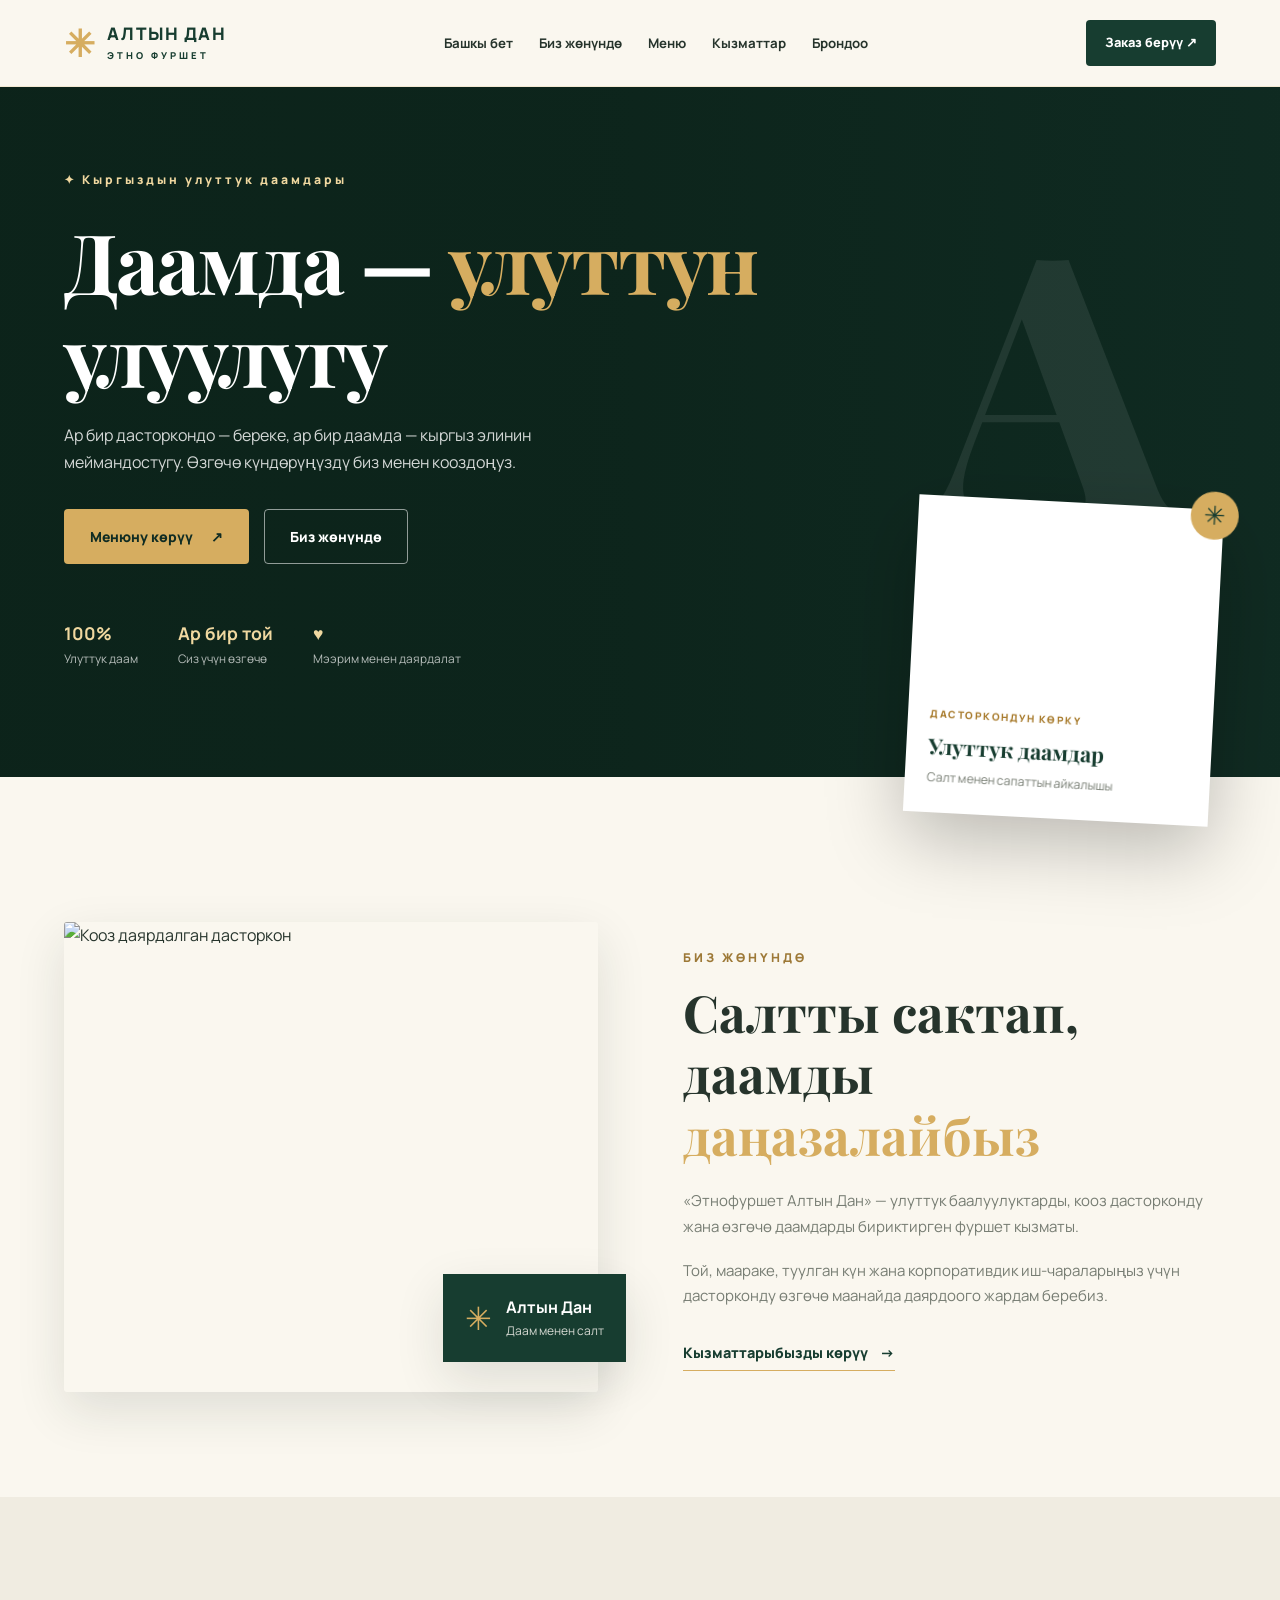
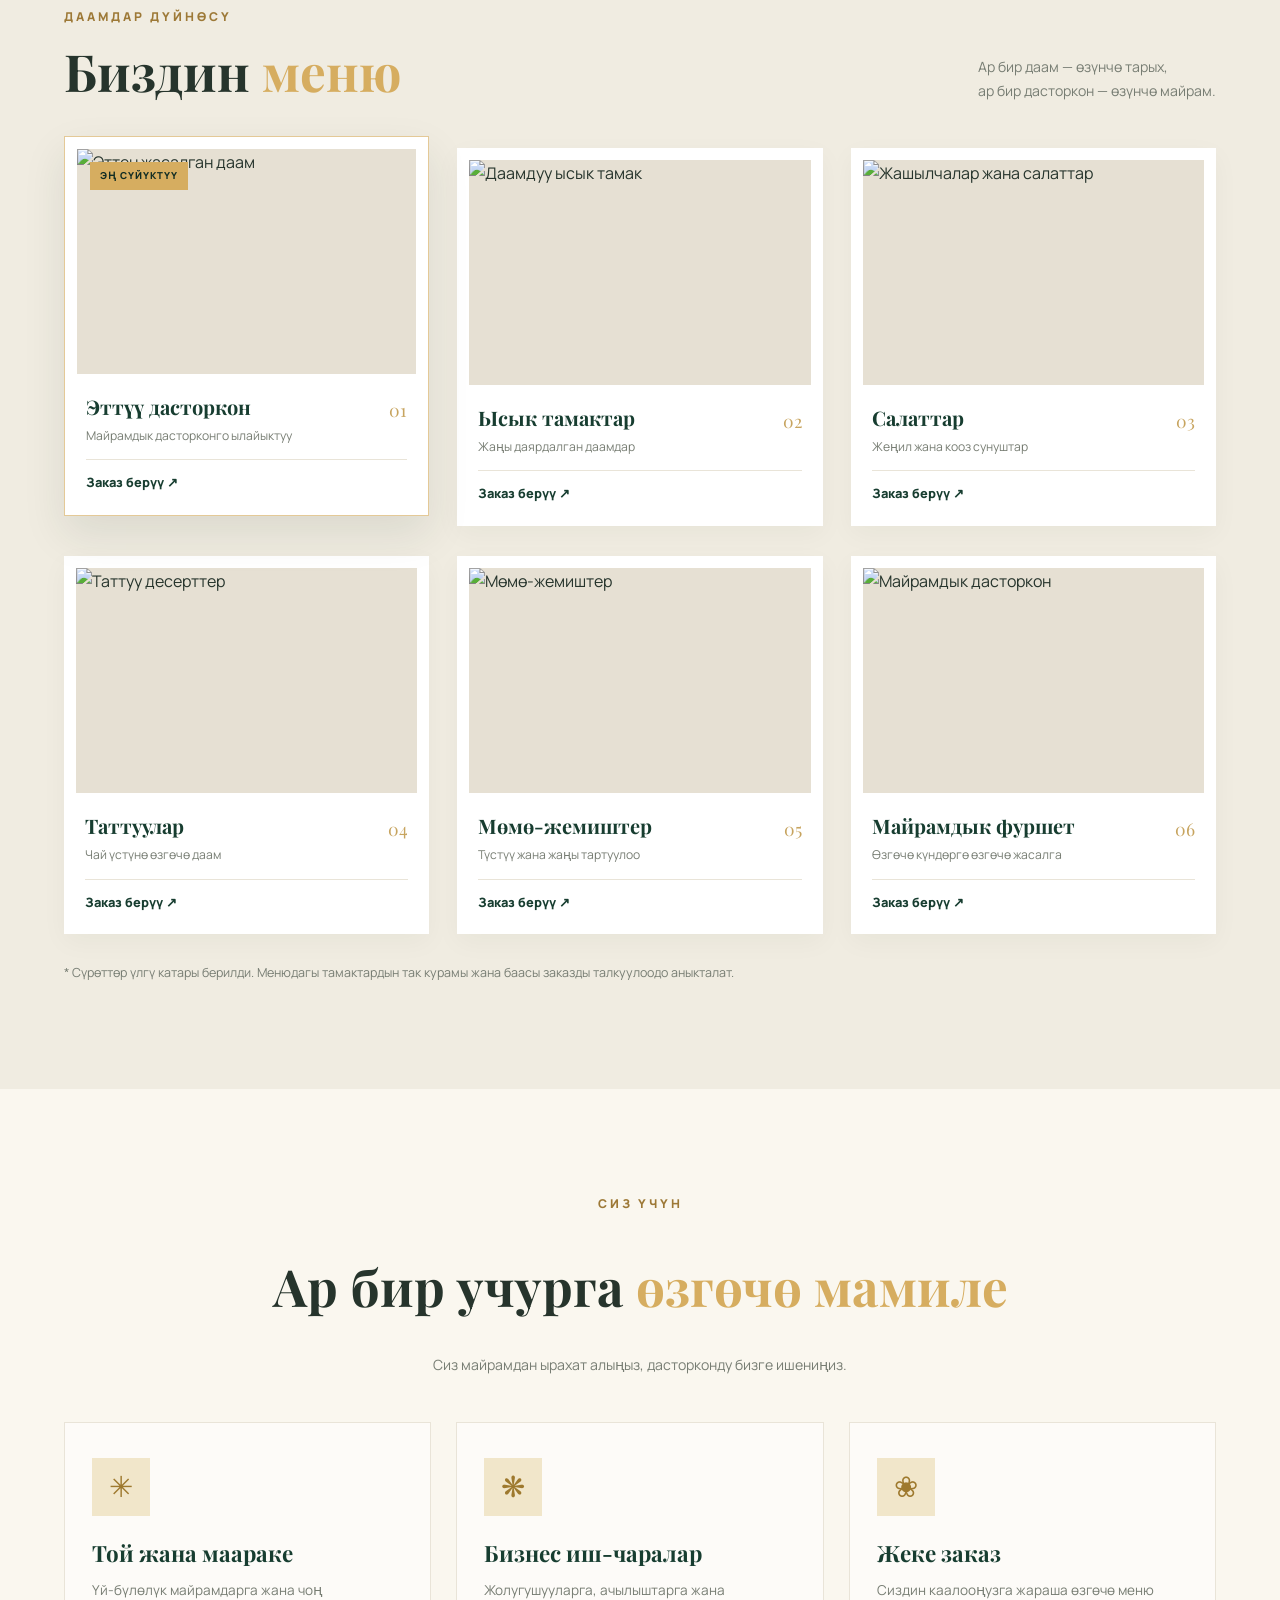
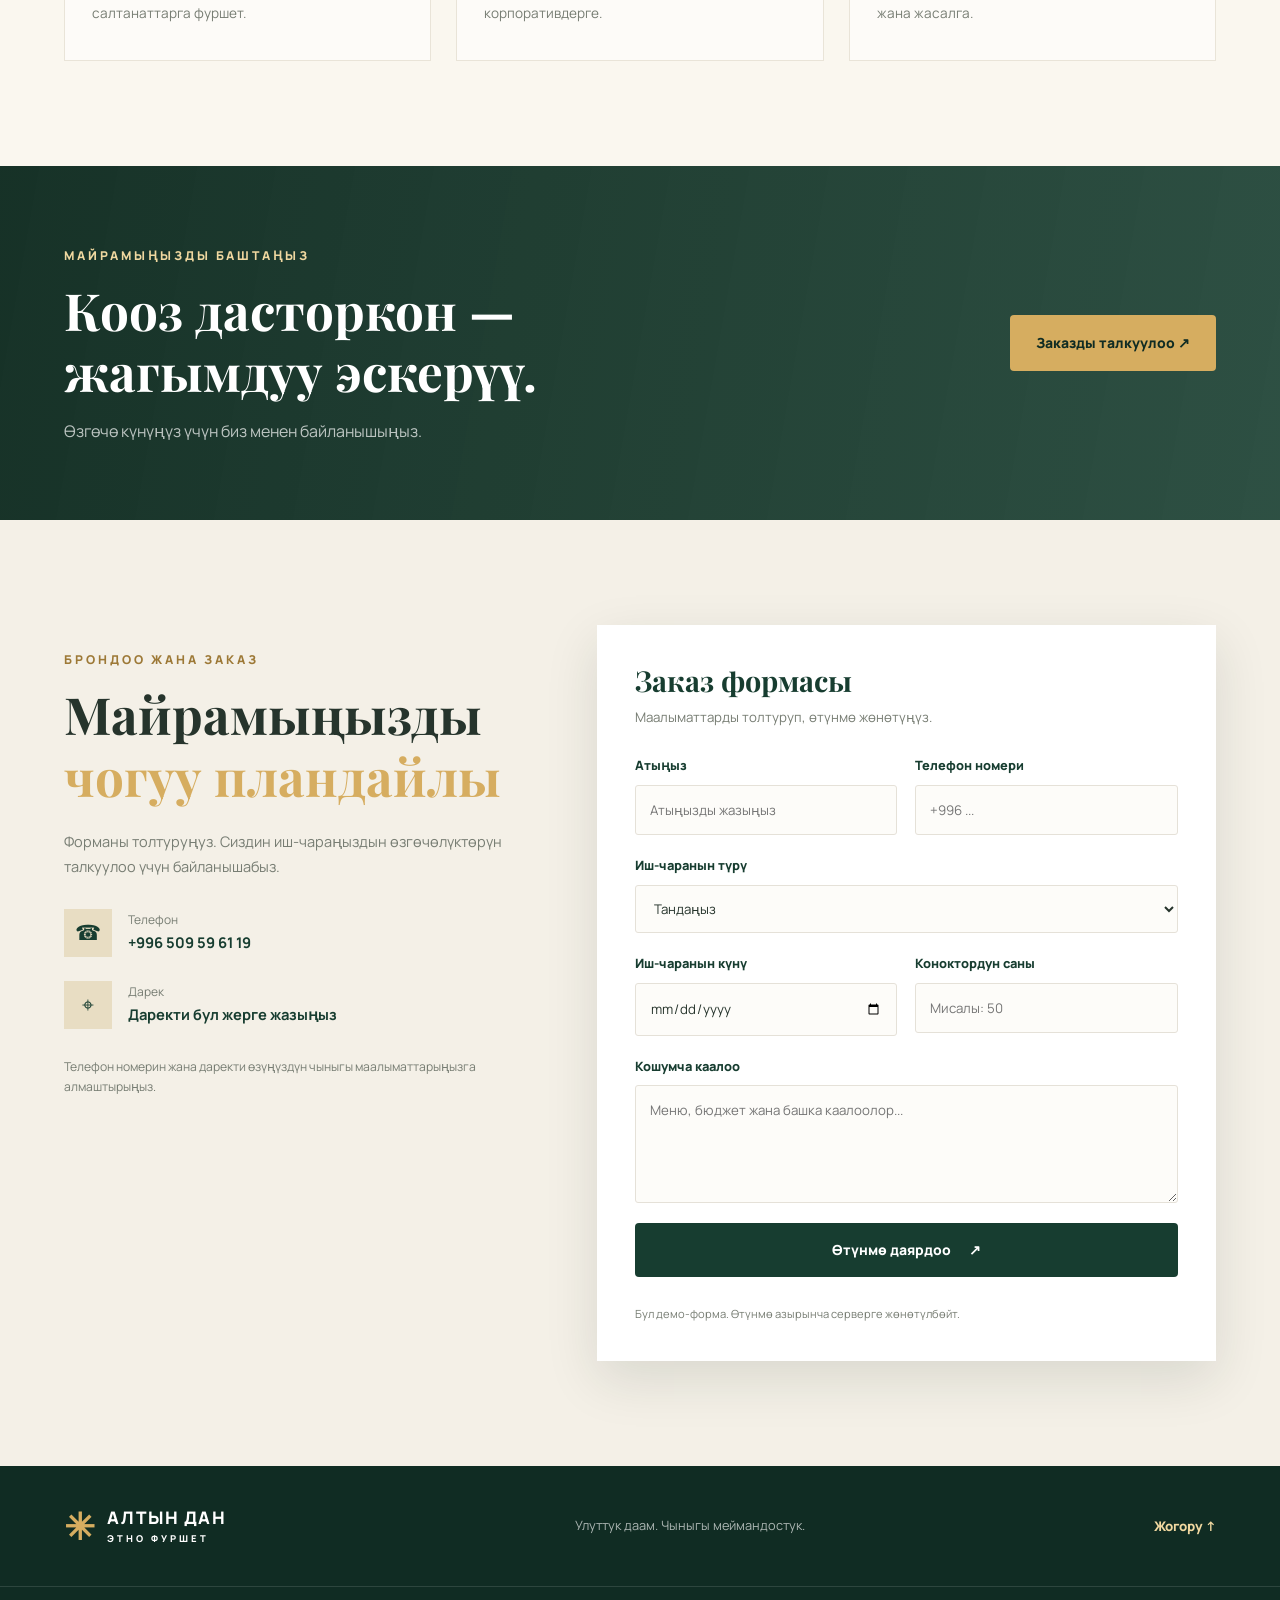
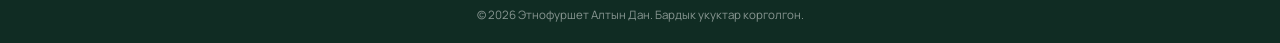
==== index.html @ cff551a9 "Add files via upload" ====
<!DOCTYPE html>
<html lang="ky">
<head>
    <meta charset="UTF-8">
    <meta name="viewport" content="width=device-width, initial-scale=1.0">
    <meta name="description" content="Этнофуршет Алтын Дан — улуттук даамдар, тойлор жана өзгөчө иш-чаралар үчүн фуршет.">
    <title>Этнофуршет Алтын Дан | Улуттук даамдар</title>

    <link rel="preconnect" href="https://fonts.googleapis.com">
    <link rel="preconnect" href="https://fonts.gstatic.com" crossorigin>
    <link href="https://fonts.googleapis.com/css2?family=Playfair+Display:wght@600;700;800&family=Manrope:wght@400;500;600;700;800&display=swap" rel="stylesheet">

    <link rel="stylesheet" href="style.css">
</head>
<body>

    <!-- HEADER -->
    <header class="header">
        <nav class="navbar container">
            <a href="#home" class="logo">
                <span class="logo-symbol">✳</span>
                <span>АЛТЫН ДАН<small>ЭТНО ФУРШЕТ</small></span>
            </a>

            <button class="menu-toggle" id="menuToggle"
                    aria-label="Менюну ачуу" aria-expanded="false">
                ☰
            </button>

            <ul class="nav-links" id="navLinks">
                <li><a href="#home">Башкы бет</a></li>
                <li><a href="#about">Биз жөнүндө</a></li>
                <li><a href="#menu">Меню</a></li>
                <li><a href="#services">Кызматтар</a></li>
                <li><a href="#booking">Брондоо</a></li>
            </ul>

            <a href="#booking" class="nav-button">Заказ берүү ↗</a>
        </nav>
    </header>

    <main>
        <!-- HERO -->
        <section class="hero" id="home">
            <div class="hero-overlay"></div>

            <div class="container hero-content">
                <span class="eyebrow light-eyebrow">
                    ✦ Кыргыздын улуттук даамдары
                </span>

                <h1>
                    Даамда — <span>улуттун</span><br>
                    улуулугу
                </h1>

                <p>
                    Ар бир дасторкондо — береке, ар бир даамда —
                    кыргыз элинин меймандостугу.
                    Өзгөчө күндөрүңүздү биз менен кооздоңуз.
                </p>

                <div class="hero-buttons">
                    <a href="#menu" class="btn btn-gold">
                        Менюну көрүү <span>↗</span>
                    </a>
                    <a href="#about" class="btn btn-outline">
                        Биз жөнүндө
                    </a>
                </div>

                <div class="hero-stats">
                    <div><strong>100%</strong><small>Улуттук даам</small></div>
                    <div><strong>Ар бир той</strong><small>Сиз үчүн өзгөчө</small></div>
                    <div><strong>♥</strong><small>Мээрим менен даярдалат</small></div>
                </div>
            </div>

            <!-- КӨТӨРҮЛҮП ТУРГАН КАРТОЧКА -->
            <div class="hero-card">
                <div class="hero-card-image"></div>
                <div class="hero-card-text">
                    <span>ДАСТОРКОНДУН КӨРКҮ</span>
                    <h3>Улуттук даамдар</h3>
                    <p>Салт менен сапаттын айкалышы</p>
                </div>
                <span class="hero-card-icon">✳</span>
            </div>

            <div class="hero-decoration">А</div>
        </section>

        <!-- INTRO -->
        <section class="intro section-padding" id="about">
            <div class="container intro-grid">
                <div class="intro-image-wrap">
                    <img
                        src="https://images.unsplash.com/photo-1547592180-85f173990554?auto=format&fit=crop&w=900&q=85"
                        alt="Кооз даярдалган дасторкон"
                        class="intro-image"
                        loading="lazy"
                    >
                    <div class="image-label">
                        <span>✳</span>
                        <div>
                            <strong>Алтын Дан</strong>
                            <small>Даам менен салт</small>
                        </div>
                    </div>
                </div>

                <div class="intro-text">
                    <span class="eyebrow">БИЗ ЖӨНҮНДӨ</span>
                    <h2>Салтты сактап,<br>даамды <span>даңазалайбыз</span></h2>
                    <p>
                        «Этнофуршет Алтын Дан» — улуттук баалуулуктарды,
                        кооз дасторконду жана өзгөчө даамдарды бириктирген
                        фуршет кызматы.
                    </p>
                    <p>
                        Той, маараке, туулган күн жана корпоративдик
                        иш-чараларыңыз үчүн дасторконду өзгөчө маанайда
                        даярдоого жардам беребиз.
                    </p>

                    <a href="#services" class="text-link">
                        Кызматтарыбызды көрүү <span>→</span>
                    </a>
                </div>
            </div>
        </section>

        <!-- MENU -->
        <section class="menu-section section-padding" id="menu">
            <div class="container">
                <div class="section-heading">
                    <div>
                        <span class="eyebrow">ДААМДАР ДҮЙНӨСҮ</span>
                        <h2>Биздин <span>меню</span></h2>
                    </div>
                    <p>Ар бир даам — өзүнчө тарых,<br>ар бир дасторкон — өзүнчө майрам.</p>
                </div>

                <div class="menu-grid">

                    <article class="food-card featured-food">
                        <div class="food-image">
                            <img
                                src="/imj/tasmal.jpeg"
                                alt="Эттен жасалган даам"
                                loading="lazy"
                            >
                            <span class="food-tag">ЭҢ СҮЙҮКТҮҮ</span>
                        </div>
                        <div class="food-info">
                            <div>
                                <h3>Эттүү дасторкон</h3>
                                <p>Майрамдык дасторконго ылайыктуу</p>
                            </div>
                            <span class="food-number">01</span>
                        </div>
                        <a href="#booking" class="food-link">Заказ берүү ↗</a>
                    </article>

                    <article class="food-card">
                        <div class="food-image">
                            <img
                                src="/imj/sumolok.jpeg"
                                alt="Даамдуу ысык тамак"
                                loading="lazy"
                            >
                        </div>
                        <div class="food-info">
                            <div>
                                <h3>Ысык тамактар</h3>
                                <p>Жаңы даярдалган даамдар</p>
                            </div>
                            <span class="food-number">02</span>
                        </div>
                        <a href="#booking" class="food-link">Заказ берүү ↗</a>
                    </article>

                    <article class="food-card">
                        <div class="food-image">
                            <img
                                src="https://images.unsplash.com/photo-1547592180-85f173990554?auto=format&fit=crop&w=850&q=85"
                                alt="Жашылчалар жана салаттар"
                                loading="lazy"
                            >
                        </div>
                        <div class="food-info">
                            <div>
                                <h3>Салаттар</h3>
                                <p>Жеңил жана кооз сунуштар</p>
                            </div>
                            <span class="food-number">03</span>
                        </div>
                        <a href="#booking" class="food-link">Заказ берүү ↗</a>
                    </article>

                    <article class="food-card">
                        <div class="food-image">
                            <img
                                src="https://images.unsplash.com/photo-1551024506-0bccd828d307?auto=format&fit=crop&w=850&q=85"
                                alt="Таттуу десерттер"
                                loading="lazy"
                            >
                        </div>
                        <div class="food-info">
                            <div>
                                <h3>Таттуулар</h3>
                                <p>Чай үстүнө өзгөчө даам</p>
                            </div>
                            <span class="food-number">04</span>
                        </div>
                        <a href="#booking" class="food-link">Заказ берүү ↗</a>
                    </article>

                    <article class="food-card">
                        <div class="food-image">
                            <img
                                src="https://www.englishdom.com/dynamicus/blog-post/000/001/884/1569315189_content_700x455.jpg"
                                alt="Мөмө-жемиштер"
                                loading="lazy"
                            >
                        </div>
                        <div class="food-info">
                            <div>
                                <h3>Мөмө-жемиштер</h3>
                                <p>Түстүү жана жаңы тартуулоо</p>
                            </div>
                            <span class="food-number">05</span>
                        </div>
                        <a href="#booking" class="food-link">Заказ берүү ↗</a>
                    </article>

                    <article class="food-card">
                        <div class="food-image">
                            <img
                                src="https://images.unsplash.com/photo-1517248135467-4c7edcad34c4?auto=format&fit=crop&w=850&q=85"
                                alt="Майрамдык дасторкон"
                                loading="lazy"
                            >
                        </div>
                        <div class="food-info">
                            <div>
                                <h3>Майрамдык фуршет</h3>
                                <p>Өзгөчө күндөргө өзгөчө жасалга</p>
                            </div>
                            <span class="food-number">06</span>
                        </div>
                        <a href="#booking" class="food-link">Заказ берүү ↗</a>
                    </article>

                </div>

                <p class="menu-note">
                    * Сүрөттөр үлгү катары берилди. Менюдагы тамактардын
                    так курамы жана баасы заказды талкуулоодо аныкталат.
                </p>
            </div>
        </section>

        <!-- SERVICES -->
        <section class="services section-padding" id="services">
            <div class="container">
                <div class="section-heading centered">
                    <span class="eyebrow">СИЗ ҮЧҮН</span>
                    <h2>Ар бир учурга <span>өзгөчө мамиле</span></h2>
                    <p>Сиз майрамдан ырахат алыңыз, дасторконду бизге ишениңиз.</p>
                </div>

                <div class="services-grid">
                    <article class="service-card">
                        <span class="service-icon">✳</span>
                        <h3>Той жана маараке</h3>
                        <p>Үй-бүлөлүк майрамдарга жана чоң салтанаттарга фуршет.</p>
                    </article>
                    <article class="service-card">
                        <span class="service-icon">❋</span>
                        <h3>Бизнес иш-чаралар</h3>
                        <p>Жолугушууларга, ачылыштарга жана корпоративдерге.</p>
                    </article>
                    <article class="service-card">
                        <span class="service-icon">❀</span>
                        <h3>Жеке заказ</h3>
                        <p>Сиздин каалооңузга жараша өзгөчө меню жана жасалга.</p>
                    </article>
                </div>
            </div>
        </section>

        <!-- CTA -->
        <section class="cta-section">
            <div class="container cta-content">
                <div>
                    <span class="eyebrow light-eyebrow">МАЙРАМЫҢЫЗДЫ БАШТАҢЫЗ</span>
                    <h2>Кооз дасторкон —<br>жагымдуу эскерүү.</h2>
                    <p>Өзгөчө күнүңүз үчүн биз менен байланышыңыз.</p>
                </div>
                <a href="#booking" class="btn btn-gold">Заказды талкуулоо ↗</a>
            </div>
        </section>

        <!-- BOOKING -->
        <section class="booking-section section-padding" id="booking">
            <div class="container booking-grid">
                <div class="booking-info">
                    <span class="eyebrow">БРОНДОО ЖАНА ЗАКАЗ</span>
                    <h2>Майрамыңызды<br><span>чогуу пландайлы</span></h2>
                    <p>
                        Форманы толтуруңуз. Сиздин иш-чараңыздын
                        өзгөчөлүктөрүн талкуулоо үчүн байланышабыз.
                    </p>

                    <div class="contact-detail">
                        <span class="contact-icon">☎</span>
                        <div>
                            <small>Телефон</small>
                            <strong>+996 509 59 61 19</strong>
                        </div>
                    </div>

                    <div class="contact-detail">
                        <span class="contact-icon">⌖</span>
                        <div>
                            <small>Дарек</small>
                            <strong>Даректи бул жерге жазыңыз</strong>
                        </div>
                    </div>

                    <p class="contact-note">
                        Телефон номерин жана даректи өзүңүздүн
                        чыныгы маалыматтарыңызга алмаштырыңыз.
                    </p>
                </div>

                <form class="booking-form" id="bookingForm">
                    <h3>Заказ формасы</h3>
                    <p>Маалыматтарды толтуруп, өтүнмө жөнөтүңүз.</p>

                    <div class="form-row">
                        <div class="form-group">
                            <label for="name">Атыңыз</label>
                            <input type="text" id="name" name="name"
                                   placeholder="Атыңызды жазыңыз" required>
                        </div>
                        <div class="form-group">
                            <label for="phone">Телефон номери</label>
                            <input type="tel" id="phone" name="phone"
                                   placeholder="+996 ..." required>
                        </div>
                    </div>

                    <div class="form-group">
                        <label for="event">Иш-чаранын түрү</label>
                        <select id="event" name="event" required>
                            <option value="">Тандаңыз</option>
                            <option>Той же маараке</option>
                            <option>Туулган күн</option>
                            <option>Корпоратив</option>
                            <option>Бизнес иш-чара</option>
                            <option>Башка</option>
                        </select>
                    </div>

                    <div class="form-row">
                        <div class="form-group">
                            <label for="date">Иш-чаранын күнү</label>
                            <input type="date" id="date" name="date" required>
                        </div>
                        <div class="form-group">
                            <label for="guests">Коноктордун саны</label>
                            <input type="number" id="guests" name="guests"
                                   min="1" placeholder="Мисалы: 50" required>
                        </div>
                    </div>

                    <div class="form-group">
                        <label for="message">Кошумча каалоо</label>
                        <textarea id="message" name="message" rows="4"
                                  placeholder="Меню, бюджет жана башка каалоолор..."></textarea>
                    </div>

                    <button type="submit" class="btn btn-submit">
                        Өтүнмө даярдоо <span>↗</span>
                    </button>

                    <p class="form-status" id="formStatus" role="status"
                       aria-live="polite"></p>
                    <small class="form-disclaimer">
                        Бул демо-форма. Өтүнмө азырынча серверге жөнөтүлбөйт.
                    </small>
                </form>
            </div>
        </section>
    </main>

    <!-- FOOTER -->
    <footer class="footer">
        <div class="container footer-content">
            <a href="#home" class="logo footer-logo">
                <span class="logo-symbol">✳</span>
                <span>АЛТЫН ДАН<small>ЭТНО ФУРШЕТ</small></span>
            </a>

            <p>Улуттук даам. Чыныгы меймандостук.</p>

            <a href="#home" class="back-top">Жогору ↑</a>
        </div>
        <div class="copyright">
            © 2026 Этнофуршет Алтын Дан. Бардык укуктар корголгон.
        </div>
    </footer>

    <script src="script.js"></script>
</body>
</html>
---- style.css ----
/* =========================
   1. НЕГИЗГИ НАСТРОЙКАЛАР
========================= */

:root {
    --green: #173d30;
    --green-dark: #102c23;
    --gold: #d6ad60;
    --gold-light: #f0d8a0;
    --cream: #faf7ef;
    --white: #ffffff;
    --text: #26342c;
    --muted: #777d73;
    --border: #e9e4d8;
    --shadow: 0 18px 50px rgba(22, 43, 31, 0.12);
}

* {
    margin: 0;
    padding: 0;
    box-sizing: border-box;
}

html {
    scroll-behavior: smooth;
    scroll-padding-top: 90px;
}

body {
    font-family: "Manrope", sans-serif;
    background: var(--cream);
    color: var(--text);
    line-height: 1.7;
    overflow-x: hidden;
}

img {
    display: block;
    width: 100%;
    height: 100%;
    object-fit: cover;
}

a {
    color: inherit;
    text-decoration: none;
}

button,
input,
select,
textarea {
    font: inherit;
}

button,
a {
    -webkit-tap-highlight-color: transparent;
}

.container {
    width: min(1180px, 90%);
    margin-inline: auto;
}

.section-padding {
    padding: 105px 0;
}

h1,
h2,
h3 {
    font-family: "Playfair Display", serif;
    line-height: 1.2;
}

h2 {
    font-size: clamp(2rem, 4vw, 3.4rem);
    margin: 12px 0 22px;
}

h2 span,
.hero h1 span {
    color: var(--gold);
}

.eyebrow {
    display: inline-block;
    color: #9d7937;
    font-size: 0.76rem;
    font-weight: 800;
    letter-spacing: 3px;
}

.light-eyebrow {
    color: var(--gold-light);
}

/* =========================
   2. HEADER + NAVIGATION
========================= */

.header {
    position: sticky;
    top: 0;
    z-index: 1000;
    background: rgba(250, 247, 239, 0.96);
    backdrop-filter: blur(15px);
    border-bottom: 1px solid rgba(214, 173, 96, 0.2);
}

.navbar {
    min-height: 86px;
    display: flex;
    align-items: center;
    justify-content: space-between;
    gap: 25px;
}

.logo {
    display: inline-flex;
    align-items: center;
    gap: 10px;
    color: var(--green);
    font-size: 1.08rem;
    font-weight: 800;
    line-height: 1.2;
    letter-spacing: 1.5px;
    flex-shrink: 0;
}

.logo-symbol {
    color: var(--gold);
    font-size: 2.3rem;
    transition: transform 0.4s ease;
}

.logo:hover .logo-symbol {
    transform: rotate(90deg);
}

.logo small {
    display: block;
    font-family: "Manrope", sans-serif;
    font-size: 0.59rem;
    letter-spacing: 3px;
    margin-top: 5px;
}

.nav-links {
    display: flex;
    align-items: center;
    gap: 26px;
    list-style: none;
}

.nav-links a {
    position: relative;
    display: inline-block;
    padding: 8px 0;
    font-size: 0.83rem;
    font-weight: 700;
    transition: color 0.3s ease;
}

.nav-links a::after {
    content: "";
    position: absolute;
    left: 0;
    bottom: 0;
    width: 0;
    height: 2px;
    background: var(--gold);
    transition: width 0.3s ease;
}

.nav-links a:hover {
    color: #a77a2b;
}

.nav-links a:hover::after {
    width: 100%;
}

.nav-button {
    padding: 12px 19px;
    background: var(--green);
    color: var(--white);
    border-radius: 4px;
    font-size: 0.8rem;
    font-weight: 800;
    white-space: nowrap;
    transition: background 0.3s ease, transform 0.3s ease;
}

.nav-button:hover {
    background: #2c624a;
    transform: translateY(-3px);
}

.menu-toggle {
    display: none;
    border: 0;
    background: none;
    color: var(--green);
    font-size: 1.8rem;
    cursor: pointer;
}

/* =========================
   3. HERO / БАШКЫ БЕТ
========================= */

.hero {
    min-height: 690px;
    position: relative;
    isolation: isolate;
    display: flex;
    align-items: center;
    overflow: visible;
    background:
        url("/imj/WhatsApp\ Image\ 2026-11-18\ at\ 01.10.52.jpeg")
        center 48% / cover no-repeat,
        var(--green-dark);
}

.hero-overlay {
    position: absolute;
    inset: 0;
    z-index: -1;
    background: linear-gradient(
        90deg,
        rgba(12, 35, 26, 0.96) 0%,
        rgba(12, 35, 26, 0.82) 46%,
        rgba(12, 35, 26, 0.2) 100%
    );
}

.hero-content {
    position: relative;
    z-index: 2;
    padding-top: 75px;
    padding-bottom: 105px;
    color: var(--white);
}

.hero h1 {
    max-width: 750px;
    margin: 22px 0;
    font-size: clamp(3rem, 6.5vw, 5.6rem);
    letter-spacing: -2px;
    line-height: 1.12;
}

.hero-content > p {
    max-width: 530px;
    color: rgba(255, 255, 255, 0.82);
    font-size: 1rem;
}

.hero-buttons {
    display: flex;
    align-items: center;
    flex-wrap: wrap;
    gap: 15px;
    margin-top: 32px;
}

.btn {
    display: inline-flex;
    align-items: center;
    justify-content: center;
    gap: 18px;
    padding: 15px 25px;
    border: 1px solid transparent;
    border-radius: 4px;
    cursor: pointer;
    font-size: 0.87rem;
    font-weight: 800;
    transition:
        transform 0.3s ease,
        background 0.3s ease,
        box-shadow 0.3s ease;
}

.btn:hover {
    transform: translateY(-4px);
}

.btn-gold {
    background: var(--gold);
    color: var(--green-dark);
}

.btn-gold:hover {
    background: var(--gold-light);
    box-shadow: 0 12px 28px rgba(214, 173, 96, 0.25);
}

.btn-outline {
    border-color: rgba(255, 255, 255, 0.55);
    color: var(--white);
}

.btn-outline:hover {
    background: rgba(255, 255, 255, 0.12);
    border-color: var(--gold);
}

.hero-stats {
    display: flex;
    flex-wrap: wrap;
    gap: 40px;
    margin-top: 55px;
}

.hero-stats div {
    display: flex;
    flex-direction: column;
}

.hero-stats strong {
    color: var(--gold-light);
    font-size: 1.1rem;
}

.hero-stats small {
    color: rgba(255, 255, 255, 0.7);
    font-size: 0.74rem;
}

.hero-decoration {
    position: absolute;
    right: 8%;
    top: 14%;
    color: rgba(255, 255, 255, 0.08);
    font-family: "Playfair Display", serif;
    font-size: 23rem;
    font-weight: 800;
    line-height: 1;
    z-index: 0;
    pointer-events: none;
}

/* z-index менен жогору көтөрүлгөн карточка */

.hero-card {
    position: absolute;
    z-index: 10;
    right: max(5%, calc((100% - 1180px) / 2));
    bottom: -42px;
    width: 305px;
    padding: 10px;
    background: var(--white);
    box-shadow: 0 25px 70px rgba(0, 0, 0, 0.25);
    transform: rotate(3deg);
    transition: transform 0.4s ease, box-shadow 0.4s ease;
}

.hero-card:hover {
    transform: translateY(-10px) rotate(0deg);
    box-shadow: 0 30px 70px rgba(0, 0, 0, 0.3);
}

.hero-card-image {
    height: 175px;
    background:
        url("/imj/kurut.jpeg")
        center / cover no-repeat;
}

.hero-card-text {
    padding: 18px 12px 14px;
}

.hero-card-text > span {
    color: #a77a2b;
    font-size: 0.63rem;
    font-weight: 800;
    letter-spacing: 1.5px;
}

.hero-card-text h3 {
    margin: 8px 0;
    color: var(--green);
    font-size: 1.35rem;
}

.hero-card-text p {
    color: var(--muted);
    font-size: 0.77rem;
}

.hero-card-icon {
    position: absolute;
    top: -18px;
    right: -15px;
    z-index: 11;
    display: grid;
    place-items: center;
    width: 48px;
    height: 48px;
    border-radius: 50%;
    background: var(--gold);
    color: var(--green);
    font-size: 1.6rem;
}

/* =========================
   4. INTRO
========================= */

.intro {
    padding-top: 145px;
}

.intro-grid {
    display: grid;
    grid-template-columns: 1fr 1fr;
    align-items: center;
    gap: 85px;
}

.intro-image-wrap {
    position: relative;
    min-width: 0;
}

.intro-image {
    height: 470px;
    border-radius: 3px;
    box-shadow: var(--shadow);
}

.image-label {
    position: absolute;
    right: -28px;
    bottom: 30px;
    display: flex;
    align-items: center;
    gap: 14px;
    padding: 17px 22px;
    background: var(--green);
    color: var(--white);
    box-shadow: var(--shadow);
}

.image-label > span {
    color: var(--gold);
    font-size: 2rem;
}

.image-label strong,
.image-label small {
    display: block;
}

.image-label small {
    color: #d5d9d2;
    font-size: 0.75rem;
}

.intro-text > p {
    margin-bottom: 18px;
    color: var(--muted);
    font-size: 0.94rem;
}

.text-link {
    display: inline-flex;
    gap: 12px;
    margin-top: 14px;
    padding-bottom: 5px;
    border-bottom: 1px solid var(--gold);
    color: var(--green);
    font-size: 0.9rem;
    font-weight: 800;
    transition: gap 0.3s ease, color 0.3s ease;
}

.text-link:hover {
    gap: 20px;
    color: #a77a2b;
}

/* =========================
   5. MENU КАРТОЧКАЛАРЫ
========================= */

.menu-section {
    background: #f0ece1;
}

.section-heading {
    display: flex;
    justify-content: space-between;
    align-items: end;
    gap: 30px;
    margin-bottom: 45px;
}

.section-heading h2 {
    margin-bottom: 0;
}

.section-heading > p {
    color: var(--muted);
    font-size: 0.88rem;
}

.menu-grid {
    display: grid;
    grid-template-columns: repeat(3, minmax(0, 1fr));
    gap: 28px;
    align-items: start;
}

.food-card {
    position: relative;
    z-index: 1;
    min-width: 0;
    padding: 12px;
    background: var(--white);
    box-shadow: 0 8px 25px rgba(30, 50, 35, 0.04);
    transition:
        transform 0.35s ease,
        box-shadow 0.35s ease,
        z-index 0s;
}

.food-card:hover {
    z-index: 5;
    transform: translateY(-9px);
    box-shadow: 0 22px 45px rgba(30, 50, 35, 0.14);
}

/* Баштапкы менюдагы биринчи карточка өзгөчө көрүнөт */

.featured-food {
    z-index: 2;
    transform: translateY(-12px);
    border: 1px solid rgba(214, 173, 96, 0.65);
    box-shadow: 0 18px 40px rgba(30, 50, 35, 0.1);
}

.featured-food:hover {
    z-index: 6;
    transform: translateY(-20px);
}

.food-image {
    position: relative;
    height: 225px;
    overflow: hidden;
    background: #e6e0d3;
}

.food-image img {
    transition: transform 0.6s ease;
}

.food-card:hover .food-image img {
    transform: scale(1.08);
}

.food-tag {
    position: absolute;
    top: 13px;
    left: 13px;
    z-index: 2;
    padding: 6px 10px;
    background: var(--gold);
    color: var(--green-dark);
    font-size: 0.6rem;
    font-weight: 800;
    letter-spacing: 1px;
}

.food-info {
    display: flex;
    justify-content: space-between;
    align-items: start;
    gap: 12px;
    padding: 21px 9px 13px;
}

.food-info h3 {
    color: var(--green);
    font-size: 1.25rem;
}

.food-info p {
    margin-top: 7px;
    color: var(--muted);
    font-size: 0.76rem;
}

.food-number {
    color: #c7a45f;
    font-family: "Playfair Display", serif;
    font-size: 1.1rem;
}

.food-link {
    display: flex;
    justify-content: space-between;
    margin: 0 9px;
    padding: 12px 0 9px;
    border-top: 1px solid var(--border);
    color: var(--green);
    font-size: 0.8rem;
    font-weight: 800;
    transition: color 0.3s ease;
}

.food-link:hover {
    color: #b18334;
}

.menu-note {
    margin-top: 28px;
    color: var(--muted);
    font-size: 0.78rem;
}

/* =========================
   6. SERVICES
========================= */

.services {
    background: var(--cream);
}

.centered {
    display: flex;
    flex-direction: column;
    align-items: center;
    text-align: center;
}

.centered > p {
    margin-top: 5px;
}

.services-grid {
    display: grid;
    grid-template-columns: repeat(3, minmax(0, 1fr));
    gap: 25px;
    margin-top: 45px;
}

.service-card {
    padding: 35px 27px;
    border: 1px solid var(--border);
    background: rgba(255, 255, 255, 0.6);
    transition:
        transform 0.3s ease,
        border-color 0.3s ease,
        box-shadow 0.3s ease;
}

.service-card:hover {
    transform: translateY(-8px);
    border-color: var(--gold);
    box-shadow: var(--shadow);
}

.service-icon {
    display: grid;
    place-items: center;
    width: 58px;
    height: 58px;
    margin-bottom: 24px;
    background: #f1e6ca;
    color: #9e792e;
    font-size: 1.8rem;
}

.service-card h3 {
    margin-bottom: 12px;
    color: var(--green);
    font-size: 1.4rem;
}

.service-card p {
    color: var(--muted);
    font-size: 0.85rem;
}

/* =========================
   7. CTA
========================= */

.cta-section {
    position: relative;
    overflow: hidden;
    background:
        linear-gradient(100deg, rgba(15, 43, 32, 0.97), rgba(23, 61, 48, 0.9)),
        url("/imj/etno.jpeg")
        center / cover;
}

.cta-content {
    display: flex;
    align-items: center;
    justify-content: space-between;
    gap: 35px;
    padding-top: 75px;
    padding-bottom: 75px;
    color: var(--white);
}

.cta-content h2 {
    margin-bottom: 15px;
    font-size: clamp(2rem, 4vw, 3.5rem);
}

.cta-content p {
    color: rgba(255, 255, 255, 0.7);
}

/* =========================
   8. BOOKING FORM
========================= */

.booking-section {
    background: #f4f0e7;
}

.booking-grid {
    display: grid;
    grid-template-columns: 0.85fr 1.15fr;
    align-items: start;
    gap: 75px;
}

.booking-info {
    padding-top: 20px;
}

.booking-info > p {
    max-width: 440px;
    margin-bottom: 30px;
    color: var(--muted);
    font-size: 0.91rem;
}

.contact-detail {
    display: flex;
    align-items: center;
    gap: 16px;
    margin-top: 24px;
}

.contact-icon {
    display: grid;
    place-items: center;
    width: 48px;
    height: 48px;
    flex-shrink: 0;
    background: #e8ddc3;
    color: var(--green);
    font-size: 1.3rem;
}

.contact-detail small,
.contact-detail strong {
    display: block;
}

.contact-detail small {
    color: var(--muted);
    font-size: 0.75rem;
}

.contact-detail strong {
    color: var(--green);
    font-size: 0.92rem;
    overflow-wrap: anywhere;
}

.booking-info .contact-note {
    margin-top: 28px;
    font-size: 0.76rem;
}

.booking-form {
    padding: 38px;
    background: var(--white);
    box-shadow: var(--shadow);
}

.booking-form h3 {
    color: var(--green);
    font-size: 1.8rem;
}

.booking-form > p {
    margin: 8px 0 27px;
    color: var(--muted);
    font-size: 0.83rem;
}

.form-row {
    display: grid;
    grid-template-columns: 1fr 1fr;
    gap: 18px;
}

.form-group {
    display: flex;
    flex-direction: column;
    gap: 8px;
    margin-bottom: 20px;
}

.form-group label {
    color: var(--green);
    font-size: 0.8rem;
    font-weight: 800;
}

.form-group input,
.form-group select,
.form-group textarea {
    width: 100%;
    min-width: 0;
    padding: 13px 14px;
    border: 1px solid #e5e1d8;
    border-radius: 3px;
    outline: none;
    background: #fdfcf9;
    color: var(--text);
    font-size: 0.83rem;
    transition: border-color 0.3s ease, box-shadow 0.3s ease;
}

.form-group input:focus,
.form-group select:focus,
.form-group textarea:focus {
    border-color: var(--gold);
    box-shadow: 0 0 0 3px rgba(214, 173, 96, 0.16);
}

.form-group textarea {
    resize: vertical;
}

.btn-submit {
    width: 100%;
    border: none;
    background: var(--green);
    color: var(--white);
}

.btn-submit:hover {
    background: #285740;
    box-shadow: 0 10px 25px rgba(23, 61, 48, 0.18);
}

.form-status {
    margin-top: 15px;
    font-size: 0.85rem;
    font-weight: 700;
}

.form-disclaimer {
    display: block;
    margin-top: 12px;
    color: var(--muted);
    font-size: 0.7rem;
}

/* =========================
   9. FOOTER
========================= */

.footer {
    background: var(--green-dark);
    color: var(--white);
}

.footer-content {
    display: flex;
    justify-content: space-between;
    align-items: center;
    gap: 25px;
    padding-top: 38px;
    padding-bottom: 38px;
}

.footer-logo {
    color: var(--white);
}

.footer-content > p {
    color: rgba(255, 255, 255, 0.65);
    font-size: 0.8rem;
}

.back-top {
    color: var(--gold-light);
    font-weight: 800;
    font-size: 0.83rem;
    transition: color 0.3s ease;
}

.back-top:hover {
    color: var(--white);
}

.copyright {
    padding: 18px 5%;
    border-top: 1px solid rgba(255, 255, 255, 0.12);
    text-align: center;
    color: rgba(255, 255, 255, 0.5);
    font-size: 0.72rem;
}

/* =========================
   10. АДАПТИВДҮҮ ДИЗАЙН
========================= */

@media (max-width: 1000px) {
    .nav-links {
        gap: 15px;
    }

    .nav-links a {
        font-size: 0.76rem;
    }

    .nav-button {
        padding: 11px 13px;
        font-size: 0.74rem;
    }

    .intro-grid {
        gap: 45px;
    }

    .menu-grid {
        grid-template-columns: repeat(2, minmax(0, 1fr));
    }

    .booking-grid {
        gap: 35px;
    }

    .hero-card {
        right: 5%;
        width: 260px;
    }
}

@media (max-width: 760px) {
    .section-padding {
        padding: 75px 0;
    }

    .navbar {
        min-height: 74px;
        gap: 12px;
    }

    .logo {
        font-size: 0.94rem;
    }

    .logo-symbol {
        font-size: 1.9rem;
    }

    .logo small {
        font-size: 0.5rem;
    }

    .menu-toggle {
        display: block;
        margin-left: auto;
    }

    .nav-button {
        display: none;
    }

    .nav-links {
        position: absolute;
        top: calc(100% + 1px);
        left: 0;
        right: 0;
        z-index: 1001;
        display: none;
        flex-direction: column;
        align-items: stretch;
        gap: 0;
        padding: 12px 5% 20px;
        background: var(--cream);
        border-bottom: 1px solid var(--border);
        box-shadow: 0 15px 25px rgba(0, 0, 0, 0.08);
    }

    .nav-links.active {
        display: flex;
    }

    .nav-links li {
        width: 100%;
    }

    .nav-links a {
        display: block;
        padding: 12px 0;
        font-size: 0.9rem;
    }

    .hero {
        min-height: 680px;
    }

    .hero-overlay {
        background: linear-gradient(
            90deg,
            rgba(12, 35, 26, 0.94),
            rgba(12, 35, 26, 0.68)
        );
    }

    .hero-content {
        padding-top: 65px;
        padding-bottom: 140px;
    }

    .hero h1 {
        font-size: clamp(2.7rem, 9vw, 4.2rem);
        letter-spacing: -1px;
    }

    .hero-stats {
        gap: 20px;
    }

    .hero-stats div {
        min-width: 105px;
    }

    .hero-card {
        right: 7%;
        bottom: -35px;
        width: 225px;
        transform: rotate(2deg);
    }

    .hero-card-image {
        height: 115px;
    }

    .hero-card-text {
        padding: 12px 8px;
    }

    .hero-card-text h3 {
        font-size: 1.1rem;
    }

    .intro {
        padding-top: 100px;
    }

    .intro-grid {
        grid-template-columns: 1fr;
        gap: 45px;
    }

    .intro-image {
        height: 350px;
    }

    .image-label {
        right: -5px;
        bottom: 20px;
    }

    .section-heading {
        align-items: start;
        flex-direction: column;
        gap: 15px;
    }

    .menu-grid {
        gap: 18px;
    }

    .food-image {
        height: 190px;
    }

    .food-info h3 {
        font-size: 1.08rem;
    }

    .services-grid {
        grid-template-columns: 1fr;
        gap: 16px;
        margin-top: 30px;
    }

    .service-card {
        padding: 25px;
    }

    .service-icon {
        margin-bottom: 15px;
    }

    .cta-content {
        align-items: flex-start;
        flex-direction: column;
        padding-top: 60px;
        padding-bottom: 60px;
    }

    .booking-grid {
        grid-template-columns: 1fr;
        gap: 35px;
    }

    .booking-form {
        padding: 25px;
    }

    .footer-content {
        align-items: flex-start;
        flex-direction: column;
        gap: 18px;
    }
}

@media (max-width: 430px) {
    .container {
        width: 92%;
    }

    .hero h1 {
        font-size: 2.55rem;
    }

    .hero-content > p {
        font-size: 0.88rem;
    }

    .hero-buttons {
        align-items: stretch;
        flex-direction: column;
        max-width: 250px;
    }

    .hero-stats {
        gap: 14px;
    }

    .hero-stats strong {
        font-size: 0.9rem;
    }

    .hero-stats small {
        font-size: 0.67rem;
    }

    .menu-grid {
        grid-template-columns: 1fr;
        gap: 22px;
    }

    .featured-food {
        transform: translateY(0);
    }

    .featured-food:hover {
        transform: translateY(-7px);
    }

    .food-image {
        height: 235px;
    }

    .form-row {
        grid-template-columns: 1fr;
        gap: 0;
    }

    .booking-form {
        padding: 21px 16px;
    }

    .intro-image {
        height: 290px;
    }

    .hero-card {
        width: 200px;
    }
}

/* Анимация: сайт ачылганда элементтер акырын пайда болот */

@media (prefers-reduced-motion: no-preference) {
    .hero-content {
        animation: fadeUp 0.8s ease both;
    }

    @keyframes fadeUp {
        from {
            opacity: 0;
            transform: translateY(20px);
        }
        to {
            opacity: 1;
            transform: translateY(0);
        }
    }
}
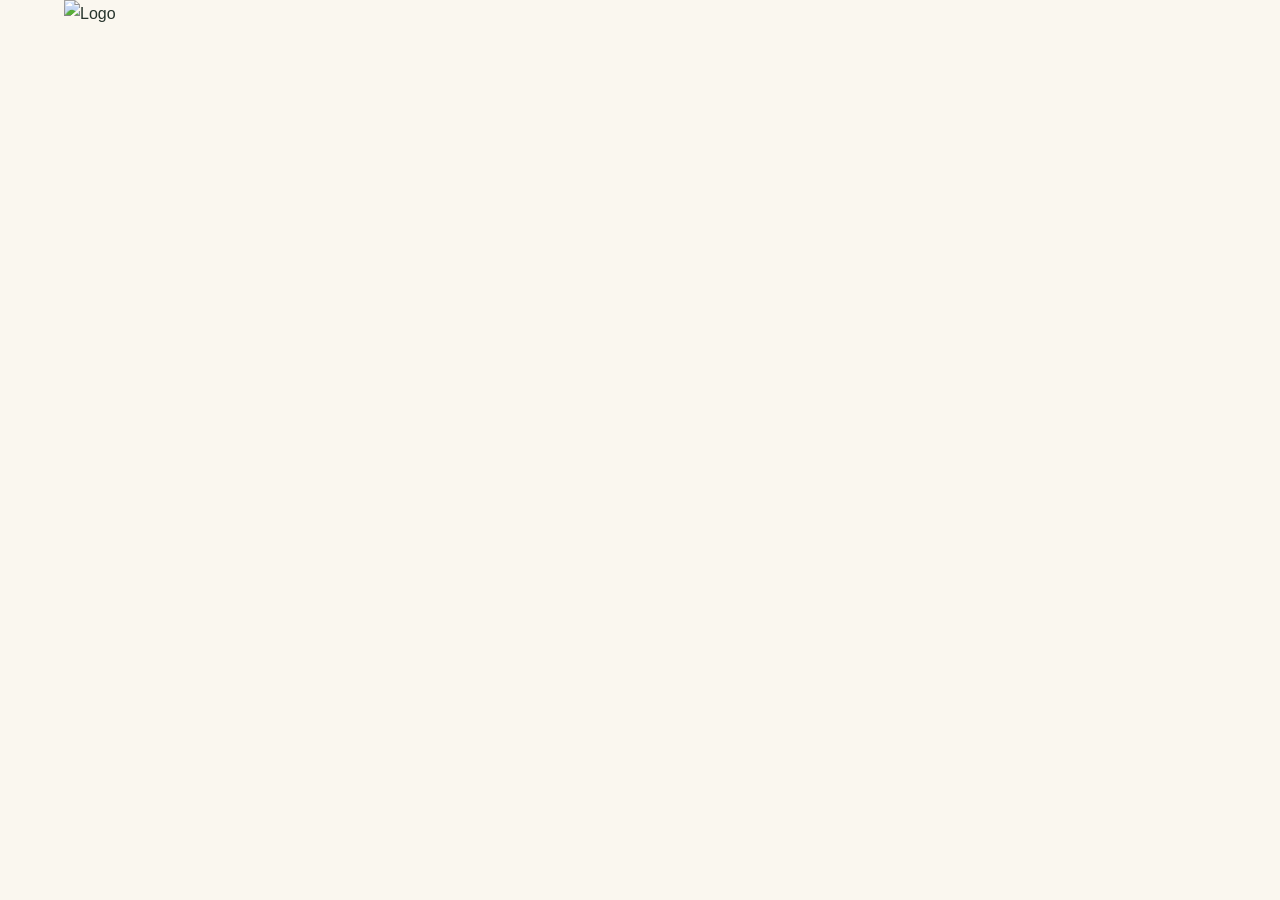
==== commit 9d3f37e0: "Add files via upload" ====
--- a/index.html
+++ b/index.html
@@ -1,419 +1,22 @@
-
 <!DOCTYPE html>
-<html lang="ky">
+<html lang="en">
 <head>
     <meta charset="UTF-8">
     <meta name="viewport" content="width=device-width, initial-scale=1.0">
-    <meta name="description" content="Этнофуршет Алтын Дан — улуттук даамдар, тойлор жана өзгөчө иш-чаралар үчүн фуршет.">
-    <title>Этнофуршет Алтын Дан | Улуттук даамдар</title>
-
-    <link rel="preconnect" href="https://fonts.googleapis.com">
-    <link rel="preconnect" href="https://fonts.gstatic.com" crossorigin>
-    <link href="https://fonts.googleapis.com/css2?family=Playfair+Display:wght@600;700;800&family=Manrope:wght@400;500;600;700;800&display=swap" rel="stylesheet">
-
+    <title>Document</title>
     <link rel="stylesheet" href="style.css">
 </head>
 <body>
-
-    <!-- HEADER -->
-    <header class="header">
-        <nav class="navbar container">
-            <a href="#home" class="logo">
-                <span class="logo-symbol">✳</span>
-                <span>АЛТЫН ДАН<small>ЭТНО ФУРШЕТ</small></span>
-            </a>
-
-            <button class="menu-toggle" id="menuToggle"
-                    aria-label="Менюну ачуу" aria-expanded="false">
-                ☰
-            </button>
-
-            <ul class="nav-links" id="navLinks">
-                <li><a href="#home">Башкы бет</a></li>
-                <li><a href="#about">Биз жөнүндө</a></li>
-                <li><a href="#menu">Меню</a></li>
-                <li><a href="#services">Кызматтар</a></li>
-                <li><a href="#booking">Брондоо</a></li>
-            </ul>
-
-            <a href="#booking" class="nav-button">Заказ берүү ↗</a>
-        </nav>
-    </header>
-
     <main>
-        <!-- HERO -->
-        <section class="hero" id="home">
-            <div class="hero-overlay"></div>
-
-            <div class="container hero-content">
-                <span class="eyebrow light-eyebrow">
-                    ✦ Кыргыздын улуттук даамдары
-                </span>
-
-                <h1>
-                    Даамда — <span>улуттун</span><br>
-                    улуулугу
-                </h1>
-
-                <p>
-                    Ар бир дасторкондо — береке, ар бир даамда —
-                    кыргыз элинин меймандостугу.
-                    Өзгөчө күндөрүңүздү биз менен кооздоңуз.
-                </p>
-
-                <div class="hero-buttons">
-                    <a href="#menu" class="btn btn-gold">
-                        Менюну көрүү <span>↗</span>
-                    </a>
-                    <a href="#about" class="btn btn-outline">
-                        Биз жөнүндө
-                    </a>
-                </div>
-
-                <div class="hero-stats">
-                    <div><strong>100%</strong><small>Улуттук даам</small></div>
-                    <div><strong>Ар бир той</strong><small>Сиз үчүн өзгөчө</small></div>
-                    <div><strong>♥</strong><small>Мээрим менен даярдалат</small></div>
-                </div>
-            </div>
-
-            <!-- КӨТӨРҮЛҮП ТУРГАН КАРТОЧКА -->
-            <div class="hero-card">
-                <div class="hero-card-image"></div>
-                <div class="hero-card-text">
-                    <span>ДАСТОРКОНДУН КӨРКҮ</span>
-                    <h3>Улуттук даамдар</h3>
-                    <p>Салт менен сапаттын айкалышы</p>
-                </div>
-                <span class="hero-card-icon">✳</span>
-            </div>
-
-            <div class="hero-decoration">А</div>
-        </section>
-
-        <!-- INTRO -->
-        <section class="intro section-padding" id="about">
-            <div class="container intro-grid">
-                <div class="intro-image-wrap">
-                    <img
-                        src="https://images.unsplash.com/photo-1547592180-85f173990554?auto=format&fit=crop&w=900&q=85"
-                        alt="Кооз даярдалган дасторкон"
-                        class="intro-image"
-                        loading="lazy"
-                    >
-                    <div class="image-label">
-                        <span>✳</span>
-                        <div>
-                            <strong>Алтын Дан</strong>
-                            <small>Даам менен салт</small>
-                        </div>
+        <header class="container">
+            <nav>
+                
+                    <div class="nav-logo">
+                        <img src="/img/logo-desktop.png" alt="Logo">
                     </div>
-                </div>
-
-                <div class="intro-text">
-                    <span class="eyebrow">БИЗ ЖӨНҮНДӨ</span>
-                    <h2>Салтты сактап,<br>даамды <span>даңазалайбыз</span></h2>
-                    <p>
-                        «Этнофуршет Алтын Дан» — улуттук баалуулуктарды,
-                        кооз дасторконду жана өзгөчө даамдарды бириктирген
-                        фуршет кызматы.
-                    </p>
-                    <p>
-                        Той, маараке, туулган күн жана корпоративдик
-                        иш-чараларыңыз үчүн дасторконду өзгөчө маанайда
-                        даярдоого жардам беребиз.
-                    </p>
-
-                    <a href="#services" class="text-link">
-                        Кызматтарыбызды көрүү <span>→</span>
-                    </a>
-                </div>
-            </div>
-        </section>
-
-        <!-- MENU -->
-        <section class="menu-section section-padding" id="menu">
-            <div class="container">
-                <div class="section-heading">
-                    <div>
-                        <span class="eyebrow">ДААМДАР ДҮЙНӨСҮ</span>
-                        <h2>Биздин <span>меню</span></h2>
-                    </div>
-                    <p>Ар бир даам — өзүнчө тарых,<br>ар бир дасторкон — өзүнчө майрам.</p>
-                </div>
-
-                <div class="menu-grid">
-
-                    <article class="food-card featured-food">
-                        <div class="food-image">
-                            <img
-                                src="/imj/tasmal.jpeg"
-                                alt="Эттен жасалган даам"
-                                loading="lazy"
-                            >
-                            <span class="food-tag">ЭҢ СҮЙҮКТҮҮ</span>
-                        </div>
-                        <div class="food-info">
-                            <div>
-                                <h3>Эттүү дасторкон</h3>
-                                <p>Майрамдык дасторконго ылайыктуу</p>
-                            </div>
-                            <span class="food-number">01</span>
-                        </div>
-                        <a href="#booking" class="food-link">Заказ берүү ↗</a>
-                    </article>
-
-                    <article class="food-card">
-                        <div class="food-image">
-                            <img
-                                src="/imj/sumolok.jpeg"
-                                alt="Даамдуу ысык тамак"
-                                loading="lazy"
-                            >
-                        </div>
-                        <div class="food-info">
-                            <div>
-                                <h3>Ысык тамактар</h3>
-                                <p>Жаңы даярдалган даамдар</p>
-                            </div>
-                            <span class="food-number">02</span>
-                        </div>
-                        <a href="#booking" class="food-link">Заказ берүү ↗</a>
-                    </article>
-
-                    <article class="food-card">
-                        <div class="food-image">
-                            <img
-                                src="https://images.unsplash.com/photo-1547592180-85f173990554?auto=format&fit=crop&w=850&q=85"
-                                alt="Жашылчалар жана салаттар"
-                                loading="lazy"
-                            >
-                        </div>
-                        <div class="food-info">
-                            <div>
-                                <h3>Салаттар</h3>
-                                <p>Жеңил жана кооз сунуштар</p>
-                            </div>
-                            <span class="food-number">03</span>
-                        </div>
-                        <a href="#booking" class="food-link">Заказ берүү ↗</a>
-                    </article>
-
-                    <article class="food-card">
-                        <div class="food-image">
-                            <img
-                                src="https://images.unsplash.com/photo-1551024506-0bccd828d307?auto=format&fit=crop&w=850&q=85"
-                                alt="Таттуу десерттер"
-                                loading="lazy"
-                            >
-                        </div>
-                        <div class="food-info">
-                            <div>
-                                <h3>Таттуулар</h3>
-                                <p>Чай үстүнө өзгөчө даам</p>
-                            </div>
-                            <span class="food-number">04</span>
-                        </div>
-                        <a href="#booking" class="food-link">Заказ берүү ↗</a>
-                    </article>
-
-                    <article class="food-card">
-                        <div class="food-image">
-                            <img
-                                src="https://www.englishdom.com/dynamicus/blog-post/000/001/884/1569315189_content_700x455.jpg"
-                                alt="Мөмө-жемиштер"
-                                loading="lazy"
-                            >
-                        </div>
-                        <div class="food-info">
-                            <div>
-                                <h3>Мөмө-жемиштер</h3>
-                                <p>Түстүү жана жаңы тартуулоо</p>
-                            </div>
-                            <span class="food-number">05</span>
-                        </div>
-                        <a href="#booking" class="food-link">Заказ берүү ↗</a>
-                    </article>
-
-                    <article class="food-card">
-                        <div class="food-image">
-                            <img
-                                src="https://images.unsplash.com/photo-1517248135467-4c7edcad34c4?auto=format&fit=crop&w=850&q=85"
-                                alt="Майрамдык дасторкон"
-                                loading="lazy"
-                            >
-                        </div>
-                        <div class="food-info">
-                            <div>
-                                <h3>Майрамдык фуршет</h3>
-                                <p>Өзгөчө күндөргө өзгөчө жасалга</p>
-                            </div>
-                            <span class="food-number">06</span>
-                        </div>
-                        <a href="#booking" class="food-link">Заказ берүү ↗</a>
-                    </article>
-
-                </div>
-
-                <p class="menu-note">
-                    * Сүрөттөр үлгү катары берилди. Менюдагы тамактардын
-                    так курамы жана баасы заказды талкуулоодо аныкталат.
-                </p>
-            </div>
-        </section>
-
-        <!-- SERVICES -->
-        <section class="services section-padding" id="services">
-            <div class="container">
-                <div class="section-heading centered">
-                    <span class="eyebrow">СИЗ ҮЧҮН</span>
-                    <h2>Ар бир учурга <span>өзгөчө мамиле</span></h2>
-                    <p>Сиз майрамдан ырахат алыңыз, дасторконду бизге ишениңиз.</p>
-                </div>
-
-                <div class="services-grid">
-                    <article class="service-card">
-                        <span class="service-icon">✳</span>
-                        <h3>Той жана маараке</h3>
-                        <p>Үй-бүлөлүк майрамдарга жана чоң салтанаттарга фуршет.</p>
-                    </article>
-                    <article class="service-card">
-                        <span class="service-icon">❋</span>
-                        <h3>Бизнес иш-чаралар</h3>
-                        <p>Жолугушууларга, ачылыштарга жана корпоративдерге.</p>
-                    </article>
-                    <article class="service-card">
-                        <span class="service-icon">❀</span>
-                        <h3>Жеке заказ</h3>
-                        <p>Сиздин каалооңузга жараша өзгөчө меню жана жасалга.</p>
-                    </article>
-                </div>
-            </div>
-        </section>
-
-        <!-- CTA -->
-        <section class="cta-section">
-            <div class="container cta-content">
-                <div>
-                    <span class="eyebrow light-eyebrow">МАЙРАМЫҢЫЗДЫ БАШТАҢЫЗ</span>
-                    <h2>Кооз дасторкон —<br>жагымдуу эскерүү.</h2>
-                    <p>Өзгөчө күнүңүз үчүн биз менен байланышыңыз.</p>
-                </div>
-                <a href="#booking" class="btn btn-gold">Заказды талкуулоо ↗</a>
-            </div>
-        </section>
-
-        <!-- BOOKING -->
-        <section class="booking-section section-padding" id="booking">
-            <div class="container booking-grid">
-                <div class="booking-info">
-                    <span class="eyebrow">БРОНДОО ЖАНА ЗАКАЗ</span>
-                    <h2>Майрамыңызды<br><span>чогуу пландайлы</span></h2>
-                    <p>
-                        Форманы толтуруңуз. Сиздин иш-чараңыздын
-                        өзгөчөлүктөрүн талкуулоо үчүн байланышабыз.
-                    </p>
-
-                    <div class="contact-detail">
-                        <span class="contact-icon">☎</span>
-                        <div>
-                            <small>Телефон</small>
-                            <strong>+996 509 59 61 19</strong>
-                        </div>
-                    </div>
-
-                    <div class="contact-detail">
-                        <span class="contact-icon">⌖</span>
-                        <div>
-                            <small>Дарек</small>
-                            <strong>Даректи бул жерге жазыңыз</strong>
-                        </div>
-                    </div>
-
-                    <p class="contact-note">
-                        Телефон номерин жана даректи өзүңүздүн
-                        чыныгы маалыматтарыңызга алмаштырыңыз.
-                    </p>
-                </div>
-
-                <form class="booking-form" id="bookingForm">
-                    <h3>Заказ формасы</h3>
-                    <p>Маалыматтарды толтуруп, өтүнмө жөнөтүңүз.</p>
-
-                    <div class="form-row">
-                        <div class="form-group">
-                            <label for="name">Атыңыз</label>
-                            <input type="text" id="name" name="name"
-                                   placeholder="Атыңызды жазыңыз" required>
-                        </div>
-                        <div class="form-group">
-                            <label for="phone">Телефон номери</label>
-                            <input type="tel" id="phone" name="phone"
-                                   placeholder="+996 ..." required>
-                        </div>
-                    </div>
-
-                    <div class="form-group">
-                        <label for="event">Иш-чаранын түрү</label>
-                        <select id="event" name="event" required>
-                            <option value="">Тандаңыз</option>
-                            <option>Той же маараке</option>
-                            <option>Туулган күн</option>
-                            <option>Корпоратив</option>
-                            <option>Бизнес иш-чара</option>
-                            <option>Башка</option>
-                        </select>
-                    </div>
-
-                    <div class="form-row">
-                        <div class="form-group">
-                            <label for="date">Иш-чаранын күнү</label>
-                            <input type="date" id="date" name="date" required>
-                        </div>
-                        <div class="form-group">
-                            <label for="guests">Коноктордун саны</label>
-                            <input type="number" id="guests" name="guests"
-                                   min="1" placeholder="Мисалы: 50" required>
-                        </div>
-                    </div>
-
-                    <div class="form-group">
-                        <label for="message">Кошумча каалоо</label>
-                        <textarea id="message" name="message" rows="4"
-                                  placeholder="Меню, бюджет жана башка каалоолор..."></textarea>
-                    </div>
-
-                    <button type="submit" class="btn btn-submit">
-                        Өтүнмө даярдоо <span>↗</span>
-                    </button>
-
-                    <p class="form-status" id="formStatus" role="status"
-                       aria-live="polite"></p>
-                    <small class="form-disclaimer">
-                        Бул демо-форма. Өтүнмө азырынча серверге жөнөтүлбөйт.
-                    </small>
-                </form>
-            </div>
-        </section>
-    </main>
-
-    <!-- FOOTER -->
-    <footer class="footer">
-        <div class="container footer-content">
-            <a href="#home" class="logo footer-logo">
-                <span class="logo-symbol">✳</span>
-                <span>АЛТЫН ДАН<small>ЭТНО ФУРШЕТ</small></span>
-            </a>
-
-            <p>Улуттук даам. Чыныгы меймандостук.</p>
-
-            <a href="#home" class="back-top">Жогору ↑</a>
-        </div>
-        <div class="copyright">
-            © 2026 Этнофуршет Алтын Дан. Бардык укуктар корголгон.
-        </div>
-    </footer>
-
-    <script src="script.js"></script>
-</body>
-</html>
+                    <ul class="nav-links">
+                        <li></li>
+                        
+                
+            </nav>
+        </header>
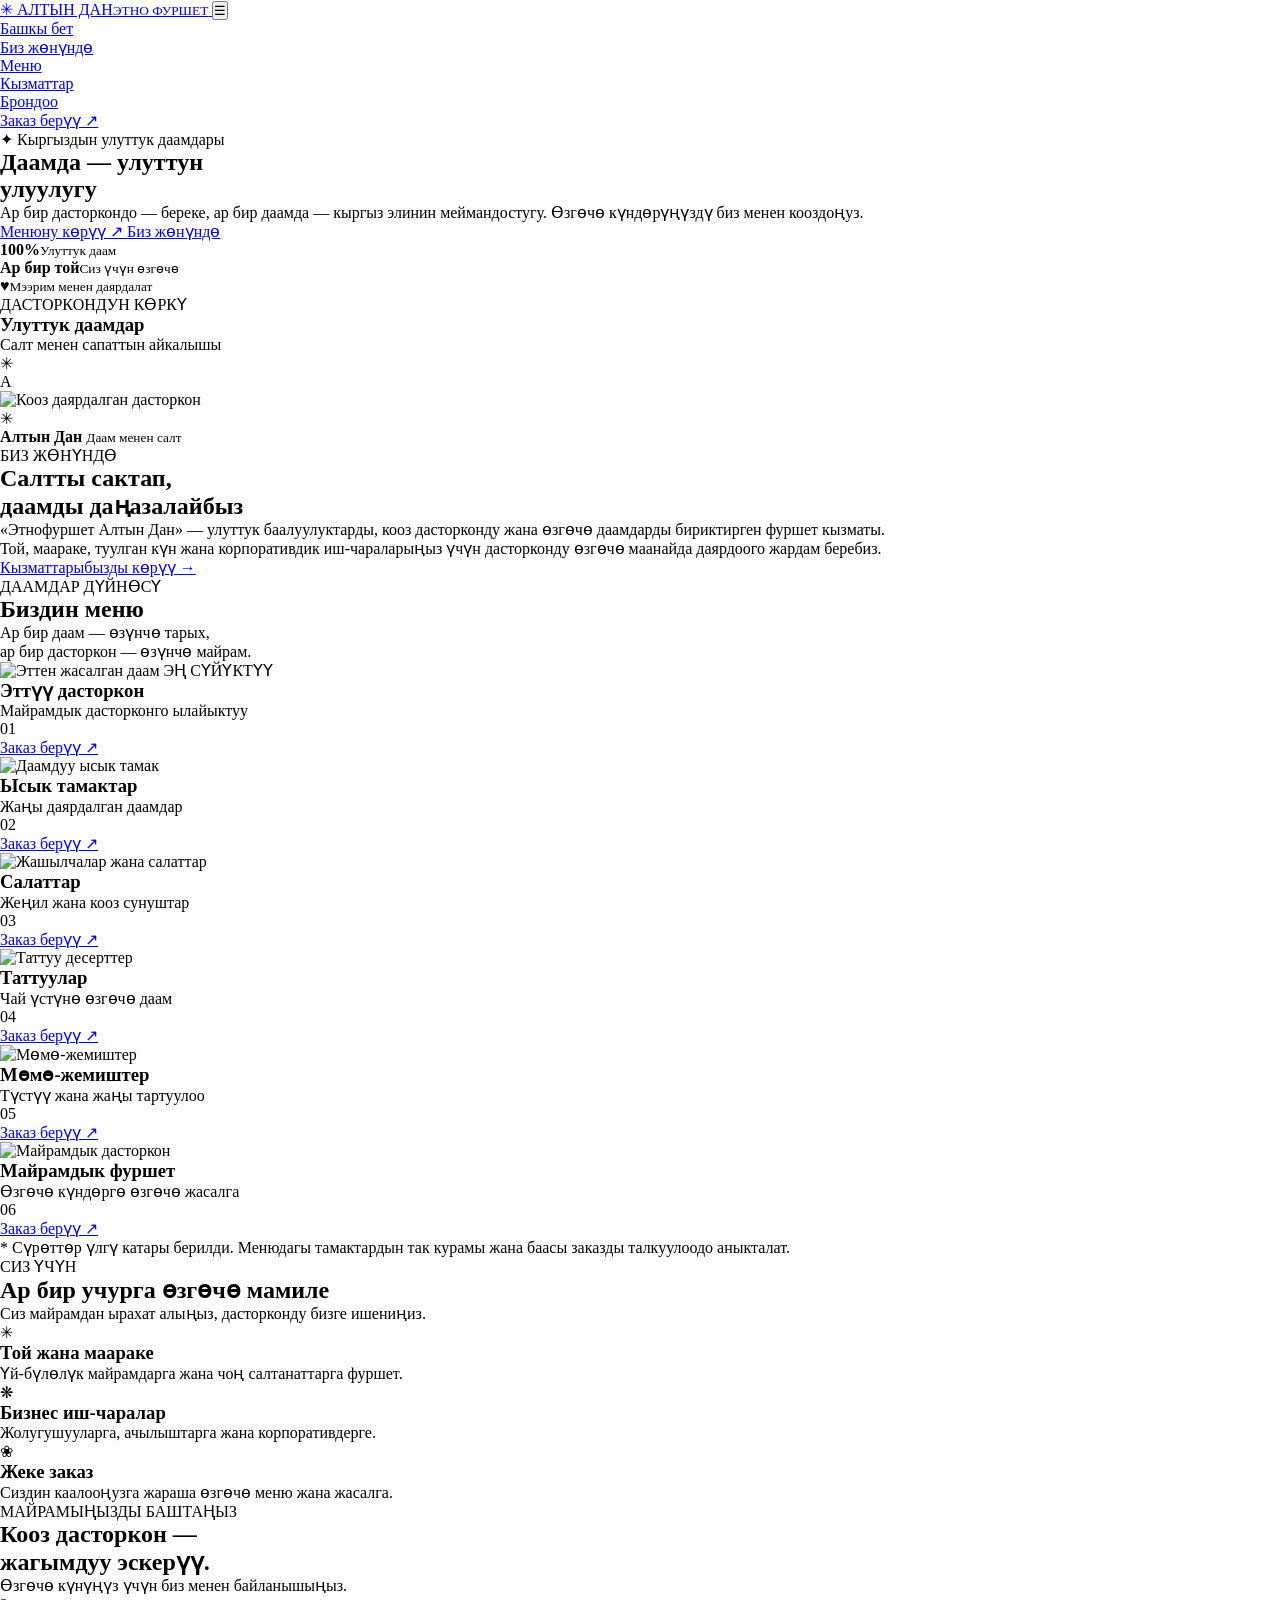
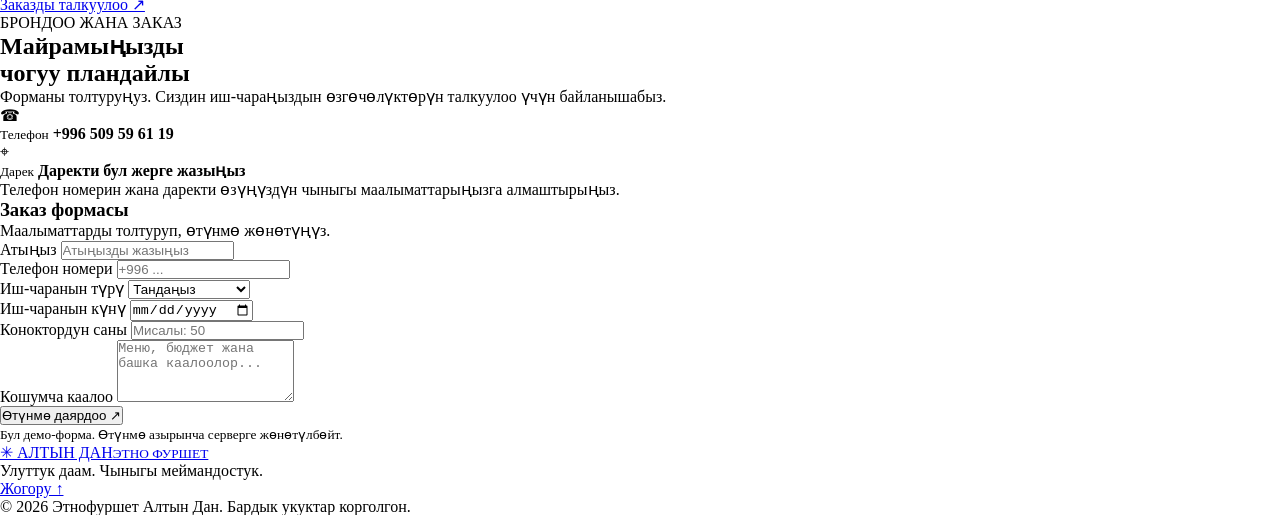
==== commit d85d2539: "Add files via upload" ====
--- a/index.html
+++ b/index.html
@@ -1,22 +1,419 @@
+
 <!DOCTYPE html>
-<html lang="en">
+<html lang="ky">
 <head>
     <meta charset="UTF-8">
     <meta name="viewport" content="width=device-width, initial-scale=1.0">
-    <title>Document</title>
+    <meta name="description" content="Этнофуршет Алтын Дан — улуттук даамдар, тойлор жана өзгөчө иш-чаралар үчүн фуршет.">
+    <title>Этнофуршет Алтын Дан | Улуттук даамдар</title>
+
+    <link rel="preconnect" href="https://fonts.googleapis.com">
+    <link rel="preconnect" href="https://fonts.gstatic.com" crossorigin>
+    <link href="https://fonts.googleapis.com/css2?family=Playfair+Display:wght@600;700;800&family=Manrope:wght@400;500;600;700;800&display=swap" rel="stylesheet">
+
     <link rel="stylesheet" href="style.css">
 </head>
 <body>
+
+    <!-- HEADER -->
+    <header class="header">
+        <nav class="navbar container">
+            <a href="#home" class="logo">
+                <span class="logo-symbol">✳</span>
+                <span>АЛТЫН ДАН<small>ЭТНО ФУРШЕТ</small></span>
+            </a>
+
+            <button class="menu-toggle" id="menuToggle"
+                    aria-label="Менюну ачуу" aria-expanded="false">
+                ☰
+            </button>
+
+            <ul class="nav-links" id="navLinks">
+                <li><a href="#home">Башкы бет</a></li>
+                <li><a href="#about">Биз жөнүндө</a></li>
+                <li><a href="#menu">Меню</a></li>
+                <li><a href="#services">Кызматтар</a></li>
+                <li><a href="#booking">Брондоо</a></li>
+            </ul>
+
+            <a href="#booking" class="nav-button">Заказ берүү ↗</a>
+        </nav>
+    </header>
+
     <main>
-        <header class="container">
-            <nav>
-                
-                    <div class="nav-logo">
-                        <img src="/img/logo-desktop.png" alt="Logo">
-                    </div>
-                    <ul class="nav-links">
-                        <li></li>
-                        
-                
-            </nav>
-        </header>+        <!-- HERO -->
+        <section class="hero" id="home">
+            <div class="hero-overlay"></div>
+
+            <div class="container hero-content">
+                <span class="eyebrow light-eyebrow">
+                    ✦ Кыргыздын улуттук даамдары
+                </span>
+
+                <h1>
+                    Даамда — <span>улуттун</span><br>
+                    улуулугу
+                </h1>
+
+                <p>
+                    Ар бир дасторкондо — береке, ар бир даамда —
+                    кыргыз элинин меймандостугу.
+                    Өзгөчө күндөрүңүздү биз менен кооздоңуз.
+                </p>
+
+                <div class="hero-buttons">
+                    <a href="#menu" class="btn btn-gold">
+                        Менюну көрүү <span>↗</span>
+                    </a>
+                    <a href="#about" class="btn btn-outline">
+                        Биз жөнүндө
+                    </a>
+                </div>
+
+                <div class="hero-stats">
+                    <div><strong>100%</strong><small>Улуттук даам</small></div>
+                    <div><strong>Ар бир той</strong><small>Сиз үчүн өзгөчө</small></div>
+                    <div><strong>♥</strong><small>Мээрим менен даярдалат</small></div>
+                </div>
+            </div>
+
+            <!-- КӨТӨРҮЛҮП ТУРГАН КАРТОЧКА -->
+            <div class="hero-card">
+                <div class="hero-card-image"></div>
+                <div class="hero-card-text">
+                    <span>ДАСТОРКОНДУН КӨРКҮ</span>
+                    <h3>Улуттук даамдар</h3>
+                    <p>Салт менен сапаттын айкалышы</p>
+                </div>
+                <span class="hero-card-icon">✳</span>
+            </div>
+
+            <div class="hero-decoration">А</div>
+        </section>
+
+        <!-- INTRO -->
+        <section class="intro section-padding" id="about">
+            <div class="container intro-grid">
+                <div class="intro-image-wrap">
+                    <img
+                        src="https://images.unsplash.com/photo-1547592180-85f173990554?auto=format&fit=crop&w=900&q=85"
+                        alt="Кооз даярдалган дасторкон"
+                        class="intro-image"
+                        loading="lazy"
+                    >
+                    <div class="image-label">
+                        <span>✳</span>
+                        <div>
+                            <strong>Алтын Дан</strong>
+                            <small>Даам менен салт</small>
+                        </div>
+                    </div>
+                </div>
+
+                <div class="intro-text">
+                    <span class="eyebrow">БИЗ ЖӨНҮНДӨ</span>
+                    <h2>Салтты сактап,<br>даамды <span>даңазалайбыз</span></h2>
+                    <p>
+                        «Этнофуршет Алтын Дан» — улуттук баалуулуктарды,
+                        кооз дасторконду жана өзгөчө даамдарды бириктирген
+                        фуршет кызматы.
+                    </p>
+                    <p>
+                        Той, маараке, туулган күн жана корпоративдик
+                        иш-чараларыңыз үчүн дасторконду өзгөчө маанайда
+                        даярдоого жардам беребиз.
+                    </p>
+
+                    <a href="#services" class="text-link">
+                        Кызматтарыбызды көрүү <span>→</span>
+                    </a>
+                </div>
+            </div>
+        </section>
+
+        <!-- MENU -->
+        <section class="menu-section section-padding" id="menu">
+            <div class="container">
+                <div class="section-heading">
+                    <div>
+                        <span class="eyebrow">ДААМДАР ДҮЙНӨСҮ</span>
+                        <h2>Биздин <span>меню</span></h2>
+                    </div>
+                    <p>Ар бир даам — өзүнчө тарых,<br>ар бир дасторкон — өзүнчө майрам.</p>
+                </div>
+
+                <div class="menu-grid">
+
+                    <article class="food-card featured-food">
+                        <div class="food-image">
+                            <img
+                                src="/imj/tasmal.jpeg"
+                                alt="Эттен жасалган даам"
+                                loading="lazy"
+                            >
+                            <span class="food-tag">ЭҢ СҮЙҮКТҮҮ</span>
+                        </div>
+                        <div class="food-info">
+                            <div>
+                                <h3>Эттүү дасторкон</h3>
+                                <p>Майрамдык дасторконго ылайыктуу</p>
+                            </div>
+                            <span class="food-number">01</span>
+                        </div>
+                        <a href="#booking" class="food-link">Заказ берүү ↗</a>
+                    </article>
+
+                    <article class="food-card">
+                        <div class="food-image">
+                            <img
+                                src="/imj/sumolok.jpeg"
+                                alt="Даамдуу ысык тамак"
+                                loading="lazy"
+                            >
+                        </div>
+                        <div class="food-info">
+                            <div>
+                                <h3>Ысык тамактар</h3>
+                                <p>Жаңы даярдалган даамдар</p>
+                            </div>
+                            <span class="food-number">02</span>
+                        </div>
+                        <a href="#booking" class="food-link">Заказ берүү ↗</a>
+                    </article>
+
+                    <article class="food-card">
+                        <div class="food-image">
+                            <img
+                                src="https://images.unsplash.com/photo-1547592180-85f173990554?auto=format&fit=crop&w=850&q=85"
+                                alt="Жашылчалар жана салаттар"
+                                loading="lazy"
+                            >
+                        </div>
+                        <div class="food-info">
+                            <div>
+                                <h3>Салаттар</h3>
+                                <p>Жеңил жана кооз сунуштар</p>
+                            </div>
+                            <span class="food-number">03</span>
+                        </div>
+                        <a href="#booking" class="food-link">Заказ берүү ↗</a>
+                    </article>
+
+                    <article class="food-card">
+                        <div class="food-image">
+                            <img
+                                src="https://images.unsplash.com/photo-1551024506-0bccd828d307?auto=format&fit=crop&w=850&q=85"
+                                alt="Таттуу десерттер"
+                                loading="lazy"
+                            >
+                        </div>
+                        <div class="food-info">
+                            <div>
+                                <h3>Таттуулар</h3>
+                                <p>Чай үстүнө өзгөчө даам</p>
+                            </div>
+                            <span class="food-number">04</span>
+                        </div>
+                        <a href="#booking" class="food-link">Заказ берүү ↗</a>
+                    </article>
+
+                    <article class="food-card">
+                        <div class="food-image">
+                            <img
+                                src="https://www.englishdom.com/dynamicus/blog-post/000/001/884/1569315189_content_700x455.jpg"
+                                alt="Мөмө-жемиштер"
+                                loading="lazy"
+                            >
+                        </div>
+                        <div class="food-info">
+                            <div>
+                                <h3>Мөмө-жемиштер</h3>
+                                <p>Түстүү жана жаңы тартуулоо</p>
+                            </div>
+                            <span class="food-number">05</span>
+                        </div>
+                        <a href="#booking" class="food-link">Заказ берүү ↗</a>
+                    </article>
+
+                    <article class="food-card">
+                        <div class="food-image">
+                            <img
+                                src="https://images.unsplash.com/photo-1517248135467-4c7edcad34c4?auto=format&fit=crop&w=850&q=85"
+                                alt="Майрамдык дасторкон"
+                                loading="lazy"
+                            >
+                        </div>
+                        <div class="food-info">
+                            <div>
+                                <h3>Майрамдык фуршет</h3>
+                                <p>Өзгөчө күндөргө өзгөчө жасалга</p>
+                            </div>
+                            <span class="food-number">06</span>
+                        </div>
+                        <a href="#booking" class="food-link">Заказ берүү ↗</a>
+                    </article>
+
+                </div>
+
+                <p class="menu-note">
+                    * Сүрөттөр үлгү катары берилди. Менюдагы тамактардын
+                    так курамы жана баасы заказды талкуулоодо аныкталат.
+                </p>
+            </div>
+        </section>
+
+        <!-- SERVICES -->
+        <section class="services section-padding" id="services">
+            <div class="container">
+                <div class="section-heading centered">
+                    <span class="eyebrow">СИЗ ҮЧҮН</span>
+                    <h2>Ар бир учурга <span>өзгөчө мамиле</span></h2>
+                    <p>Сиз майрамдан ырахат алыңыз, дасторконду бизге ишениңиз.</p>
+                </div>
+
+                <div class="services-grid">
+                    <article class="service-card">
+                        <span class="service-icon">✳</span>
+                        <h3>Той жана маараке</h3>
+                        <p>Үй-бүлөлүк майрамдарга жана чоң салтанаттарга фуршет.</p>
+                    </article>
+                    <article class="service-card">
+                        <span class="service-icon">❋</span>
+                        <h3>Бизнес иш-чаралар</h3>
+                        <p>Жолугушууларга, ачылыштарга жана корпоративдерге.</p>
+                    </article>
+                    <article class="service-card">
+                        <span class="service-icon">❀</span>
+                        <h3>Жеке заказ</h3>
+                        <p>Сиздин каалооңузга жараша өзгөчө меню жана жасалга.</p>
+                    </article>
+                </div>
+            </div>
+        </section>
+
+        <!-- CTA -->
+        <section class="cta-section">
+            <div class="container cta-content">
+                <div>
+                    <span class="eyebrow light-eyebrow">МАЙРАМЫҢЫЗДЫ БАШТАҢЫЗ</span>
+                    <h2>Кооз дасторкон —<br>жагымдуу эскерүү.</h2>
+                    <p>Өзгөчө күнүңүз үчүн биз менен байланышыңыз.</p>
+                </div>
+                <a href="#booking" class="btn btn-gold">Заказды талкуулоо ↗</a>
+            </div>
+        </section>
+
+        <!-- BOOKING -->
+        <section class="booking-section section-padding" id="booking">
+            <div class="container booking-grid">
+                <div class="booking-info">
+                    <span class="eyebrow">БРОНДОО ЖАНА ЗАКАЗ</span>
+                    <h2>Майрамыңызды<br><span>чогуу пландайлы</span></h2>
+                    <p>
+                        Форманы толтуруңуз. Сиздин иш-чараңыздын
+                        өзгөчөлүктөрүн талкуулоо үчүн байланышабыз.
+                    </p>
+
+                    <div class="contact-detail">
+                        <span class="contact-icon">☎</span>
+                        <div>
+                            <small>Телефон</small>
+                            <strong>+996 509 59 61 19</strong>
+                        </div>
+                    </div>
+
+                    <div class="contact-detail">
+                        <span class="contact-icon">⌖</span>
+                        <div>
+                            <small>Дарек</small>
+                            <strong>Даректи бул жерге жазыңыз</strong>
+                        </div>
+                    </div>
+
+                    <p class="contact-note">
+                        Телефон номерин жана даректи өзүңүздүн
+                        чыныгы маалыматтарыңызга алмаштырыңыз.
+                    </p>
+                </div>
+
+                <form class="booking-form" id="bookingForm">
+                    <h3>Заказ формасы</h3>
+                    <p>Маалыматтарды толтуруп, өтүнмө жөнөтүңүз.</p>
+
+                    <div class="form-row">
+                        <div class="form-group">
+                            <label for="name">Атыңыз</label>
+                            <input type="text" id="name" name="name"
+                                   placeholder="Атыңызды жазыңыз" required>
+                        </div>
+                        <div class="form-group">
+                            <label for="phone">Телефон номери</label>
+                            <input type="tel" id="phone" name="phone"
+                                   placeholder="+996 ..." required>
+                        </div>
+                    </div>
+
+                    <div class="form-group">
+                        <label for="event">Иш-чаранын түрү</label>
+                        <select id="event" name="event" required>
+                            <option value="">Тандаңыз</option>
+                            <option>Той же маараке</option>
+                            <option>Туулган күн</option>
+                            <option>Корпоратив</option>
+                            <option>Бизнес иш-чара</option>
+                            <option>Башка</option>
+                        </select>
+                    </div>
+
+                    <div class="form-row">
+                        <div class="form-group">
+                            <label for="date">Иш-чаранын күнү</label>
+                            <input type="date" id="date" name="date" required>
+                        </div>
+                        <div class="form-group">
+                            <label for="guests">Коноктордун саны</label>
+                            <input type="number" id="guests" name="guests"
+                                   min="1" placeholder="Мисалы: 50" required>
+                        </div>
+                    </div>
+
+                    <div class="form-group">
+                        <label for="message">Кошумча каалоо</label>
+                        <textarea id="message" name="message" rows="4"
+                                  placeholder="Меню, бюджет жана башка каалоолор..."></textarea>
+                    </div>
+
+                    <button type="submit" class="btn btn-submit">
+                        Өтүнмө даярдоо <span>↗</span>
+                    </button>
+
+                    <p class="form-status" id="formStatus" role="status"
+                       aria-live="polite"></p>
+                    <small class="form-disclaimer">
+                        Бул демо-форма. Өтүнмө азырынча серверге жөнөтүлбөйт.
+                    </small>
+                </form>
+            </div>
+        </section>
+    </main>
+
+    <!-- FOOTER -->
+    <footer class="footer">
+        <div class="container footer-content">
+            <a href="#home" class="logo footer-logo">
+                <span class="logo-symbol">✳</span>
+                <span>АЛТЫН ДАН<small>ЭТНО ФУРШЕТ</small></span>
+            </a>
+
+            <p>Улуттук даам. Чыныгы меймандостук.</p>
+
+            <a href="#home" class="back-top">Жогору ↑</a>
+        </div>
+        <div class="copyright">
+            © 2026 Этнофуршет Алтын Дан. Бардык укуктар корголгон.
+        </div>
+    </footer>
+
+    <script src="script.js"></script>
+</body>
+</html>
--- a/style.css
+++ b/style.css
@@ -1,1223 +1,9 @@
-
-/* =========================
-   1. НЕГИЗГИ НАСТРОЙКАЛАР
-========================= */
-
-:root {
-    --green: #173d30;
-    --green-dark: #102c23;
-    --gold: #d6ad60;
-    --gold-light: #f0d8a0;
-    --cream: #faf7ef;
-    --white: #ffffff;
-    --text: #26342c;
-    --muted: #777d73;
-    --border: #e9e4d8;
-    --shadow: 0 18px 50px rgba(22, 43, 31, 0.12);
-}
-
-* {
+*{
+    box-sizing: border-box;
     margin: 0;
     padding: 0;
-    box-sizing: border-box;
+
 }
-
-html {
-    scroll-behavior: smooth;
-    scroll-padding-top: 90px;
-}
-
-body {
-    font-family: "Manrope", sans-serif;
-    background: var(--cream);
-    color: var(--text);
-    line-height: 1.7;
-    overflow-x: hidden;
-}
-
-img {
-    display: block;
-    width: 100%;
-    height: 100%;
-    object-fit: cover;
-}
-
-a {
-    color: inherit;
-    text-decoration: none;
-}
-
-button,
-input,
-select,
-textarea {
-    font: inherit;
-}
-
-button,
-a {
-    -webkit-tap-highlight-color: transparent;
-}
-
-.container {
-    width: min(1180px, 90%);
-    margin-inline: auto;
-}
-
-.section-padding {
-    padding: 105px 0;
-}
-
-h1,
-h2,
-h3 {
-    font-family: "Playfair Display", serif;
-    line-height: 1.2;
-}
-
-h2 {
-    font-size: clamp(2rem, 4vw, 3.4rem);
-    margin: 12px 0 22px;
-}
-
-h2 span,
-.hero h1 span {
-    color: var(--gold);
-}
-
-.eyebrow {
-    display: inline-block;
-    color: #9d7937;
-    font-size: 0.76rem;
-    font-weight: 800;
-    letter-spacing: 3px;
-}
-
-.light-eyebrow {
-    color: var(--gold-light);
-}
-
-/* =========================
-   2. HEADER + NAVIGATION
-========================= */
-
-.header {
-    position: sticky;
-    top: 0;
-    z-index: 1000;
-    background: rgba(250, 247, 239, 0.96);
-    backdrop-filter: blur(15px);
-    border-bottom: 1px solid rgba(214, 173, 96, 0.2);
-}
-
-.navbar {
-    min-height: 86px;
-    display: flex;
-    align-items: center;
-    justify-content: space-between;
-    gap: 25px;
-}
-
-.logo {
-    display: inline-flex;
-    align-items: center;
-    gap: 10px;
-    color: var(--green);
-    font-size: 1.08rem;
-    font-weight: 800;
-    line-height: 1.2;
-    letter-spacing: 1.5px;
-    flex-shrink: 0;
-}
-
-.logo-symbol {
-    color: var(--gold);
-    font-size: 2.3rem;
-    transition: transform 0.4s ease;
-}
-
-.logo:hover .logo-symbol {
-    transform: rotate(90deg);
-}
-
-.logo small {
-    display: block;
-    font-family: "Manrope", sans-serif;
-    font-size: 0.59rem;
-    letter-spacing: 3px;
-    margin-top: 5px;
-}
-
-.nav-links {
-    display: flex;
-    align-items: center;
-    gap: 26px;
-    list-style: none;
-}
-
-.nav-links a {
-    position: relative;
-    display: inline-block;
-    padding: 8px 0;
-    font-size: 0.83rem;
-    font-weight: 700;
-    transition: color 0.3s ease;
-}
-
-.nav-links a::after {
-    content: "";
-    position: absolute;
-    left: 0;
-    bottom: 0;
-    width: 0;
-    height: 2px;
-    background: var(--gold);
-    transition: width 0.3s ease;
-}
-
-.nav-links a:hover {
-    color: #a77a2b;
-}
-
-.nav-links a:hover::after {
-    width: 100%;
-}
-
-.nav-button {
-    padding: 12px 19px;
-    background: var(--green);
-    color: var(--white);
-    border-radius: 4px;
-    font-size: 0.8rem;
-    font-weight: 800;
-    white-space: nowrap;
-    transition: background 0.3s ease, transform 0.3s ease;
-}
-
-.nav-button:hover {
-    background: #2c624a;
-    transform: translateY(-3px);
-}
-
-.menu-toggle {
-    display: none;
-    border: 0;
-    background: none;
-    color: var(--green);
-    font-size: 1.8rem;
-    cursor: pointer;
-}
-
-/* =========================
-   3. HERO / БАШКЫ БЕТ
-========================= */
-
-.hero {
-    min-height: 690px;
-    position: relative;
-    isolation: isolate;
-    display: flex;
-    align-items: center;
-    overflow: visible;
-    background:
-        url("/imj/WhatsApp\ Image\ 2026-11-18\ at\ 01.10.52.jpeg")
-        center 48% / cover no-repeat,
-        var(--green-dark);
-}
-
-.hero-overlay {
-    position: absolute;
-    inset: 0;
-    z-index: -1;
-    background: linear-gradient(
-        90deg,
-        rgba(12, 35, 26, 0.96) 0%,
-        rgba(12, 35, 26, 0.82) 46%,
-        rgba(12, 35, 26, 0.2) 100%
-    );
-}
-
-.hero-content {
-    position: relative;
-    z-index: 2;
-    padding-top: 75px;
-    padding-bottom: 105px;
-    color: var(--white);
-}
-
-.hero h1 {
-    max-width: 750px;
-    margin: 22px 0;
-    font-size: clamp(3rem, 6.5vw, 5.6rem);
-    letter-spacing: -2px;
-    line-height: 1.12;
-}
-
-.hero-content > p {
-    max-width: 530px;
-    color: rgba(255, 255, 255, 0.82);
-    font-size: 1rem;
-}
-
-.hero-buttons {
-    display: flex;
-    align-items: center;
-    flex-wrap: wrap;
-    gap: 15px;
-    margin-top: 32px;
-}
-
-.btn {
-    display: inline-flex;
-    align-items: center;
-    justify-content: center;
-    gap: 18px;
-    padding: 15px 25px;
-    border: 1px solid transparent;
-    border-radius: 4px;
-    cursor: pointer;
-    font-size: 0.87rem;
-    font-weight: 800;
-    transition:
-        transform 0.3s ease,
-        background 0.3s ease,
-        box-shadow 0.3s ease;
-}
-
-.btn:hover {
-    transform: translateY(-4px);
-}
-
-.btn-gold {
-    background: var(--gold);
-    color: var(--green-dark);
-}
-
-.btn-gold:hover {
-    background: var(--gold-light);
-    box-shadow: 0 12px 28px rgba(214, 173, 96, 0.25);
-}
-
-.btn-outline {
-    border-color: rgba(255, 255, 255, 0.55);
-    color: var(--white);
-}
-
-.btn-outline:hover {
-    background: rgba(255, 255, 255, 0.12);
-    border-color: var(--gold);
-}
-
-.hero-stats {
-    display: flex;
-    flex-wrap: wrap;
-    gap: 40px;
-    margin-top: 55px;
-}
-
-.hero-stats div {
-    display: flex;
-    flex-direction: column;
-}
-
-.hero-stats strong {
-    color: var(--gold-light);
-    font-size: 1.1rem;
-}
-
-.hero-stats small {
-    color: rgba(255, 255, 255, 0.7);
-    font-size: 0.74rem;
-}
-
-.hero-decoration {
-    position: absolute;
-    right: 8%;
-    top: 14%;
-    color: rgba(255, 255, 255, 0.08);
-    font-family: "Playfair Display", serif;
-    font-size: 23rem;
-    font-weight: 800;
-    line-height: 1;
-    z-index: 0;
-    pointer-events: none;
-}
-
-/* z-index менен жогору көтөрүлгөн карточка */
-
-.hero-card {
-    position: absolute;
-    z-index: 10;
-    right: max(5%, calc((100% - 1180px) / 2));
-    bottom: -42px;
-    width: 305px;
-    padding: 10px;
-    background: var(--white);
-    box-shadow: 0 25px 70px rgba(0, 0, 0, 0.25);
-    transform: rotate(3deg);
-    transition: transform 0.4s ease, box-shadow 0.4s ease;
-}
-
-.hero-card:hover {
-    transform: translateY(-10px) rotate(0deg);
-    box-shadow: 0 30px 70px rgba(0, 0, 0, 0.3);
-}
-
-.hero-card-image {
-    height: 175px;
-    background:
-        url("/imj/kurut.jpeg")
-        center / cover no-repeat;
-}
-
-.hero-card-text {
-    padding: 18px 12px 14px;
-}
-
-.hero-card-text > span {
-    color: #a77a2b;
-    font-size: 0.63rem;
-    font-weight: 800;
-    letter-spacing: 1.5px;
-}
-
-.hero-card-text h3 {
-    margin: 8px 0;
-    color: var(--green);
-    font-size: 1.35rem;
-}
-
-.hero-card-text p {
-    color: var(--muted);
-    font-size: 0.77rem;
-}
-
-.hero-card-icon {
-    position: absolute;
-    top: -18px;
-    right: -15px;
-    z-index: 11;
-    display: grid;
-    place-items: center;
-    width: 48px;
-    height: 48px;
-    border-radius: 50%;
-    background: var(--gold);
-    color: var(--green);
-    font-size: 1.6rem;
-}
-
-/* =========================
-   4. INTRO
-========================= */
-
-.intro {
-    padding-top: 145px;
-}
-
-.intro-grid {
-    display: grid;
-    grid-template-columns: 1fr 1fr;
-    align-items: center;
-    gap: 85px;
-}
-
-.intro-image-wrap {
-    position: relative;
-    min-width: 0;
-}
-
-.intro-image {
-    height: 470px;
-    border-radius: 3px;
-    box-shadow: var(--shadow);
-}
-
-.image-label {
-    position: absolute;
-    right: -28px;
-    bottom: 30px;
-    display: flex;
-    align-items: center;
-    gap: 14px;
-    padding: 17px 22px;
-    background: var(--green);
-    color: var(--white);
-    box-shadow: var(--shadow);
-}
-
-.image-label > span {
-    color: var(--gold);
-    font-size: 2rem;
-}
-
-.image-label strong,
-.image-label small {
-    display: block;
-}
-
-.image-label small {
-    color: #d5d9d2;
-    font-size: 0.75rem;
-}
-
-.intro-text > p {
-    margin-bottom: 18px;
-    color: var(--muted);
-    font-size: 0.94rem;
-}
-
-.text-link {
-    display: inline-flex;
-    gap: 12px;
-    margin-top: 14px;
-    padding-bottom: 5px;
-    border-bottom: 1px solid var(--gold);
-    color: var(--green);
-    font-size: 0.9rem;
-    font-weight: 800;
-    transition: gap 0.3s ease, color 0.3s ease;
-}
-
-.text-link:hover {
-    gap: 20px;
-    color: #a77a2b;
-}
-
-/* =========================
-   5. MENU КАРТОЧКАЛАРЫ
-========================= */
-
-.menu-section {
-    background: #f0ece1;
-}
-
-.section-heading {
-    display: flex;
-    justify-content: space-between;
-    align-items: end;
-    gap: 30px;
-    margin-bottom: 45px;
-}
-
-.section-heading h2 {
-    margin-bottom: 0;
-}
-
-.section-heading > p {
-    color: var(--muted);
-    font-size: 0.88rem;
-}
-
-.menu-grid {
-    display: grid;
-    grid-template-columns: repeat(3, minmax(0, 1fr));
-    gap: 28px;
-    align-items: start;
-}
-
-.food-card {
-    position: relative;
-    z-index: 1;
-    min-width: 0;
-    padding: 12px;
-    background: var(--white);
-    box-shadow: 0 8px 25px rgba(30, 50, 35, 0.04);
-    transition:
-        transform 0.35s ease,
-        box-shadow 0.35s ease,
-        z-index 0s;
-}
-
-.food-card:hover {
-    z-index: 5;
-    transform: translateY(-9px);
-    box-shadow: 0 22px 45px rgba(30, 50, 35, 0.14);
-}
-
-/* Баштапкы менюдагы биринчи карточка өзгөчө көрүнөт */
-
-.featured-food {
-    z-index: 2;
-    transform: translateY(-12px);
-    border: 1px solid rgba(214, 173, 96, 0.65);
-    box-shadow: 0 18px 40px rgba(30, 50, 35, 0.1);
-}
-
-.featured-food:hover {
-    z-index: 6;
-    transform: translateY(-20px);
-}
-
-.food-image {
-    position: relative;
-    height: 225px;
-    overflow: hidden;
-    background: #e6e0d3;
-}
-
-.food-image img {
-    transition: transform 0.6s ease;
-}
-
-.food-card:hover .food-image img {
-    transform: scale(1.08);
-}
-
-.food-tag {
-    position: absolute;
-    top: 13px;
-    left: 13px;
-    z-index: 2;
-    padding: 6px 10px;
-    background: var(--gold);
-    color: var(--green-dark);
-    font-size: 0.6rem;
-    font-weight: 800;
-    letter-spacing: 1px;
-}
-
-.food-info {
-    display: flex;
-    justify-content: space-between;
-    align-items: start;
-    gap: 12px;
-    padding: 21px 9px 13px;
-}
-
-.food-info h3 {
-    color: var(--green);
-    font-size: 1.25rem;
-}
-
-.food-info p {
-    margin-top: 7px;
-    color: var(--muted);
-    font-size: 0.76rem;
-}
-
-.food-number {
-    color: #c7a45f;
-    font-family: "Playfair Display", serif;
-    font-size: 1.1rem;
-}
-
-.food-link {
-    display: flex;
-    justify-content: space-between;
-    margin: 0 9px;
-    padding: 12px 0 9px;
-    border-top: 1px solid var(--border);
-    color: var(--green);
-    font-size: 0.8rem;
-    font-weight: 800;
-    transition: color 0.3s ease;
-}
-
-.food-link:hover {
-    color: #b18334;
-}
-
-.menu-note {
-    margin-top: 28px;
-    color: var(--muted);
-    font-size: 0.78rem;
-}
-
-/* =========================
-   6. SERVICES
-========================= */
-
-.services {
-    background: var(--cream);
-}
-
-.centered {
-    display: flex;
-    flex-direction: column;
-    align-items: center;
-    text-align: center;
-}
-
-.centered > p {
-    margin-top: 5px;
-}
-
-.services-grid {
-    display: grid;
-    grid-template-columns: repeat(3, minmax(0, 1fr));
-    gap: 25px;
-    margin-top: 45px;
-}
-
-.service-card {
-    padding: 35px 27px;
-    border: 1px solid var(--border);
-    background: rgba(255, 255, 255, 0.6);
-    transition:
-        transform 0.3s ease,
-        border-color 0.3s ease,
-        box-shadow 0.3s ease;
-}
-
-.service-card:hover {
-    transform: translateY(-8px);
-    border-color: var(--gold);
-    box-shadow: var(--shadow);
-}
-
-.service-icon {
-    display: grid;
-    place-items: center;
-    width: 58px;
-    height: 58px;
-    margin-bottom: 24px;
-    background: #f1e6ca;
-    color: #9e792e;
-    font-size: 1.8rem;
-}
-
-.service-card h3 {
-    margin-bottom: 12px;
-    color: var(--green);
-    font-size: 1.4rem;
-}
-
-.service-card p {
-    color: var(--muted);
-    font-size: 0.85rem;
-}
-
-/* =========================
-   7. CTA
-========================= */
-
-.cta-section {
-    position: relative;
-    overflow: hidden;
-    background:
-        linear-gradient(100deg, rgba(15, 43, 32, 0.97), rgba(23, 61, 48, 0.9)),
-        url("/imj/etno.jpeg")
-        center / cover;
-}
-
-.cta-content {
-    display: flex;
-    align-items: center;
-    justify-content: space-between;
-    gap: 35px;
-    padding-top: 75px;
-    padding-bottom: 75px;
-    color: var(--white);
-}
-
-.cta-content h2 {
-    margin-bottom: 15px;
-    font-size: clamp(2rem, 4vw, 3.5rem);
-}
-
-.cta-content p {
-    color: rgba(255, 255, 255, 0.7);
-}
-
-/* =========================
-   8. BOOKING FORM
-========================= */
-
-.booking-section {
-    background: #f4f0e7;
-}
-
-.booking-grid {
-    display: grid;
-    grid-template-columns: 0.85fr 1.15fr;
-    align-items: start;
-    gap: 75px;
-}
-
-.booking-info {
-    padding-top: 20px;
-}
-
-.booking-info > p {
-    max-width: 440px;
-    margin-bottom: 30px;
-    color: var(--muted);
-    font-size: 0.91rem;
-}
-
-.contact-detail {
-    display: flex;
-    align-items: center;
-    gap: 16px;
-    margin-top: 24px;
-}
-
-.contact-icon {
-    display: grid;
-    place-items: center;
-    width: 48px;
-    height: 48px;
-    flex-shrink: 0;
-    background: #e8ddc3;
-    color: var(--green);
-    font-size: 1.3rem;
-}
-
-.contact-detail small,
-.contact-detail strong {
-    display: block;
-}
-
-.contact-detail small {
-    color: var(--muted);
-    font-size: 0.75rem;
-}
-
-.contact-detail strong {
-    color: var(--green);
-    font-size: 0.92rem;
-    overflow-wrap: anywhere;
-}
-
-.booking-info .contact-note {
-    margin-top: 28px;
-    font-size: 0.76rem;
-}
-
-.booking-form {
-    padding: 38px;
-    background: var(--white);
-    box-shadow: var(--shadow);
-}
-
-.booking-form h3 {
-    color: var(--green);
-    font-size: 1.8rem;
-}
-
-.booking-form > p {
-    margin: 8px 0 27px;
-    color: var(--muted);
-    font-size: 0.83rem;
-}
-
-.form-row {
-    display: grid;
-    grid-template-columns: 1fr 1fr;
-    gap: 18px;
-}
-
-.form-group {
-    display: flex;
-    flex-direction: column;
-    gap: 8px;
-    margin-bottom: 20px;
-}
-
-.form-group label {
-    color: var(--green);
-    font-size: 0.8rem;
-    font-weight: 800;
-}
-
-.form-group input,
-.form-group select,
-.form-group textarea {
-    width: 100%;
-    min-width: 0;
-    padding: 13px 14px;
-    border: 1px solid #e5e1d8;
-    border-radius: 3px;
-    outline: none;
-    background: #fdfcf9;
-    color: var(--text);
-    font-size: 0.83rem;
-    transition: border-color 0.3s ease, box-shadow 0.3s ease;
-}
-
-.form-group input:focus,
-.form-group select:focus,
-.form-group textarea:focus {
-    border-color: var(--gold);
-    box-shadow: 0 0 0 3px rgba(214, 173, 96, 0.16);
-}
-
-.form-group textarea {
-    resize: vertical;
-}
-
-.btn-submit {
-    width: 100%;
-    border: none;
-    background: var(--green);
-    color: var(--white);
-}
-
-.btn-submit:hover {
-    background: #285740;
-    box-shadow: 0 10px 25px rgba(23, 61, 48, 0.18);
-}
-
-.form-status {
-    margin-top: 15px;
-    font-size: 0.85rem;
-    font-weight: 700;
-}
-
-.form-disclaimer {
-    display: block;
-    margin-top: 12px;
-    color: var(--muted);
-    font-size: 0.7rem;
-}
-
-/* =========================
-   9. FOOTER
-========================= */
-
-.footer {
-    background: var(--green-dark);
-    color: var(--white);
-}
-
-.footer-content {
-    display: flex;
-    justify-content: space-between;
-    align-items: center;
-    gap: 25px;
-    padding-top: 38px;
-    padding-bottom: 38px;
-}
-
-.footer-logo {
-    color: var(--white);
-}
-
-.footer-content > p {
-    color: rgba(255, 255, 255, 0.65);
-    font-size: 0.8rem;
-}
-
-.back-top {
-    color: var(--gold-light);
-    font-weight: 800;
-    font-size: 0.83rem;
-    transition: color 0.3s ease;
-}
-
-.back-top:hover {
-    color: var(--white);
-}
-
-.copyright {
-    padding: 18px 5%;
-    border-top: 1px solid rgba(255, 255, 255, 0.12);
-    text-align: center;
-    color: rgba(255, 255, 255, 0.5);
-    font-size: 0.72rem;
-}
-
-/* =========================
-   10. АДАПТИВДҮҮ ДИЗАЙН
-========================= */
-
-@media (max-width: 1000px) {
-    .nav-links {
-        gap: 15px;
-    }
-
-    .nav-links a {
-        font-size: 0.76rem;
-    }
-
-    .nav-button {
-        padding: 11px 13px;
-        font-size: 0.74rem;
-    }
-
-    .intro-grid {
-        gap: 45px;
-    }
-
-    .menu-grid {
-        grid-template-columns: repeat(2, minmax(0, 1fr));
-    }
-
-    .booking-grid {
-        gap: 35px;
-    }
-
-    .hero-card {
-        right: 5%;
-        width: 260px;
-    }
-}
-
-@media (max-width: 760px) {
-    .section-padding {
-        padding: 75px 0;
-    }
-
-    .navbar {
-        min-height: 74px;
-        gap: 12px;
-    }
-
-    .logo {
-        font-size: 0.94rem;
-    }
-
-    .logo-symbol {
-        font-size: 1.9rem;
-    }
-
-    .logo small {
-        font-size: 0.5rem;
-    }
-
-    .menu-toggle {
-        display: block;
-        margin-left: auto;
-    }
-
-    .nav-button {
-        display: none;
-    }
-
-    .nav-links {
-        position: absolute;
-        top: calc(100% + 1px);
-        left: 0;
-        right: 0;
-        z-index: 1001;
-        display: none;
-        flex-direction: column;
-        align-items: stretch;
-        gap: 0;
-        padding: 12px 5% 20px;
-        background: var(--cream);
-        border-bottom: 1px solid var(--border);
-        box-shadow: 0 15px 25px rgba(0, 0, 0, 0.08);
-    }
-
-    .nav-links.active {
-        display: flex;
-    }
-
-    .nav-links li {
-        width: 100%;
-    }
-
-    .nav-links a {
-        display: block;
-        padding: 12px 0;
-        font-size: 0.9rem;
-    }
-
-    .hero {
-        min-height: 680px;
-    }
-
-    .hero-overlay {
-        background: linear-gradient(
-            90deg,
-            rgba(12, 35, 26, 0.94),
-            rgba(12, 35, 26, 0.68)
-        );
-    }
-
-    .hero-content {
-        padding-top: 65px;
-        padding-bottom: 140px;
-    }
-
-    .hero h1 {
-        font-size: clamp(2.7rem, 9vw, 4.2rem);
-        letter-spacing: -1px;
-    }
-
-    .hero-stats {
-        gap: 20px;
-    }
-
-    .hero-stats div {
-        min-width: 105px;
-    }
-
-    .hero-card {
-        right: 7%;
-        bottom: -35px;
-        width: 225px;
-        transform: rotate(2deg);
-    }
-
-    .hero-card-image {
-        height: 115px;
-    }
-
-    .hero-card-text {
-        padding: 12px 8px;
-    }
-
-    .hero-card-text h3 {
-        font-size: 1.1rem;
-    }
-
-    .intro {
-        padding-top: 100px;
-    }
-
-    .intro-grid {
-        grid-template-columns: 1fr;
-        gap: 45px;
-    }
-
-    .intro-image {
-        height: 350px;
-    }
-
-    .image-label {
-        right: -5px;
-        bottom: 20px;
-    }
-
-    .section-heading {
-        align-items: start;
-        flex-direction: column;
-        gap: 15px;
-    }
-
-    .menu-grid {
-        gap: 18px;
-    }
-
-    .food-image {
-        height: 190px;
-    }
-
-    .food-info h3 {
-        font-size: 1.08rem;
-    }
-
-    .services-grid {
-        grid-template-columns: 1fr;
-        gap: 16px;
-        margin-top: 30px;
-    }
-
-    .service-card {
-        padding: 25px;
-    }
-
-    .service-icon {
-        margin-bottom: 15px;
-    }
-
-    .cta-content {
-        align-items: flex-start;
-        flex-direction: column;
-        padding-top: 60px;
-        padding-bottom: 60px;
-    }
-
-    .booking-grid {
-        grid-template-columns: 1fr;
-        gap: 35px;
-    }
-
-    .booking-form {
-        padding: 25px;
-    }
-
-    .footer-content {
-        align-items: flex-start;
-        flex-direction: column;
-        gap: 18px;
-    }
-}
-
-@media (max-width: 430px) {
-    .container {
-        width: 92%;
-    }
-
-    .hero h1 {
-        font-size: 2.55rem;
-    }
-
-    .hero-content > p {
-        font-size: 0.88rem;
-    }
-
-    .hero-buttons {
-        align-items: stretch;
-        flex-direction: column;
-        max-width: 250px;
-    }
-
-    .hero-stats {
-        gap: 14px;
-    }
-
-    .hero-stats strong {
-        font-size: 0.9rem;
-    }
-
-    .hero-stats small {
-        font-size: 0.67rem;
-    }
-
-    .menu-grid {
-        grid-template-columns: 1fr;
-        gap: 22px;
-    }
-
-    .featured-food {
-        transform: translateY(0);
-    }
-
-    .featured-food:hover {
-        transform: translateY(-7px);
-    }
-
-    .food-image {
-        height: 235px;
-    }
-
-    .form-row {
-        grid-template-columns: 1fr;
-        gap: 0;
-    }
-
-    .booking-form {
-        padding: 21px 16px;
-    }
-
-    .intro-image {
-        height: 290px;
-    }
-
-    .hero-card {
-        width: 200px;
-    }
-}
-
-/* Анимация: сайт ачылганда элементтер акырын пайда болот */
-
-@media (prefers-reduced-motion: no-preference) {
-    .hero-content {
-        animation: fadeUp 0.8s ease both;
-    }
-
-    @keyframes fadeUp {
-        from {
-            opacity: 0;
-            transform: translateY(20px);
-        }
-        to {
-            opacity: 1;
-            transform: translateY(0);
-        }
-    }
-}
+ .conatiner{
+    
+ }
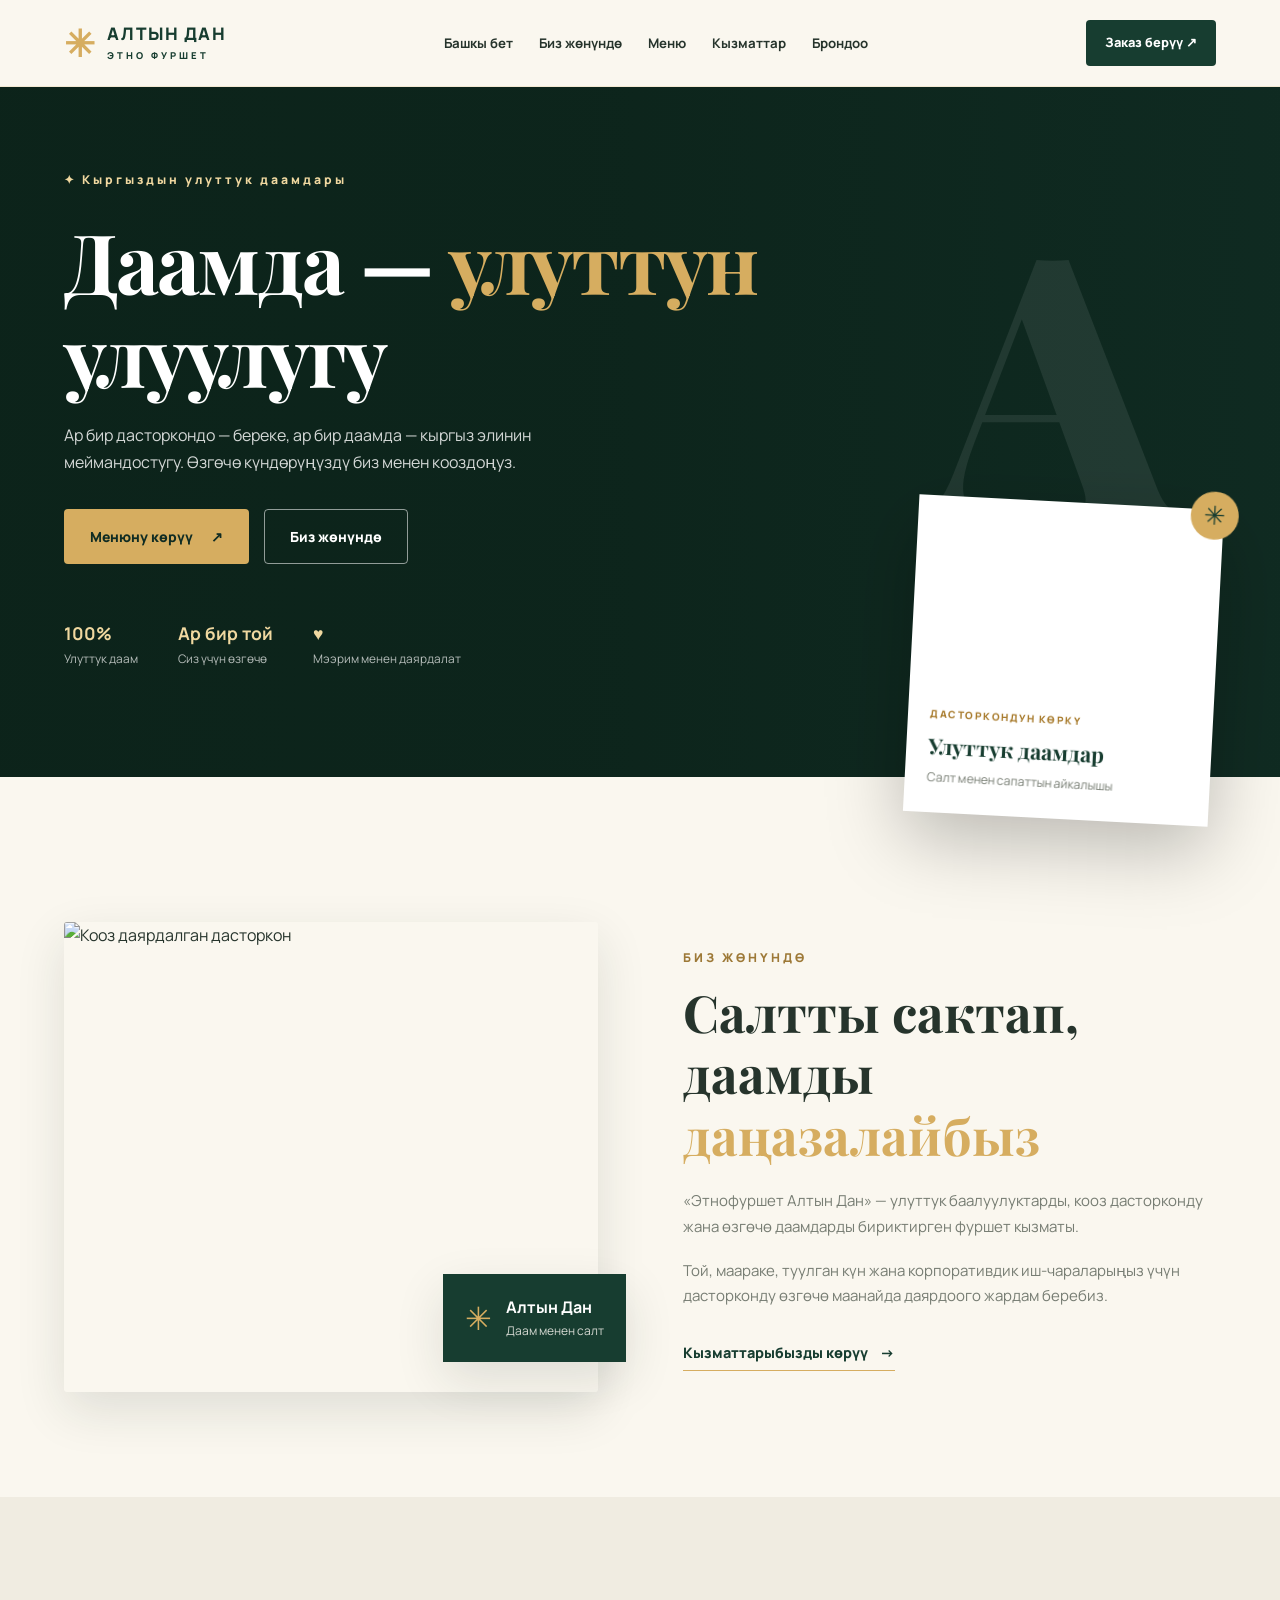
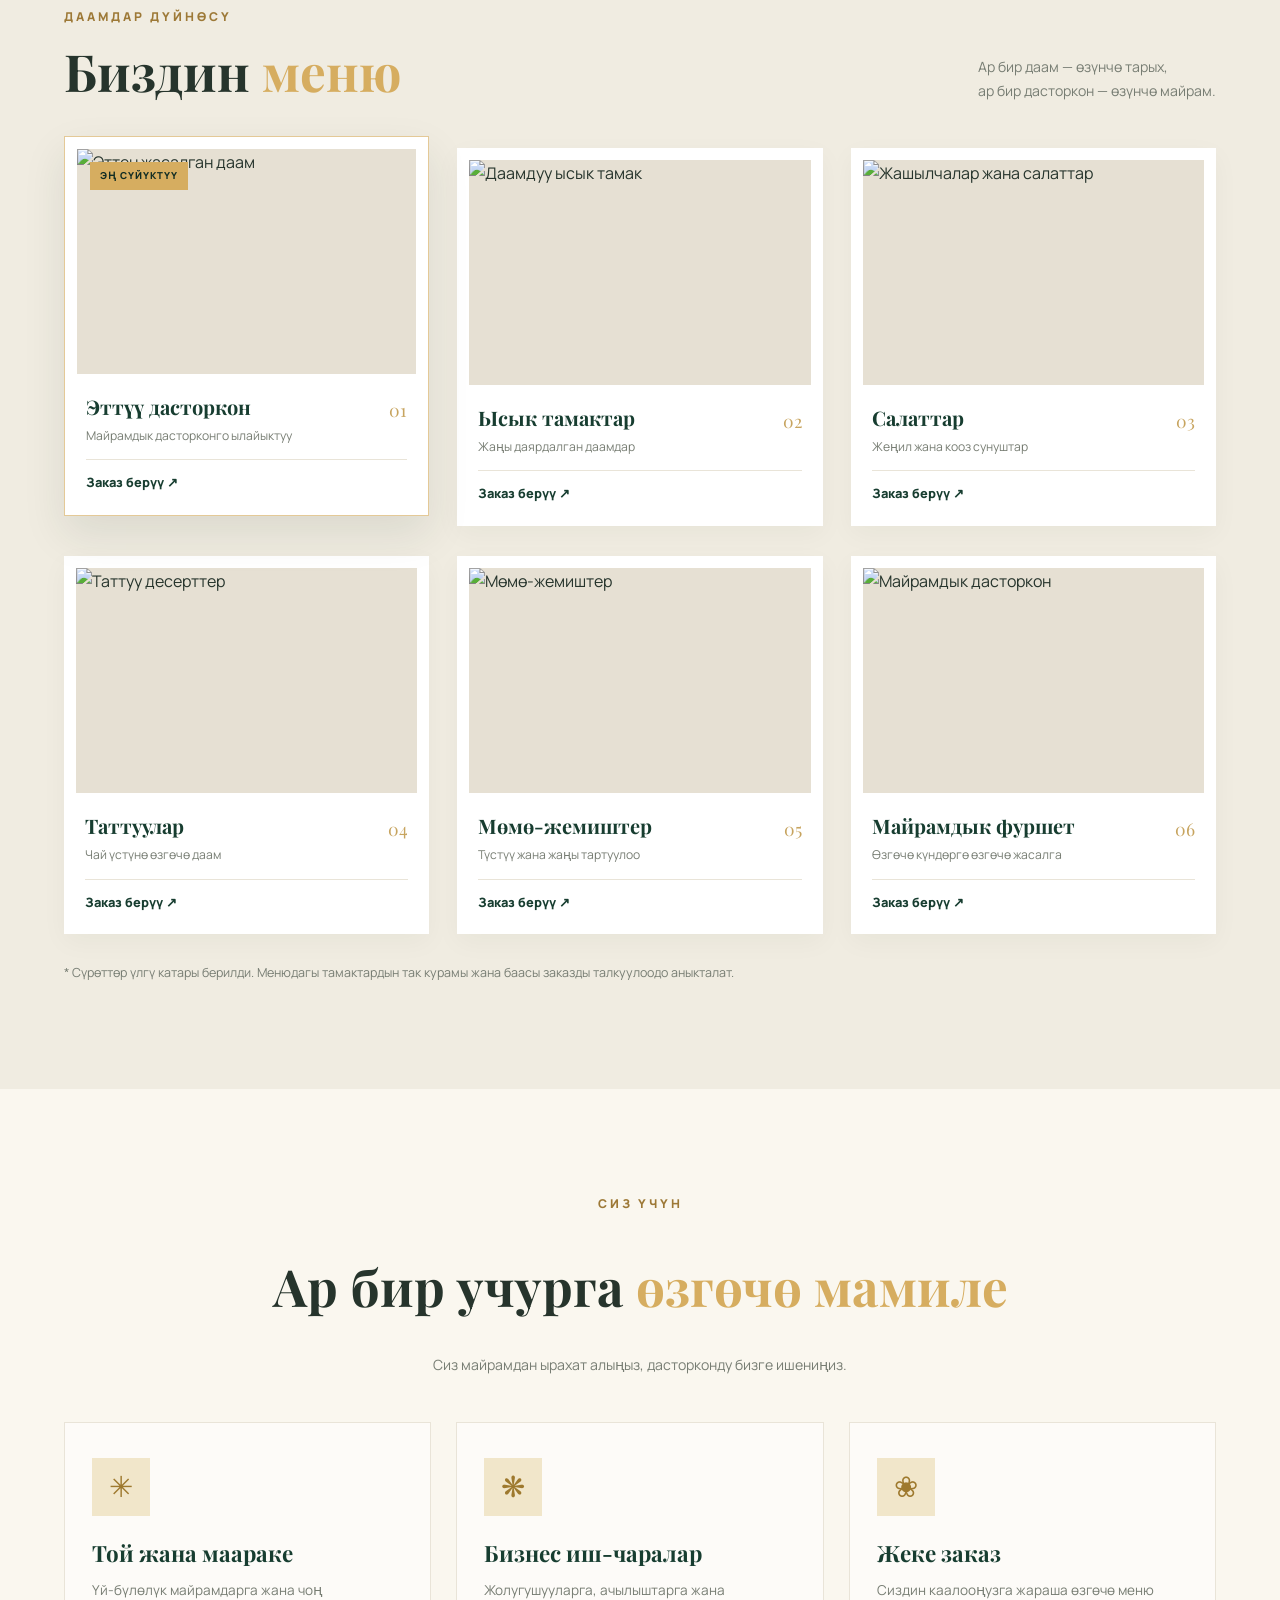
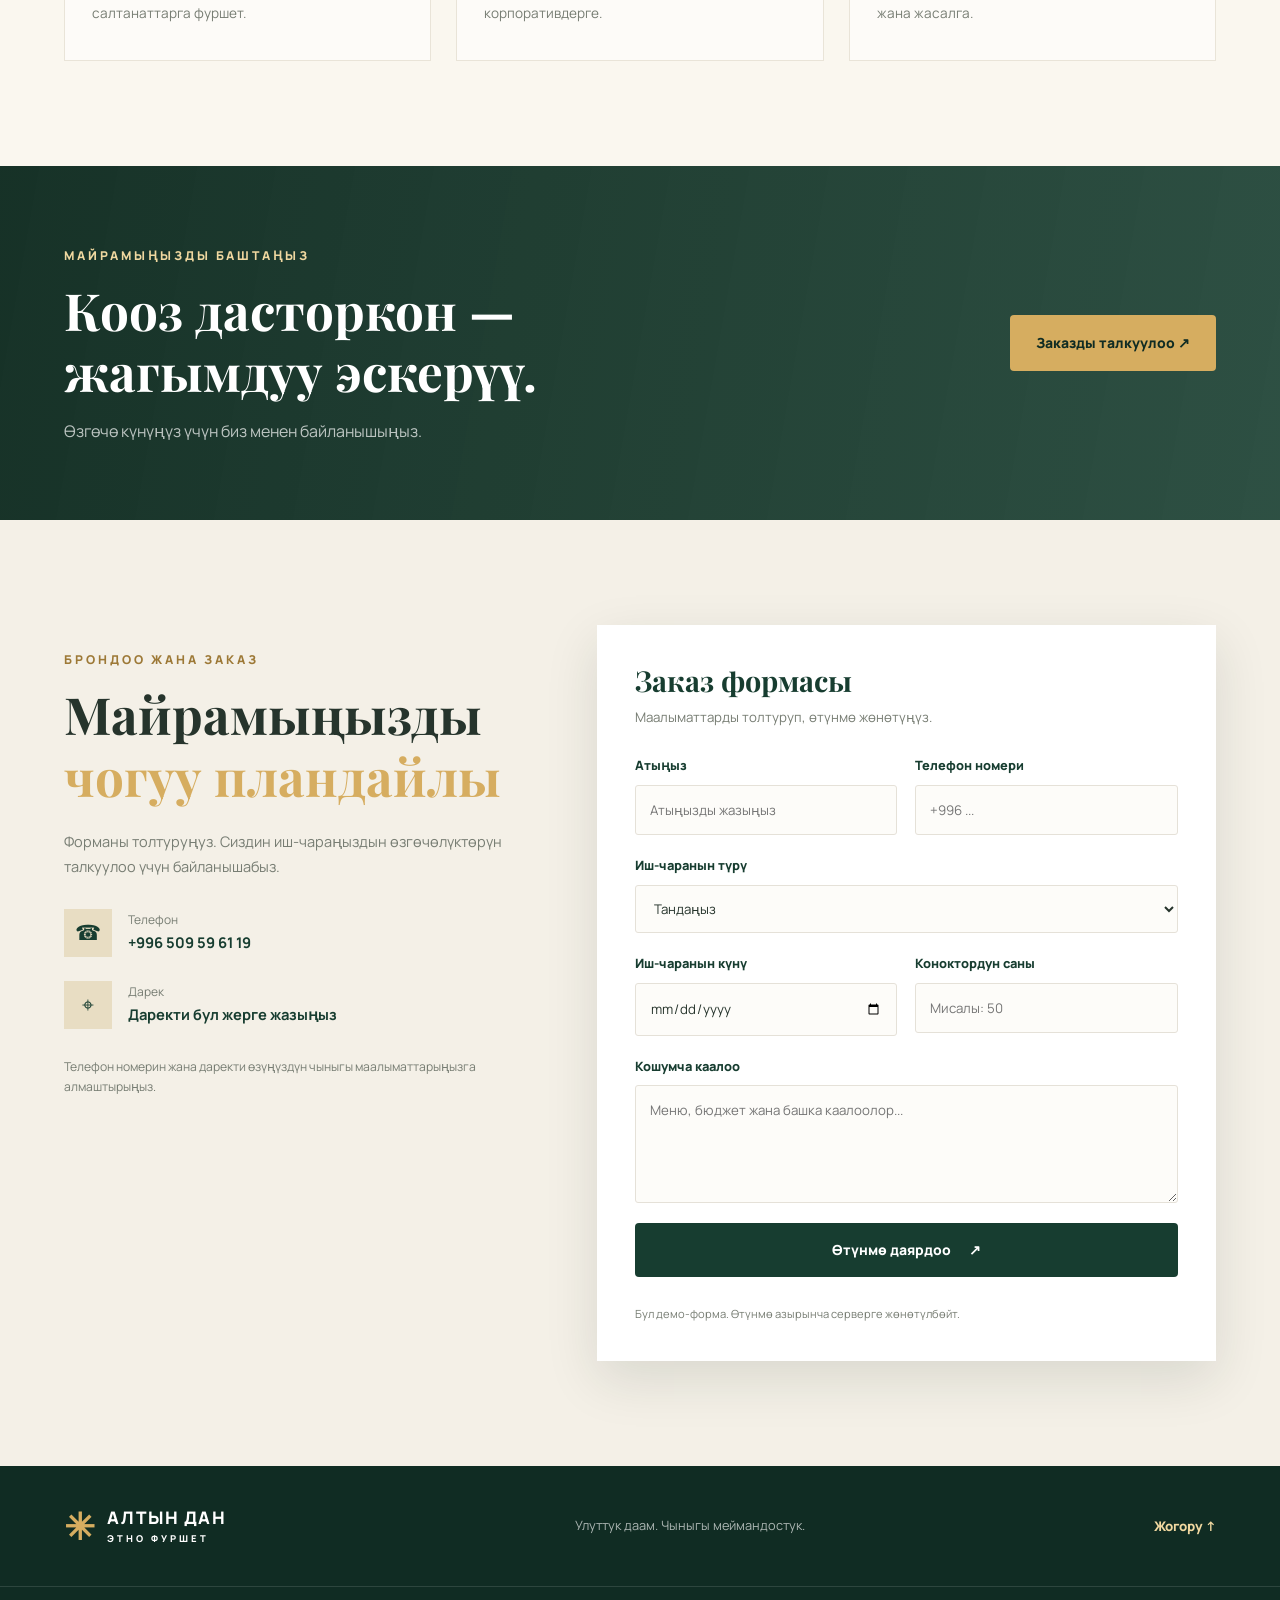
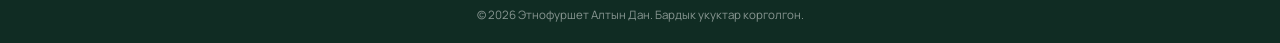
==== commit 6e6d2bc4: "Update index.html" ====
--- a/index.html
+++ b/index.html
@@ -96,7 +96,7 @@
             <div class="container intro-grid">
                 <div class="intro-image-wrap">
                     <img
-                        src="https://images.unsplash.com/photo-1547592180-85f173990554?auto=format&fit=crop&w=900&q=85"
+                        src="https://github.com/bekzatzakirov87-cmyk/etno-furshet-altyn-dan/blob/main/WhatsApp%20Image%202026-11-18%20at%2000.56.38%20(1).jpeg?raw=true"
                         alt="Кооз даярдалган дасторкон"
                         class="intro-image"
                         loading="lazy"
--- a/style.css
+++ b/style.css
@@ -1,9 +1,1223 @@
-*{
-    box-sizing: border-box;
+
+/* =========================
+   1. НЕГИЗГИ НАСТРОЙКАЛАР
+========================= */
+
+:root {
+    --green: #173d30;
+    --green-dark: #102c23;
+    --gold: #d6ad60;
+    --gold-light: #f0d8a0;
+    --cream: #faf7ef;
+    --white: #ffffff;
+    --text: #26342c;
+    --muted: #777d73;
+    --border: #e9e4d8;
+    --shadow: 0 18px 50px rgba(22, 43, 31, 0.12);
+}
+
+* {
     margin: 0;
     padding: 0;
-
-}
- .conatiner{
-    
- }+    box-sizing: border-box;
+}
+
+html {
+    scroll-behavior: smooth;
+    scroll-padding-top: 90px;
+}
+
+body {
+    font-family: "Manrope", sans-serif;
+    background: var(--cream);
+    color: var(--text);
+    line-height: 1.7;
+    overflow-x: hidden;
+}
+
+img {
+    display: block;
+    width: 100%;
+    height: 100%;
+    object-fit: cover;
+}
+
+a {
+    color: inherit;
+    text-decoration: none;
+}
+
+button,
+input,
+select,
+textarea {
+    font: inherit;
+}
+
+button,
+a {
+    -webkit-tap-highlight-color: transparent;
+}
+
+.container {
+    width: min(1180px, 90%);
+    margin-inline: auto;
+}
+
+.section-padding {
+    padding: 105px 0;
+}
+
+h1,
+h2,
+h3 {
+    font-family: "Playfair Display", serif;
+    line-height: 1.2;
+}
+
+h2 {
+    font-size: clamp(2rem, 4vw, 3.4rem);
+    margin: 12px 0 22px;
+}
+
+h2 span,
+.hero h1 span {
+    color: var(--gold);
+}
+
+.eyebrow {
+    display: inline-block;
+    color: #9d7937;
+    font-size: 0.76rem;
+    font-weight: 800;
+    letter-spacing: 3px;
+}
+
+.light-eyebrow {
+    color: var(--gold-light);
+}
+
+/* =========================
+   2. HEADER + NAVIGATION
+========================= */
+
+.header {
+    position: sticky;
+    top: 0;
+    z-index: 1000;
+    background: rgba(250, 247, 239, 0.96);
+    backdrop-filter: blur(15px);
+    border-bottom: 1px solid rgba(214, 173, 96, 0.2);
+}
+
+.navbar {
+    min-height: 86px;
+    display: flex;
+    align-items: center;
+    justify-content: space-between;
+    gap: 25px;
+}
+
+.logo {
+    display: inline-flex;
+    align-items: center;
+    gap: 10px;
+    color: var(--green);
+    font-size: 1.08rem;
+    font-weight: 800;
+    line-height: 1.2;
+    letter-spacing: 1.5px;
+    flex-shrink: 0;
+}
+
+.logo-symbol {
+    color: var(--gold);
+    font-size: 2.3rem;
+    transition: transform 0.4s ease;
+}
+
+.logo:hover .logo-symbol {
+    transform: rotate(90deg);
+}
+
+.logo small {
+    display: block;
+    font-family: "Manrope", sans-serif;
+    font-size: 0.59rem;
+    letter-spacing: 3px;
+    margin-top: 5px;
+}
+
+.nav-links {
+    display: flex;
+    align-items: center;
+    gap: 26px;
+    list-style: none;
+}
+
+.nav-links a {
+    position: relative;
+    display: inline-block;
+    padding: 8px 0;
+    font-size: 0.83rem;
+    font-weight: 700;
+    transition: color 0.3s ease;
+}
+
+.nav-links a::after {
+    content: "";
+    position: absolute;
+    left: 0;
+    bottom: 0;
+    width: 0;
+    height: 2px;
+    background: var(--gold);
+    transition: width 0.3s ease;
+}
+
+.nav-links a:hover {
+    color: #a77a2b;
+}
+
+.nav-links a:hover::after {
+    width: 100%;
+}
+
+.nav-button {
+    padding: 12px 19px;
+    background: var(--green);
+    color: var(--white);
+    border-radius: 4px;
+    font-size: 0.8rem;
+    font-weight: 800;
+    white-space: nowrap;
+    transition: background 0.3s ease, transform 0.3s ease;
+}
+
+.nav-button:hover {
+    background: #2c624a;
+    transform: translateY(-3px);
+}
+
+.menu-toggle {
+    display: none;
+    border: 0;
+    background: none;
+    color: var(--green);
+    font-size: 1.8rem;
+    cursor: pointer;
+}
+
+/* =========================
+   3. HERO / БАШКЫ БЕТ
+========================= */
+
+.hero {
+    min-height: 690px;
+    position: relative;
+    isolation: isolate;
+    display: flex;
+    align-items: center;
+    overflow: visible;
+    background:
+        url("/imj/WhatsApp\ Image\ 2026-11-18\ at\ 01.10.52.jpeg")
+        center 48% / cover no-repeat,
+        var(--green-dark);
+}
+
+.hero-overlay {
+    position: absolute;
+    inset: 0;
+    z-index: -1;
+    background: linear-gradient(
+        90deg,
+        rgba(12, 35, 26, 0.96) 0%,
+        rgba(12, 35, 26, 0.82) 46%,
+        rgba(12, 35, 26, 0.2) 100%
+    );
+}
+
+.hero-content {
+    position: relative;
+    z-index: 2;
+    padding-top: 75px;
+    padding-bottom: 105px;
+    color: var(--white);
+}
+
+.hero h1 {
+    max-width: 750px;
+    margin: 22px 0;
+    font-size: clamp(3rem, 6.5vw, 5.6rem);
+    letter-spacing: -2px;
+    line-height: 1.12;
+}
+
+.hero-content > p {
+    max-width: 530px;
+    color: rgba(255, 255, 255, 0.82);
+    font-size: 1rem;
+}
+
+.hero-buttons {
+    display: flex;
+    align-items: center;
+    flex-wrap: wrap;
+    gap: 15px;
+    margin-top: 32px;
+}
+
+.btn {
+    display: inline-flex;
+    align-items: center;
+    justify-content: center;
+    gap: 18px;
+    padding: 15px 25px;
+    border: 1px solid transparent;
+    border-radius: 4px;
+    cursor: pointer;
+    font-size: 0.87rem;
+    font-weight: 800;
+    transition:
+        transform 0.3s ease,
+        background 0.3s ease,
+        box-shadow 0.3s ease;
+}
+
+.btn:hover {
+    transform: translateY(-4px);
+}
+
+.btn-gold {
+    background: var(--gold);
+    color: var(--green-dark);
+}
+
+.btn-gold:hover {
+    background: var(--gold-light);
+    box-shadow: 0 12px 28px rgba(214, 173, 96, 0.25);
+}
+
+.btn-outline {
+    border-color: rgba(255, 255, 255, 0.55);
+    color: var(--white);
+}
+
+.btn-outline:hover {
+    background: rgba(255, 255, 255, 0.12);
+    border-color: var(--gold);
+}
+
+.hero-stats {
+    display: flex;
+    flex-wrap: wrap;
+    gap: 40px;
+    margin-top: 55px;
+}
+
+.hero-stats div {
+    display: flex;
+    flex-direction: column;
+}
+
+.hero-stats strong {
+    color: var(--gold-light);
+    font-size: 1.1rem;
+}
+
+.hero-stats small {
+    color: rgba(255, 255, 255, 0.7);
+    font-size: 0.74rem;
+}
+
+.hero-decoration {
+    position: absolute;
+    right: 8%;
+    top: 14%;
+    color: rgba(255, 255, 255, 0.08);
+    font-family: "Playfair Display", serif;
+    font-size: 23rem;
+    font-weight: 800;
+    line-height: 1;
+    z-index: 0;
+    pointer-events: none;
+}
+
+/* z-index менен жогору көтөрүлгөн карточка */
+
+.hero-card {
+    position: absolute;
+    z-index: 10;
+    right: max(5%, calc((100% - 1180px) / 2));
+    bottom: -42px;
+    width: 305px;
+    padding: 10px;
+    background: var(--white);
+    box-shadow: 0 25px 70px rgba(0, 0, 0, 0.25);
+    transform: rotate(3deg);
+    transition: transform 0.4s ease, box-shadow 0.4s ease;
+}
+
+.hero-card:hover {
+    transform: translateY(-10px) rotate(0deg);
+    box-shadow: 0 30px 70px rgba(0, 0, 0, 0.3);
+}
+
+.hero-card-image {
+    height: 175px;
+    background:
+        url("/imj/kurut.jpeg")
+        center / cover no-repeat;
+}
+
+.hero-card-text {
+    padding: 18px 12px 14px;
+}
+
+.hero-card-text > span {
+    color: #a77a2b;
+    font-size: 0.63rem;
+    font-weight: 800;
+    letter-spacing: 1.5px;
+}
+
+.hero-card-text h3 {
+    margin: 8px 0;
+    color: var(--green);
+    font-size: 1.35rem;
+}
+
+.hero-card-text p {
+    color: var(--muted);
+    font-size: 0.77rem;
+}
+
+.hero-card-icon {
+    position: absolute;
+    top: -18px;
+    right: -15px;
+    z-index: 11;
+    display: grid;
+    place-items: center;
+    width: 48px;
+    height: 48px;
+    border-radius: 50%;
+    background: var(--gold);
+    color: var(--green);
+    font-size: 1.6rem;
+}
+
+/* =========================
+   4. INTRO
+========================= */
+
+.intro {
+    padding-top: 145px;
+}
+
+.intro-grid {
+    display: grid;
+    grid-template-columns: 1fr 1fr;
+    align-items: center;
+    gap: 85px;
+}
+
+.intro-image-wrap {
+    position: relative;
+    min-width: 0;
+}
+
+.intro-image {
+    height: 470px;
+    border-radius: 3px;
+    box-shadow: var(--shadow);
+}
+
+.image-label {
+    position: absolute;
+    right: -28px;
+    bottom: 30px;
+    display: flex;
+    align-items: center;
+    gap: 14px;
+    padding: 17px 22px;
+    background: var(--green);
+    color: var(--white);
+    box-shadow: var(--shadow);
+}
+
+.image-label > span {
+    color: var(--gold);
+    font-size: 2rem;
+}
+
+.image-label strong,
+.image-label small {
+    display: block;
+}
+
+.image-label small {
+    color: #d5d9d2;
+    font-size: 0.75rem;
+}
+
+.intro-text > p {
+    margin-bottom: 18px;
+    color: var(--muted);
+    font-size: 0.94rem;
+}
+
+.text-link {
+    display: inline-flex;
+    gap: 12px;
+    margin-top: 14px;
+    padding-bottom: 5px;
+    border-bottom: 1px solid var(--gold);
+    color: var(--green);
+    font-size: 0.9rem;
+    font-weight: 800;
+    transition: gap 0.3s ease, color 0.3s ease;
+}
+
+.text-link:hover {
+    gap: 20px;
+    color: #a77a2b;
+}
+
+/* =========================
+   5. MENU КАРТОЧКАЛАРЫ
+========================= */
+
+.menu-section {
+    background: #f0ece1;
+}
+
+.section-heading {
+    display: flex;
+    justify-content: space-between;
+    align-items: end;
+    gap: 30px;
+    margin-bottom: 45px;
+}
+
+.section-heading h2 {
+    margin-bottom: 0;
+}
+
+.section-heading > p {
+    color: var(--muted);
+    font-size: 0.88rem;
+}
+
+.menu-grid {
+    display: grid;
+    grid-template-columns: repeat(3, minmax(0, 1fr));
+    gap: 28px;
+    align-items: start;
+}
+
+.food-card {
+    position: relative;
+    z-index: 1;
+    min-width: 0;
+    padding: 12px;
+    background: var(--white);
+    box-shadow: 0 8px 25px rgba(30, 50, 35, 0.04);
+    transition:
+        transform 0.35s ease,
+        box-shadow 0.35s ease,
+        z-index 0s;
+}
+
+.food-card:hover {
+    z-index: 5;
+    transform: translateY(-9px);
+    box-shadow: 0 22px 45px rgba(30, 50, 35, 0.14);
+}
+
+/* Баштапкы менюдагы биринчи карточка өзгөчө көрүнөт */
+
+.featured-food {
+    z-index: 2;
+    transform: translateY(-12px);
+    border: 1px solid rgba(214, 173, 96, 0.65);
+    box-shadow: 0 18px 40px rgba(30, 50, 35, 0.1);
+}
+
+.featured-food:hover {
+    z-index: 6;
+    transform: translateY(-20px);
+}
+
+.food-image {
+    position: relative;
+    height: 225px;
+    overflow: hidden;
+    background: #e6e0d3;
+}
+
+.food-image img {
+    transition: transform 0.6s ease;
+}
+
+.food-card:hover .food-image img {
+    transform: scale(1.08);
+}
+
+.food-tag {
+    position: absolute;
+    top: 13px;
+    left: 13px;
+    z-index: 2;
+    padding: 6px 10px;
+    background: var(--gold);
+    color: var(--green-dark);
+    font-size: 0.6rem;
+    font-weight: 800;
+    letter-spacing: 1px;
+}
+
+.food-info {
+    display: flex;
+    justify-content: space-between;
+    align-items: start;
+    gap: 12px;
+    padding: 21px 9px 13px;
+}
+
+.food-info h3 {
+    color: var(--green);
+    font-size: 1.25rem;
+}
+
+.food-info p {
+    margin-top: 7px;
+    color: var(--muted);
+    font-size: 0.76rem;
+}
+
+.food-number {
+    color: #c7a45f;
+    font-family: "Playfair Display", serif;
+    font-size: 1.1rem;
+}
+
+.food-link {
+    display: flex;
+    justify-content: space-between;
+    margin: 0 9px;
+    padding: 12px 0 9px;
+    border-top: 1px solid var(--border);
+    color: var(--green);
+    font-size: 0.8rem;
+    font-weight: 800;
+    transition: color 0.3s ease;
+}
+
+.food-link:hover {
+    color: #b18334;
+}
+
+.menu-note {
+    margin-top: 28px;
+    color: var(--muted);
+    font-size: 0.78rem;
+}
+
+/* =========================
+   6. SERVICES
+========================= */
+
+.services {
+    background: var(--cream);
+}
+
+.centered {
+    display: flex;
+    flex-direction: column;
+    align-items: center;
+    text-align: center;
+}
+
+.centered > p {
+    margin-top: 5px;
+}
+
+.services-grid {
+    display: grid;
+    grid-template-columns: repeat(3, minmax(0, 1fr));
+    gap: 25px;
+    margin-top: 45px;
+}
+
+.service-card {
+    padding: 35px 27px;
+    border: 1px solid var(--border);
+    background: rgba(255, 255, 255, 0.6);
+    transition:
+        transform 0.3s ease,
+        border-color 0.3s ease,
+        box-shadow 0.3s ease;
+}
+
+.service-card:hover {
+    transform: translateY(-8px);
+    border-color: var(--gold);
+    box-shadow: var(--shadow);
+}
+
+.service-icon {
+    display: grid;
+    place-items: center;
+    width: 58px;
+    height: 58px;
+    margin-bottom: 24px;
+    background: #f1e6ca;
+    color: #9e792e;
+    font-size: 1.8rem;
+}
+
+.service-card h3 {
+    margin-bottom: 12px;
+    color: var(--green);
+    font-size: 1.4rem;
+}
+
+.service-card p {
+    color: var(--muted);
+    font-size: 0.85rem;
+}
+
+/* =========================
+   7. CTA
+========================= */
+
+.cta-section {
+    position: relative;
+    overflow: hidden;
+    background:
+        linear-gradient(100deg, rgba(15, 43, 32, 0.97), rgba(23, 61, 48, 0.9)),
+        url("/imj/etno.jpeg")
+        center / cover;
+}
+
+.cta-content {
+    display: flex;
+    align-items: center;
+    justify-content: space-between;
+    gap: 35px;
+    padding-top: 75px;
+    padding-bottom: 75px;
+    color: var(--white);
+}
+
+.cta-content h2 {
+    margin-bottom: 15px;
+    font-size: clamp(2rem, 4vw, 3.5rem);
+}
+
+.cta-content p {
+    color: rgba(255, 255, 255, 0.7);
+}
+
+/* =========================
+   8. BOOKING FORM
+========================= */
+
+.booking-section {
+    background: #f4f0e7;
+}
+
+.booking-grid {
+    display: grid;
+    grid-template-columns: 0.85fr 1.15fr;
+    align-items: start;
+    gap: 75px;
+}
+
+.booking-info {
+    padding-top: 20px;
+}
+
+.booking-info > p {
+    max-width: 440px;
+    margin-bottom: 30px;
+    color: var(--muted);
+    font-size: 0.91rem;
+}
+
+.contact-detail {
+    display: flex;
+    align-items: center;
+    gap: 16px;
+    margin-top: 24px;
+}
+
+.contact-icon {
+    display: grid;
+    place-items: center;
+    width: 48px;
+    height: 48px;
+    flex-shrink: 0;
+    background: #e8ddc3;
+    color: var(--green);
+    font-size: 1.3rem;
+}
+
+.contact-detail small,
+.contact-detail strong {
+    display: block;
+}
+
+.contact-detail small {
+    color: var(--muted);
+    font-size: 0.75rem;
+}
+
+.contact-detail strong {
+    color: var(--green);
+    font-size: 0.92rem;
+    overflow-wrap: anywhere;
+}
+
+.booking-info .contact-note {
+    margin-top: 28px;
+    font-size: 0.76rem;
+}
+
+.booking-form {
+    padding: 38px;
+    background: var(--white);
+    box-shadow: var(--shadow);
+}
+
+.booking-form h3 {
+    color: var(--green);
+    font-size: 1.8rem;
+}
+
+.booking-form > p {
+    margin: 8px 0 27px;
+    color: var(--muted);
+    font-size: 0.83rem;
+}
+
+.form-row {
+    display: grid;
+    grid-template-columns: 1fr 1fr;
+    gap: 18px;
+}
+
+.form-group {
+    display: flex;
+    flex-direction: column;
+    gap: 8px;
+    margin-bottom: 20px;
+}
+
+.form-group label {
+    color: var(--green);
+    font-size: 0.8rem;
+    font-weight: 800;
+}
+
+.form-group input,
+.form-group select,
+.form-group textarea {
+    width: 100%;
+    min-width: 0;
+    padding: 13px 14px;
+    border: 1px solid #e5e1d8;
+    border-radius: 3px;
+    outline: none;
+    background: #fdfcf9;
+    color: var(--text);
+    font-size: 0.83rem;
+    transition: border-color 0.3s ease, box-shadow 0.3s ease;
+}
+
+.form-group input:focus,
+.form-group select:focus,
+.form-group textarea:focus {
+    border-color: var(--gold);
+    box-shadow: 0 0 0 3px rgba(214, 173, 96, 0.16);
+}
+
+.form-group textarea {
+    resize: vertical;
+}
+
+.btn-submit {
+    width: 100%;
+    border: none;
+    background: var(--green);
+    color: var(--white);
+}
+
+.btn-submit:hover {
+    background: #285740;
+    box-shadow: 0 10px 25px rgba(23, 61, 48, 0.18);
+}
+
+.form-status {
+    margin-top: 15px;
+    font-size: 0.85rem;
+    font-weight: 700;
+}
+
+.form-disclaimer {
+    display: block;
+    margin-top: 12px;
+    color: var(--muted);
+    font-size: 0.7rem;
+}
+
+/* =========================
+   9. FOOTER
+========================= */
+
+.footer {
+    background: var(--green-dark);
+    color: var(--white);
+}
+
+.footer-content {
+    display: flex;
+    justify-content: space-between;
+    align-items: center;
+    gap: 25px;
+    padding-top: 38px;
+    padding-bottom: 38px;
+}
+
+.footer-logo {
+    color: var(--white);
+}
+
+.footer-content > p {
+    color: rgba(255, 255, 255, 0.65);
+    font-size: 0.8rem;
+}
+
+.back-top {
+    color: var(--gold-light);
+    font-weight: 800;
+    font-size: 0.83rem;
+    transition: color 0.3s ease;
+}
+
+.back-top:hover {
+    color: var(--white);
+}
+
+.copyright {
+    padding: 18px 5%;
+    border-top: 1px solid rgba(255, 255, 255, 0.12);
+    text-align: center;
+    color: rgba(255, 255, 255, 0.5);
+    font-size: 0.72rem;
+}
+
+/* =========================
+   10. АДАПТИВДҮҮ ДИЗАЙН
+========================= */
+
+@media (max-width: 1000px) {
+    .nav-links {
+        gap: 15px;
+    }
+
+    .nav-links a {
+        font-size: 0.76rem;
+    }
+
+    .nav-button {
+        padding: 11px 13px;
+        font-size: 0.74rem;
+    }
+
+    .intro-grid {
+        gap: 45px;
+    }
+
+    .menu-grid {
+        grid-template-columns: repeat(2, minmax(0, 1fr));
+    }
+
+    .booking-grid {
+        gap: 35px;
+    }
+
+    .hero-card {
+        right: 5%;
+        width: 260px;
+    }
+}
+
+@media (max-width: 760px) {
+    .section-padding {
+        padding: 75px 0;
+    }
+
+    .navbar {
+        min-height: 74px;
+        gap: 12px;
+    }
+
+    .logo {
+        font-size: 0.94rem;
+    }
+
+    .logo-symbol {
+        font-size: 1.9rem;
+    }
+
+    .logo small {
+        font-size: 0.5rem;
+    }
+
+    .menu-toggle {
+        display: block;
+        margin-left: auto;
+    }
+
+    .nav-button {
+        display: none;
+    }
+
+    .nav-links {
+        position: absolute;
+        top: calc(100% + 1px);
+        left: 0;
+        right: 0;
+        z-index: 1001;
+        display: none;
+        flex-direction: column;
+        align-items: stretch;
+        gap: 0;
+        padding: 12px 5% 20px;
+        background: var(--cream);
+        border-bottom: 1px solid var(--border);
+        box-shadow: 0 15px 25px rgba(0, 0, 0, 0.08);
+    }
+
+    .nav-links.active {
+        display: flex;
+    }
+
+    .nav-links li {
+        width: 100%;
+    }
+
+    .nav-links a {
+        display: block;
+        padding: 12px 0;
+        font-size: 0.9rem;
+    }
+
+    .hero {
+        min-height: 680px;
+    }
+
+    .hero-overlay {
+        background: linear-gradient(
+            90deg,
+            rgba(12, 35, 26, 0.94),
+            rgba(12, 35, 26, 0.68)
+        );
+    }
+
+    .hero-content {
+        padding-top: 65px;
+        padding-bottom: 140px;
+    }
+
+    .hero h1 {
+        font-size: clamp(2.7rem, 9vw, 4.2rem);
+        letter-spacing: -1px;
+    }
+
+    .hero-stats {
+        gap: 20px;
+    }
+
+    .hero-stats div {
+        min-width: 105px;
+    }
+
+    .hero-card {
+        right: 7%;
+        bottom: -35px;
+        width: 225px;
+        transform: rotate(2deg);
+    }
+
+    .hero-card-image {
+        height: 115px;
+    }
+
+    .hero-card-text {
+        padding: 12px 8px;
+    }
+
+    .hero-card-text h3 {
+        font-size: 1.1rem;
+    }
+
+    .intro {
+        padding-top: 100px;
+    }
+
+    .intro-grid {
+        grid-template-columns: 1fr;
+        gap: 45px;
+    }
+
+    .intro-image {
+        height: 350px;
+    }
+
+    .image-label {
+        right: -5px;
+        bottom: 20px;
+    }
+
+    .section-heading {
+        align-items: start;
+        flex-direction: column;
+        gap: 15px;
+    }
+
+    .menu-grid {
+        gap: 18px;
+    }
+
+    .food-image {
+        height: 190px;
+    }
+
+    .food-info h3 {
+        font-size: 1.08rem;
+    }
+
+    .services-grid {
+        grid-template-columns: 1fr;
+        gap: 16px;
+        margin-top: 30px;
+    }
+
+    .service-card {
+        padding: 25px;
+    }
+
+    .service-icon {
+        margin-bottom: 15px;
+    }
+
+    .cta-content {
+        align-items: flex-start;
+        flex-direction: column;
+        padding-top: 60px;
+        padding-bottom: 60px;
+    }
+
+    .booking-grid {
+        grid-template-columns: 1fr;
+        gap: 35px;
+    }
+
+    .booking-form {
+        padding: 25px;
+    }
+
+    .footer-content {
+        align-items: flex-start;
+        flex-direction: column;
+        gap: 18px;
+    }
+}
+
+@media (max-width: 430px) {
+    .container {
+        width: 92%;
+    }
+
+    .hero h1 {
+        font-size: 2.55rem;
+    }
+
+    .hero-content > p {
+        font-size: 0.88rem;
+    }
+
+    .hero-buttons {
+        align-items: stretch;
+        flex-direction: column;
+        max-width: 250px;
+    }
+
+    .hero-stats {
+        gap: 14px;
+    }
+
+    .hero-stats strong {
+        font-size: 0.9rem;
+    }
+
+    .hero-stats small {
+        font-size: 0.67rem;
+    }
+
+    .menu-grid {
+        grid-template-columns: 1fr;
+        gap: 22px;
+    }
+
+    .featured-food {
+        transform: translateY(0);
+    }
+
+    .featured-food:hover {
+        transform: translateY(-7px);
+    }
+
+    .food-image {
+        height: 235px;
+    }
+
+    .form-row {
+        grid-template-columns: 1fr;
+        gap: 0;
+    }
+
+    .booking-form {
+        padding: 21px 16px;
+    }
+
+    .intro-image {
+        height: 290px;
+    }
+
+    .hero-card {
+        width: 200px;
+    }
+}
+
+/* Анимация: сайт ачылганда элементтер акырын пайда болот */
+
+@media (prefers-reduced-motion: no-preference) {
+    .hero-content {
+        animation: fadeUp 0.8s ease both;
+    }
+
+    @keyframes fadeUp {
+        from {
+            opacity: 0;
+            transform: translateY(20px);
+        }
+        to {
+            opacity: 1;
+            transform: translateY(0);
+        }
+    }
+}
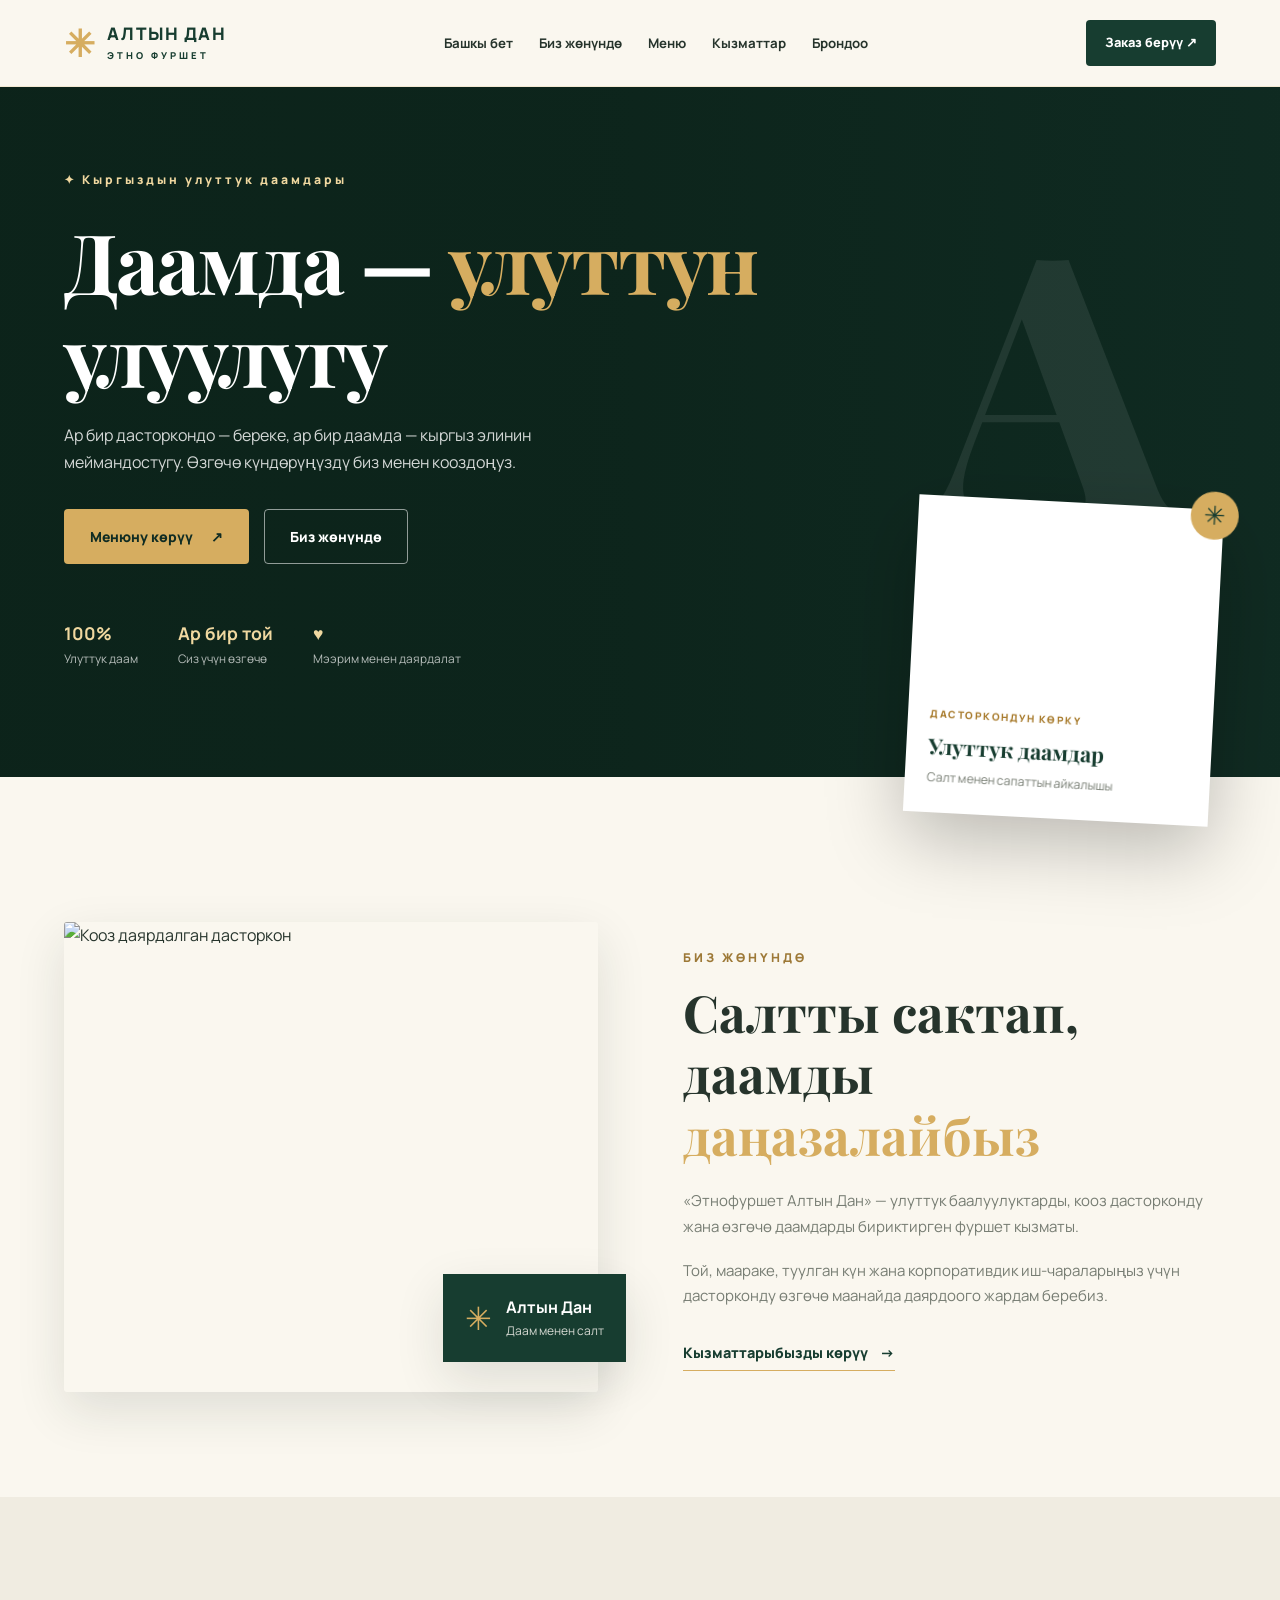
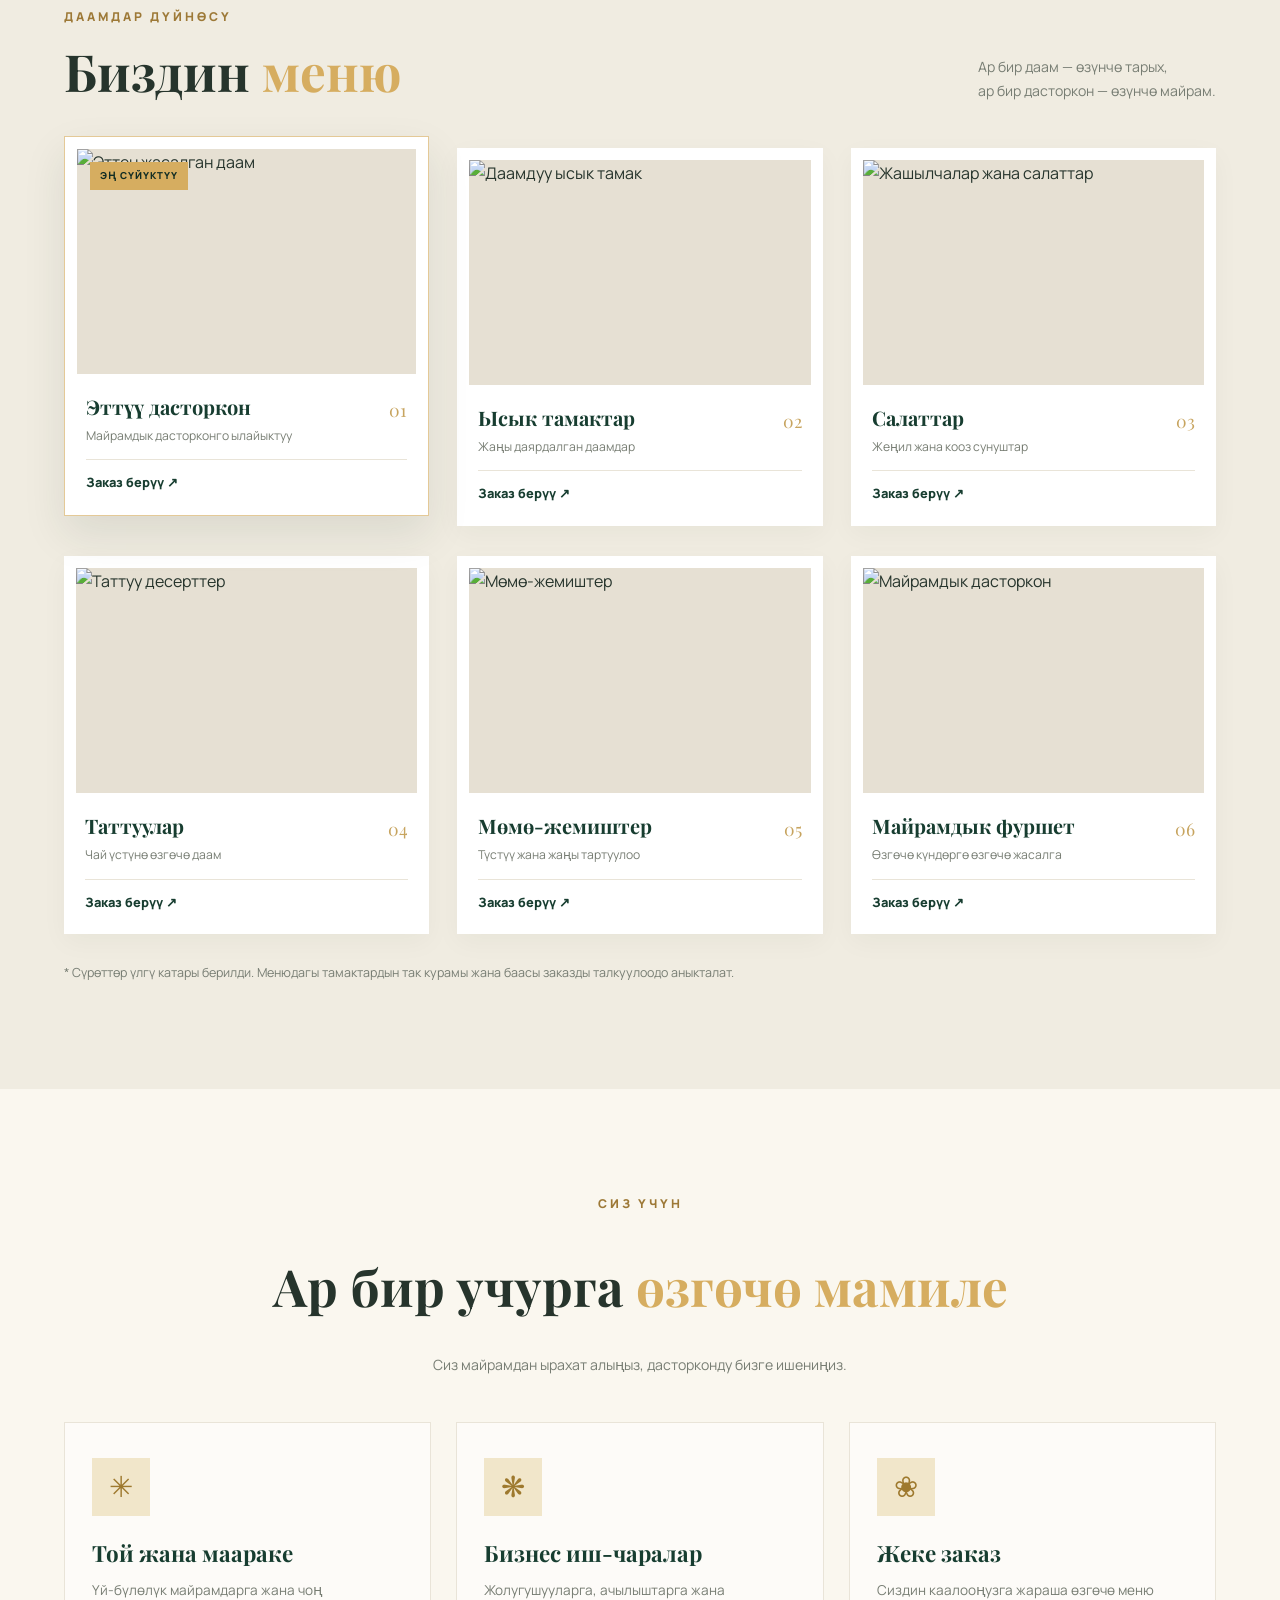
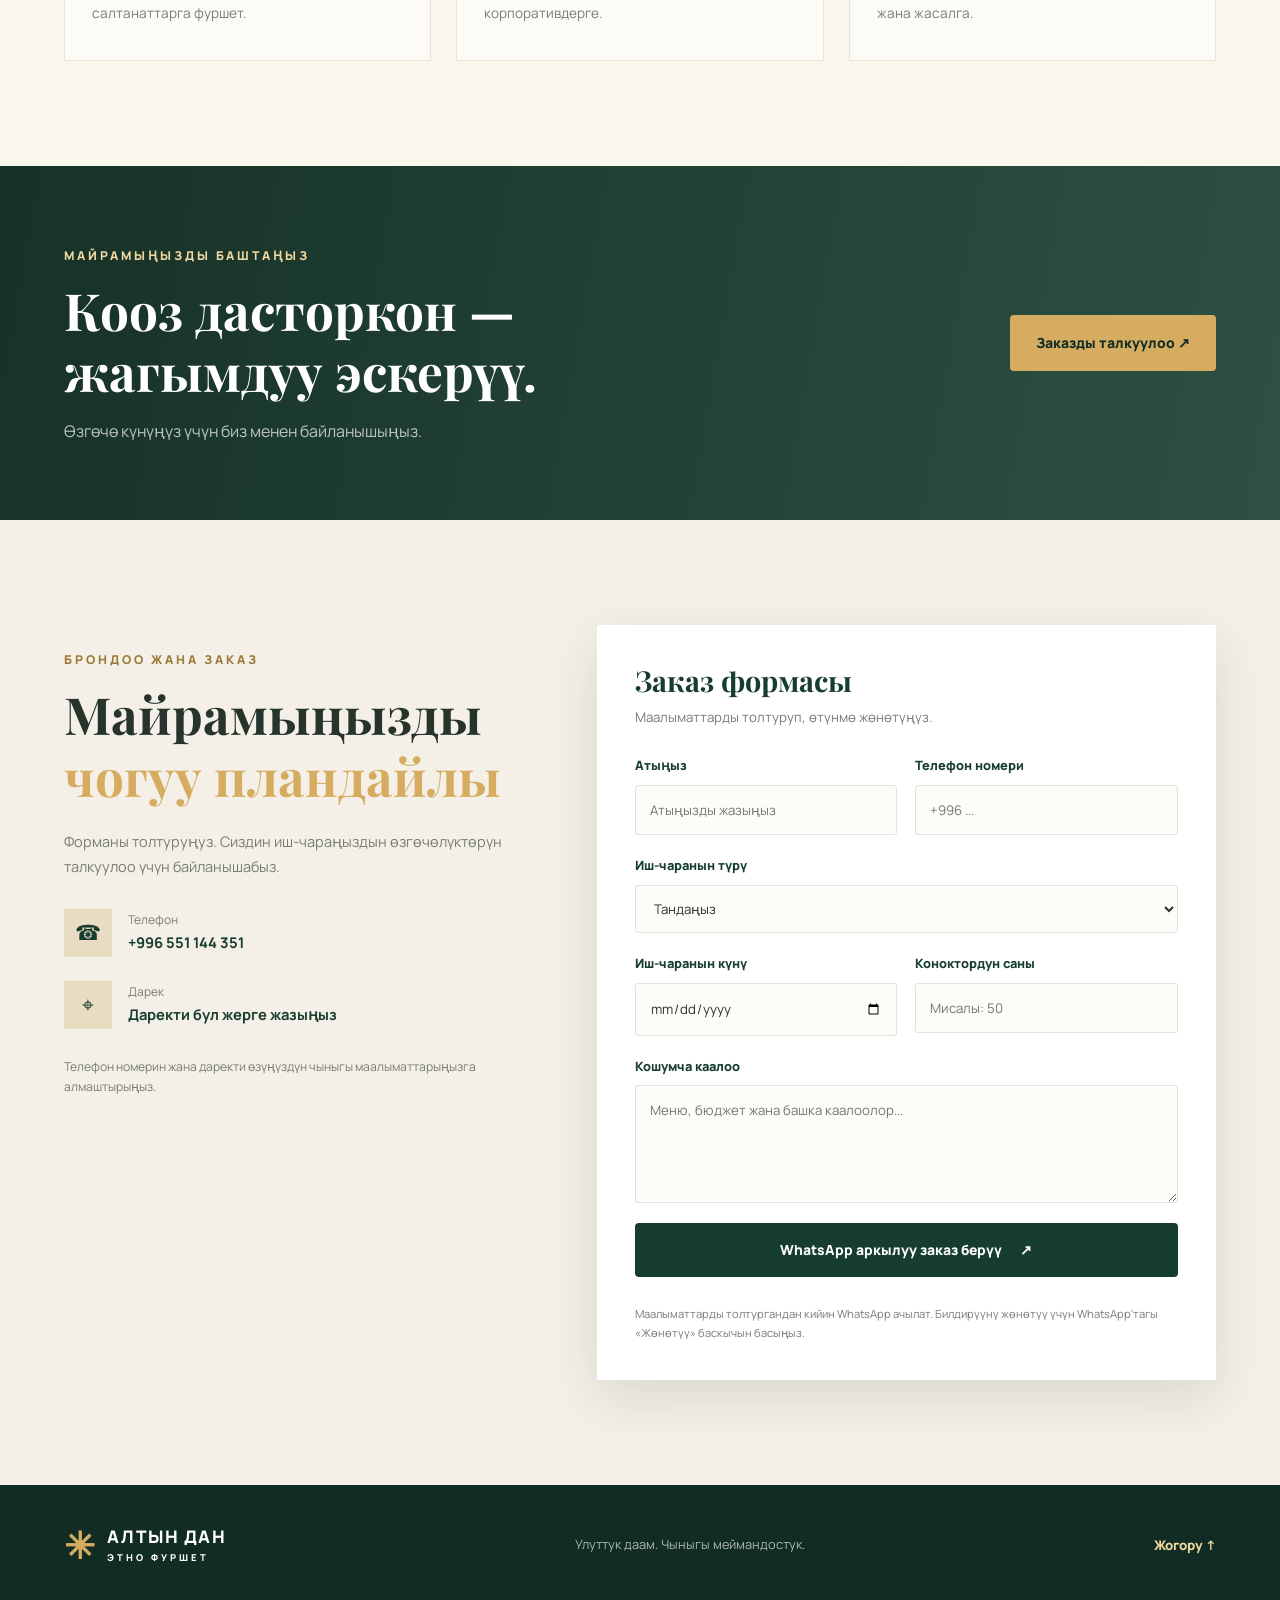
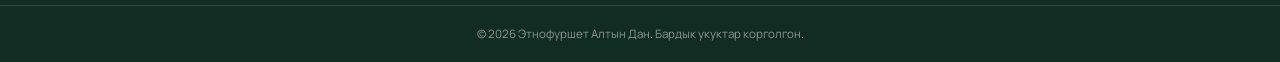
==== commit 569ed54d: "Update index.html" ====
--- a/index.html
+++ b/index.html
@@ -96,7 +96,7 @@
             <div class="container intro-grid">
                 <div class="intro-image-wrap">
                     <img
-                        src="https://github.com/bekzatzakirov87-cmyk/etno-furshet-altyn-dan/blob/main/WhatsApp%20Image%202026-11-18%20at%2000.56.38%20(1).jpeg?raw=true"
+                        src="https://images.unsplash.com/photo-1547592180-85f173990554?auto=format&fit=crop&w=900&q=85"
                         alt="Кооз даярдалган дасторкон"
                         class="intro-image"
                         loading="lazy"
@@ -318,7 +318,7 @@
                         <span class="contact-icon">☎</span>
                         <div>
                             <small>Телефон</small>
-                            <strong>+996 509 59 61 19</strong>
+                            <strong>+996 551 144 351</strong>
                         </div>
                     </div>
 
@@ -384,13 +384,13 @@
                     </div>
 
                     <button type="submit" class="btn btn-submit">
-                        Өтүнмө даярдоо <span>↗</span>
+                        WhatsApp аркылуу заказ берүү <span>↗</span>
                     </button>
 
                     <p class="form-status" id="formStatus" role="status"
                        aria-live="polite"></p>
                     <small class="form-disclaimer">
-                        Бул демо-форма. Өтүнмө азырынча серверге жөнөтүлбөйт.
+                        Маалыматтарды толтургандан кийин WhatsApp ачылат. Билдирүүнү жөнөтүү үчүн WhatsApp'тагы «Жөнөтүү» баскычын басыңыз.
                     </small>
                 </form>
             </div>
@@ -417,3 +417,4 @@
     <script src="script.js"></script>
 </body>
 </html>
+
--- a/style.css
+++ b/style.css
@@ -220,7 +220,7 @@
     align-items: center;
     overflow: visible;
     background:
-        url("/imj/WhatsApp\ Image\ 2026-11-18\ at\ 01.10.52.jpeg")
+        url("https://github.com/bekzatzakirov87-cmyk/etno-furshet-altyn-dan/blob/main/WhatsApp%20Image%202026-11-18%20at%2001.10.52.jpeg?raw=true")
         center 48% / cover no-repeat,
         var(--green-dark);
 }
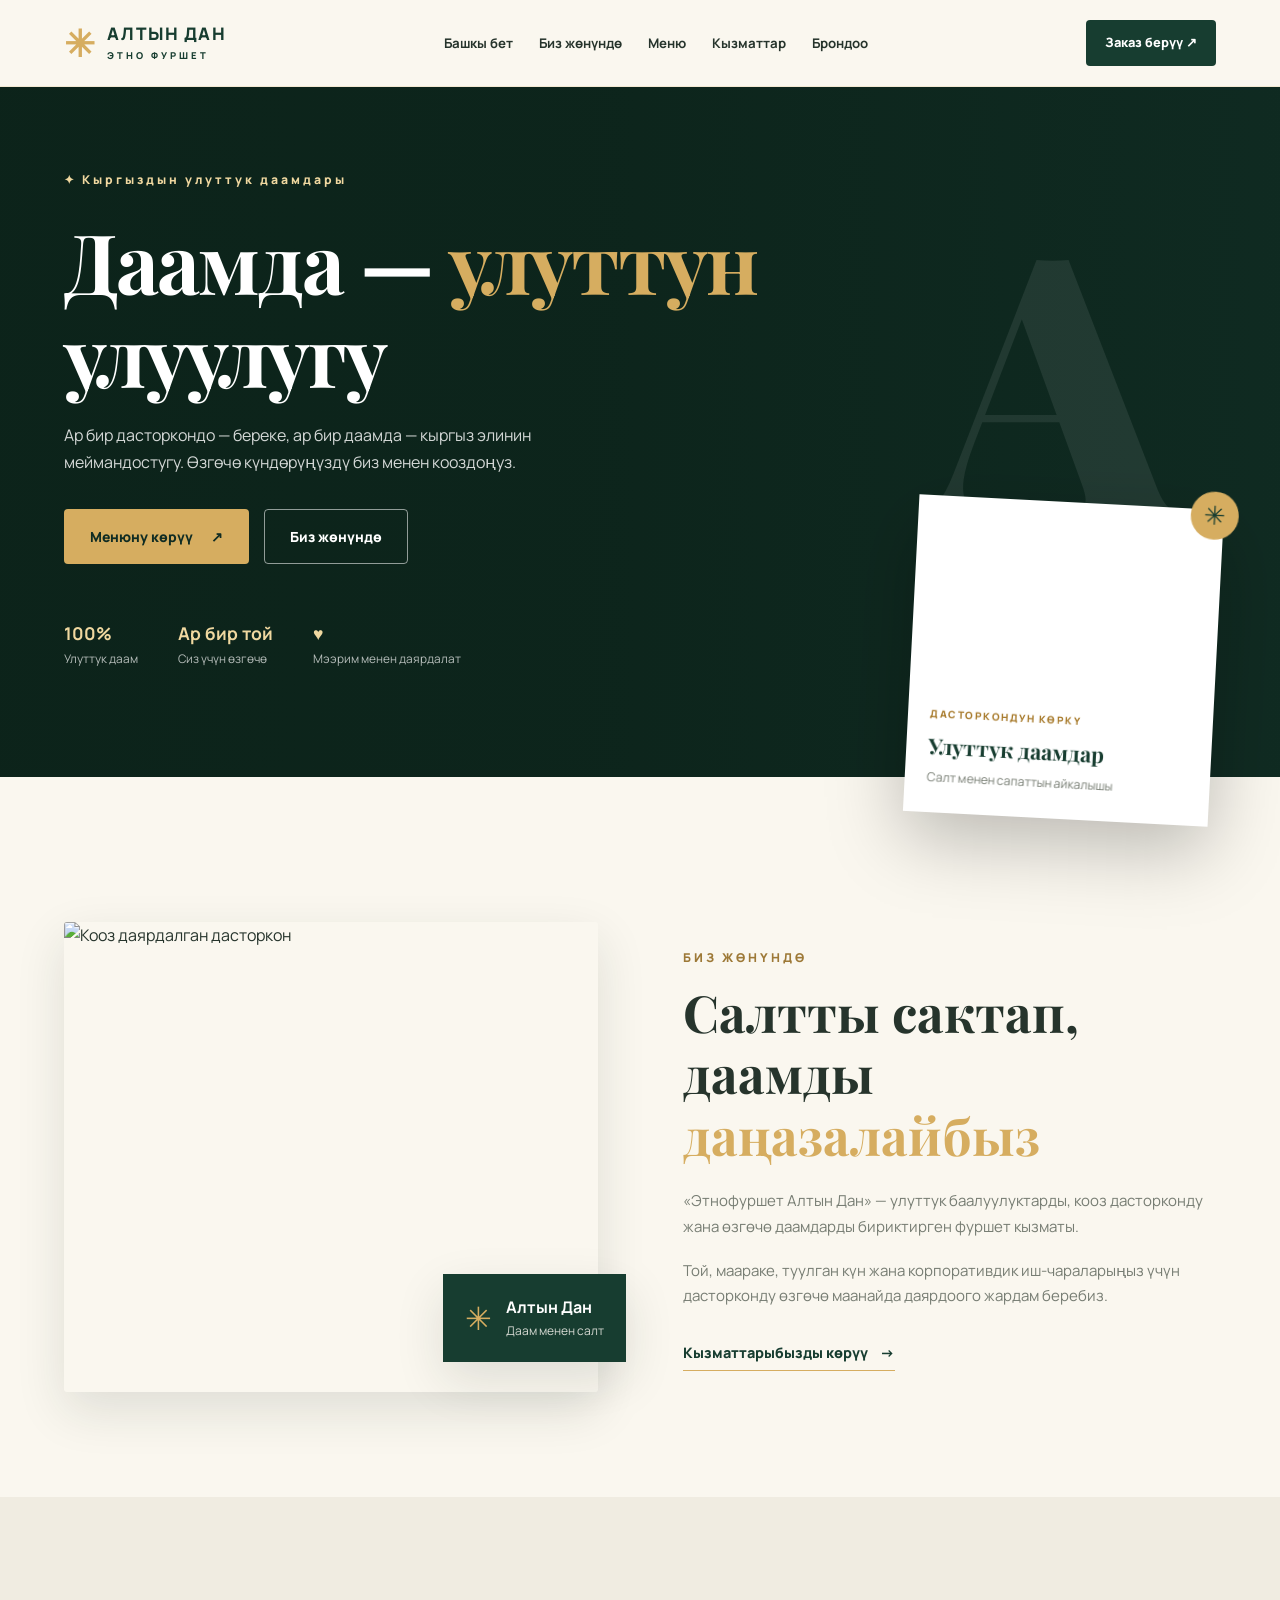
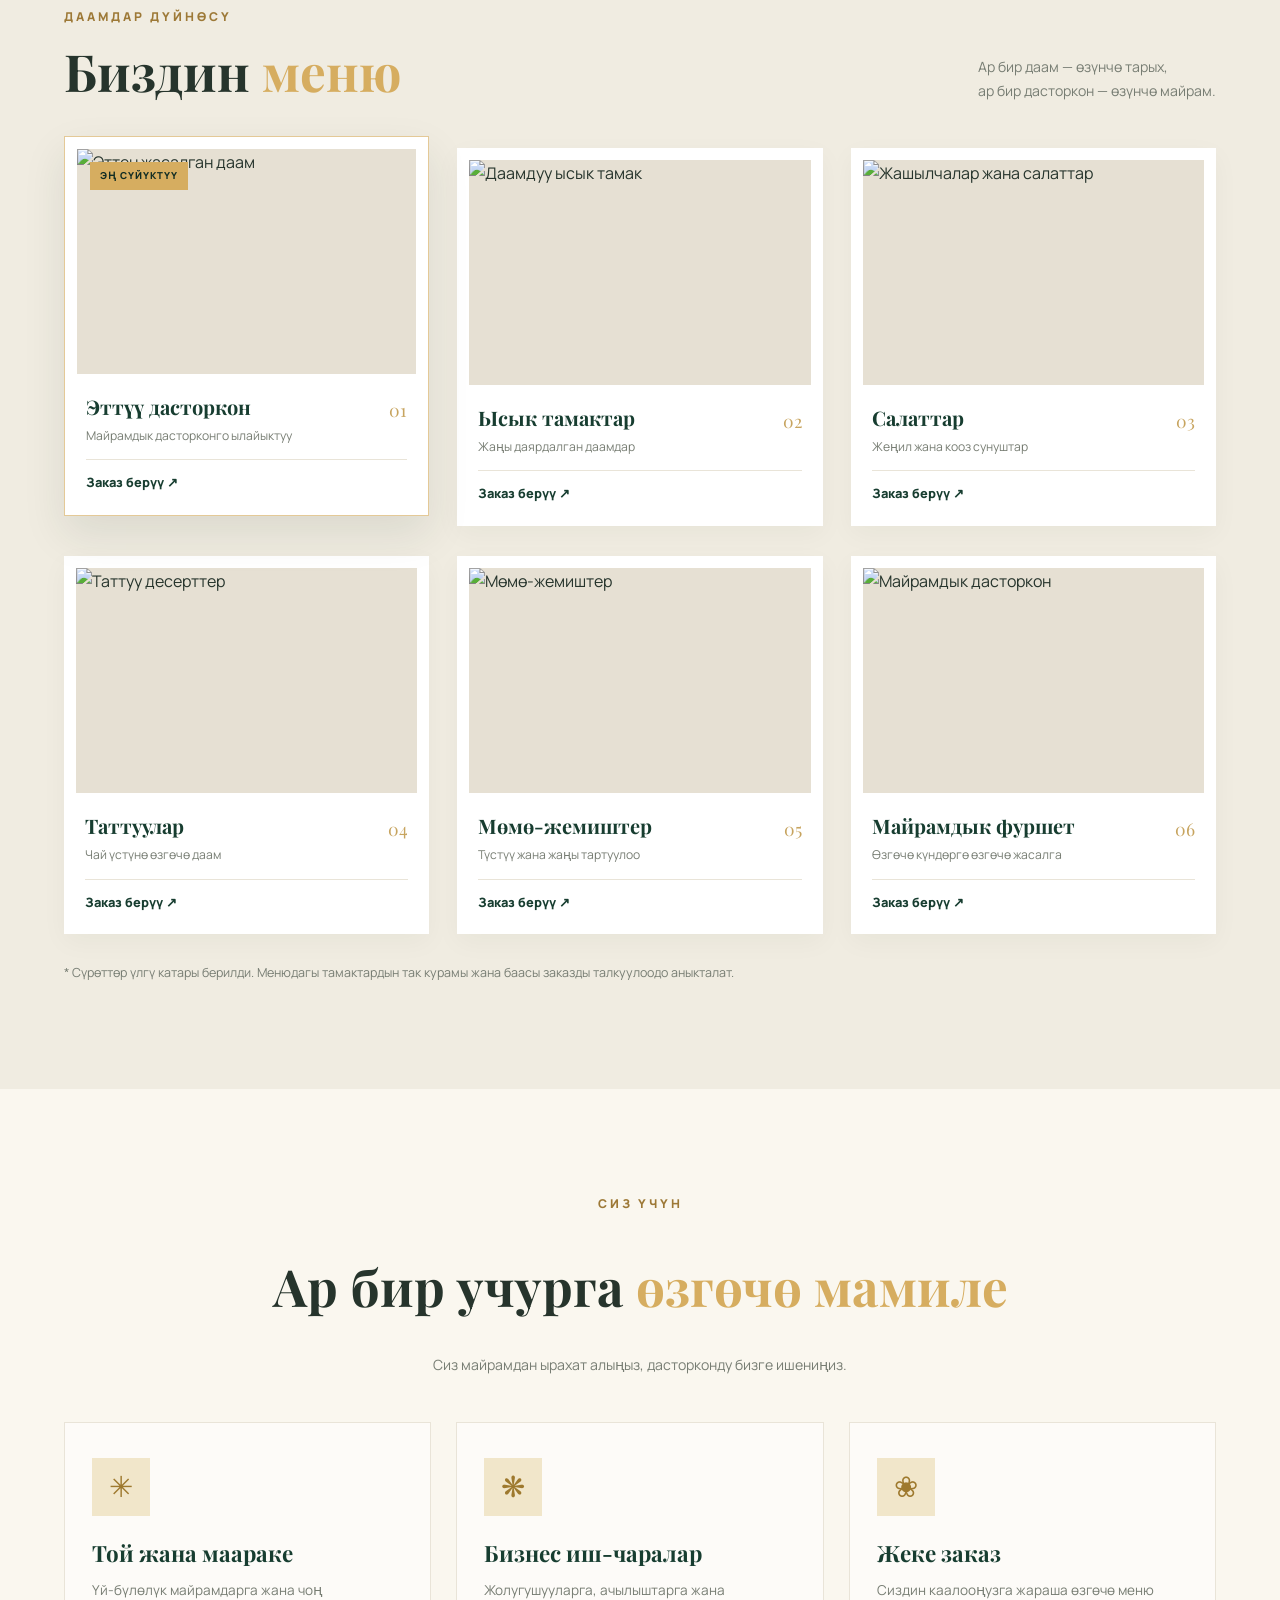
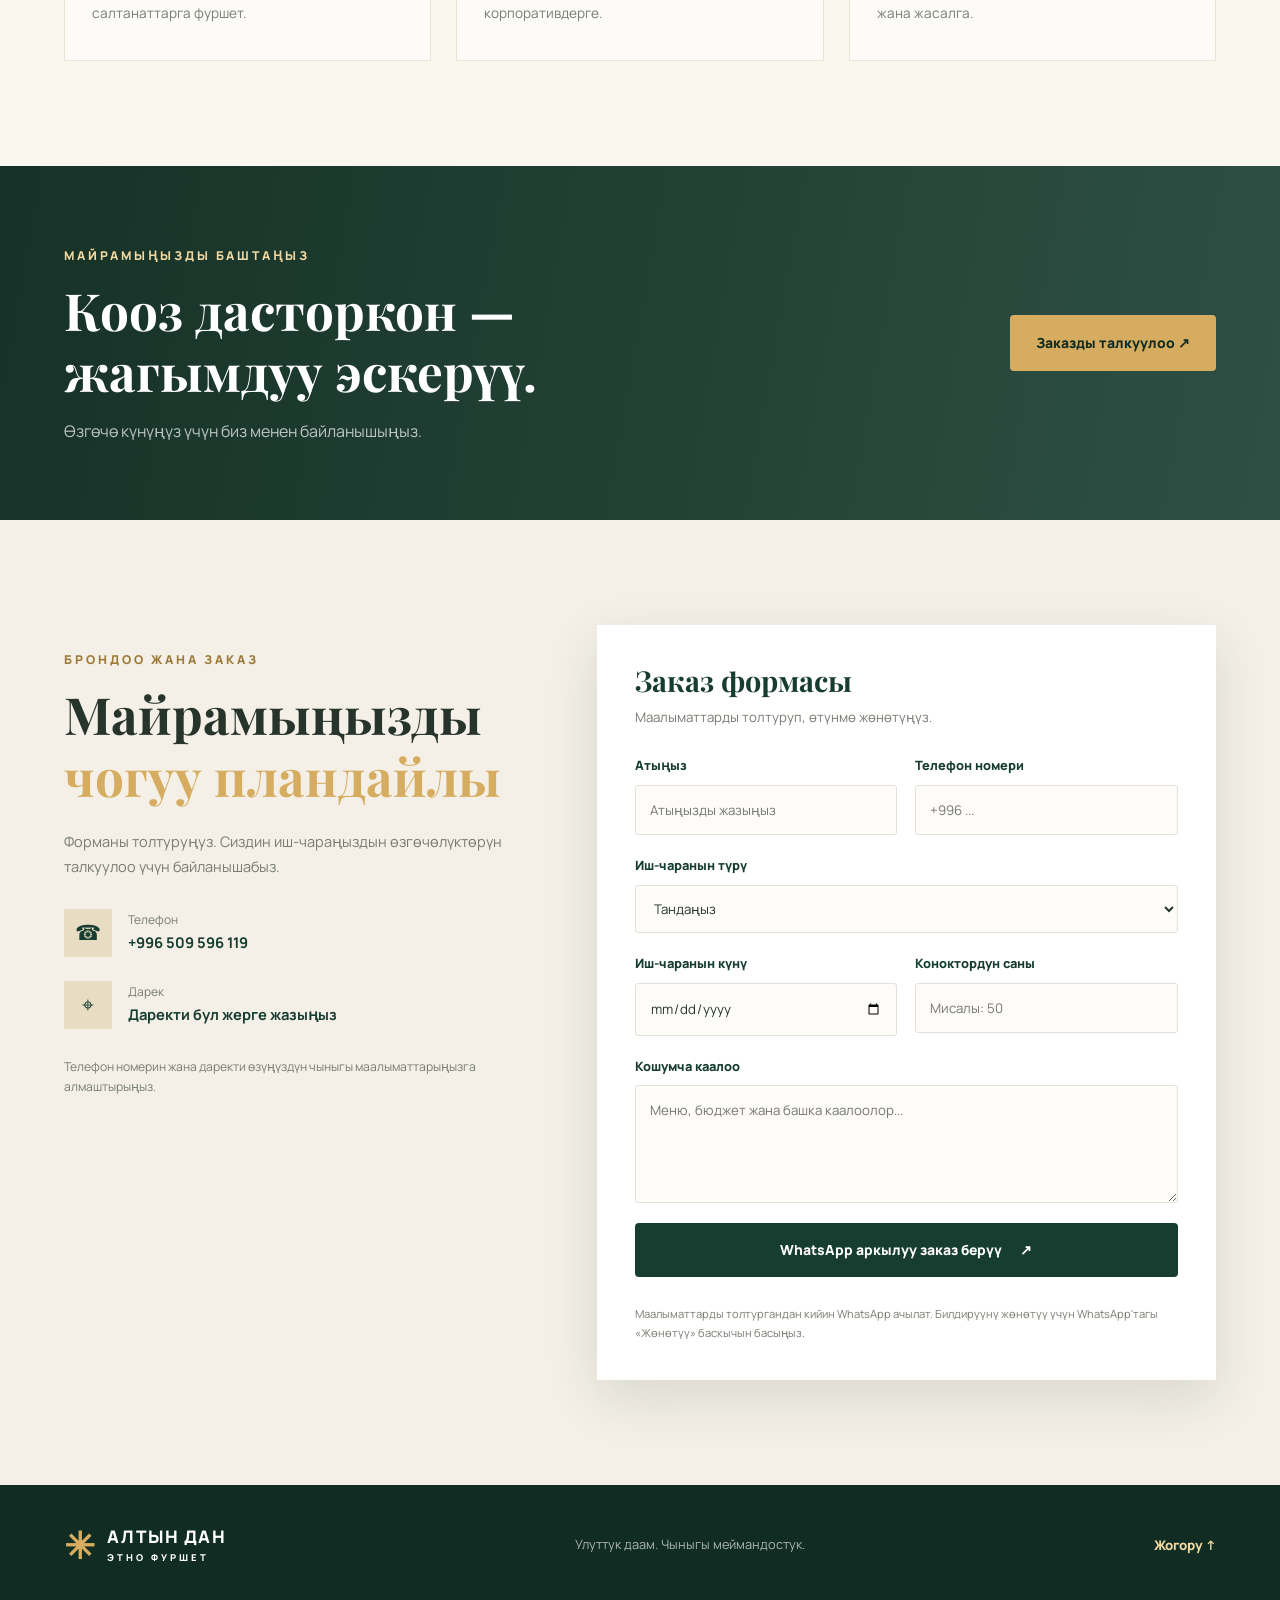
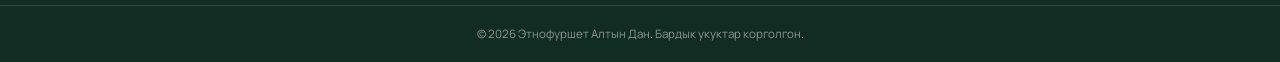
==== commit 8a3f53fb: "Update print statement from 'Hello' to 'Goodbye'" ====
--- a/index.html
+++ b/index.html
@@ -318,7 +318,7 @@
                         <span class="contact-icon">☎</span>
                         <div>
                             <small>Телефон</small>
-                            <strong>+996 551 144 351</strong>
+                            <strong>+996 509 596 119</strong>
                         </div>
                     </div>
 
@@ -418,3 +418,4 @@
 </body>
 </html>
 
+
--- a/style.css
+++ b/style.css
@@ -1221,3 +1221,5 @@
         }
     }
 }
+
+
